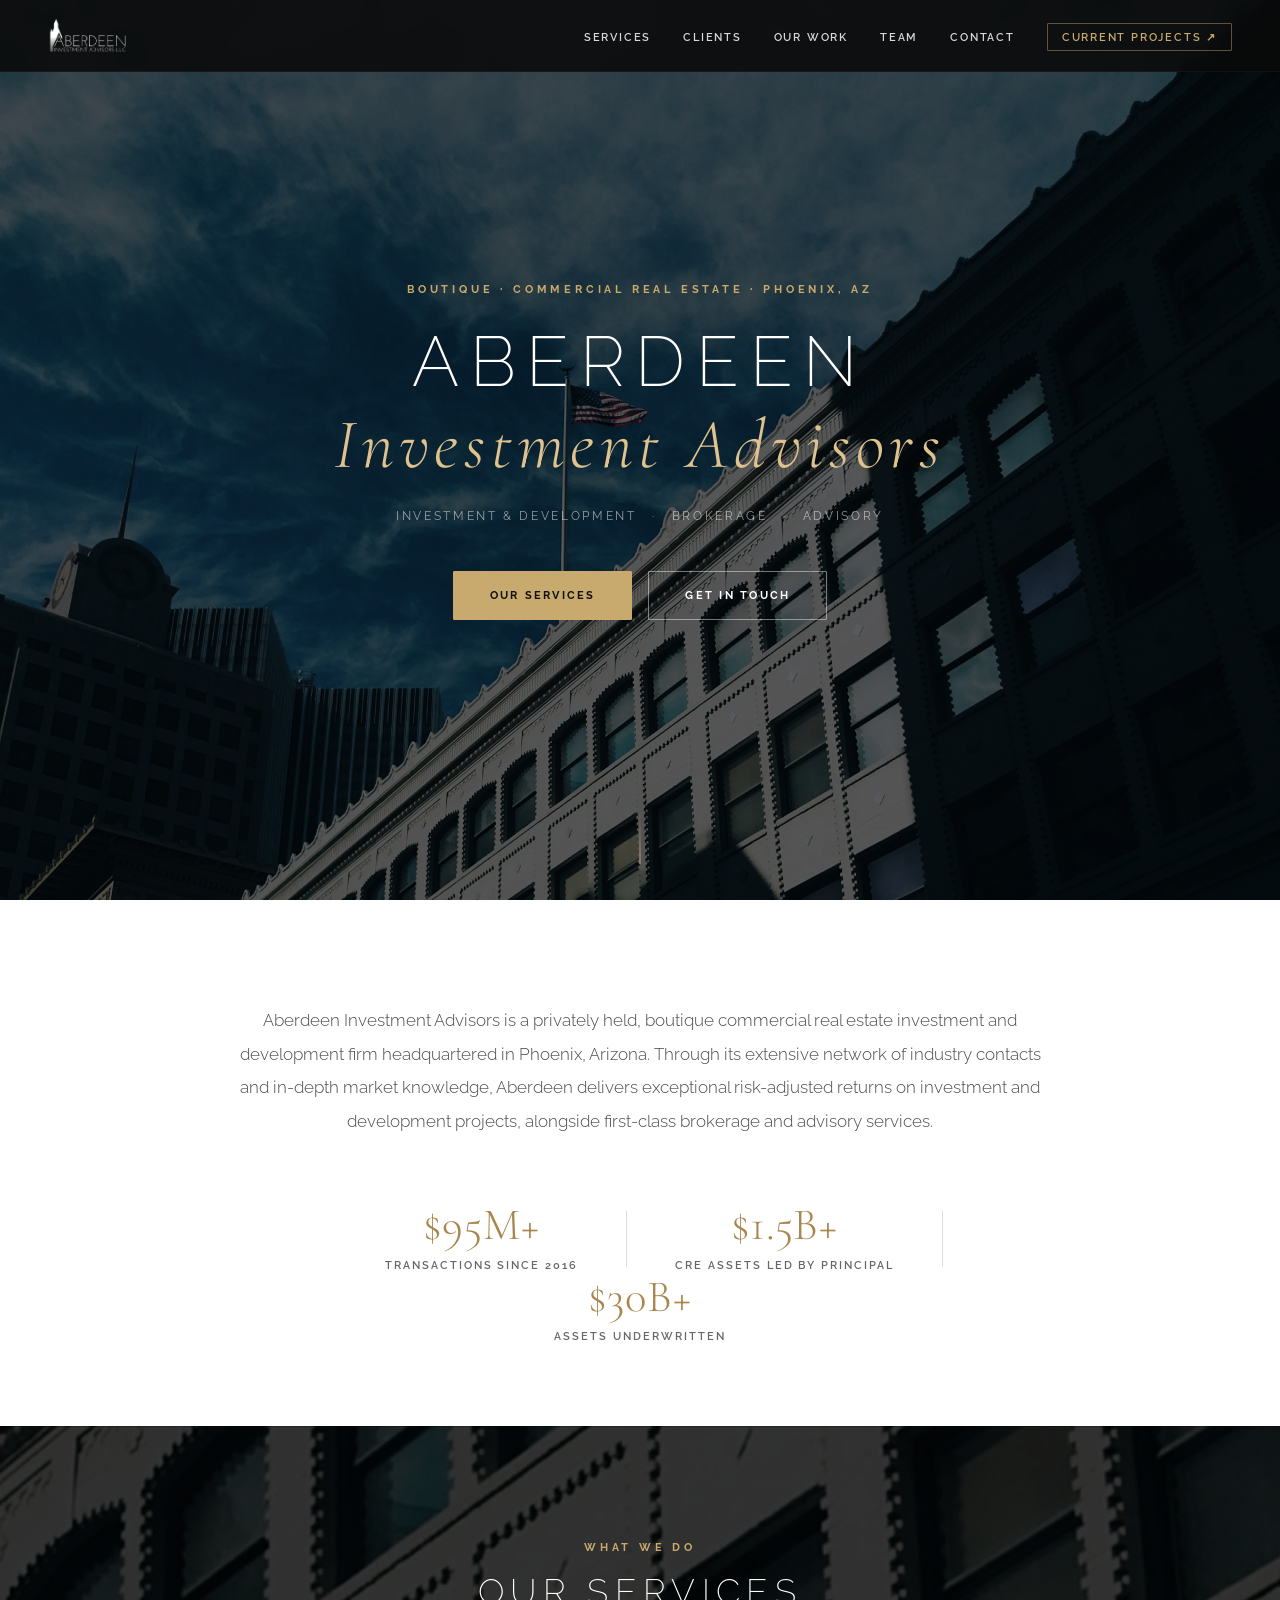
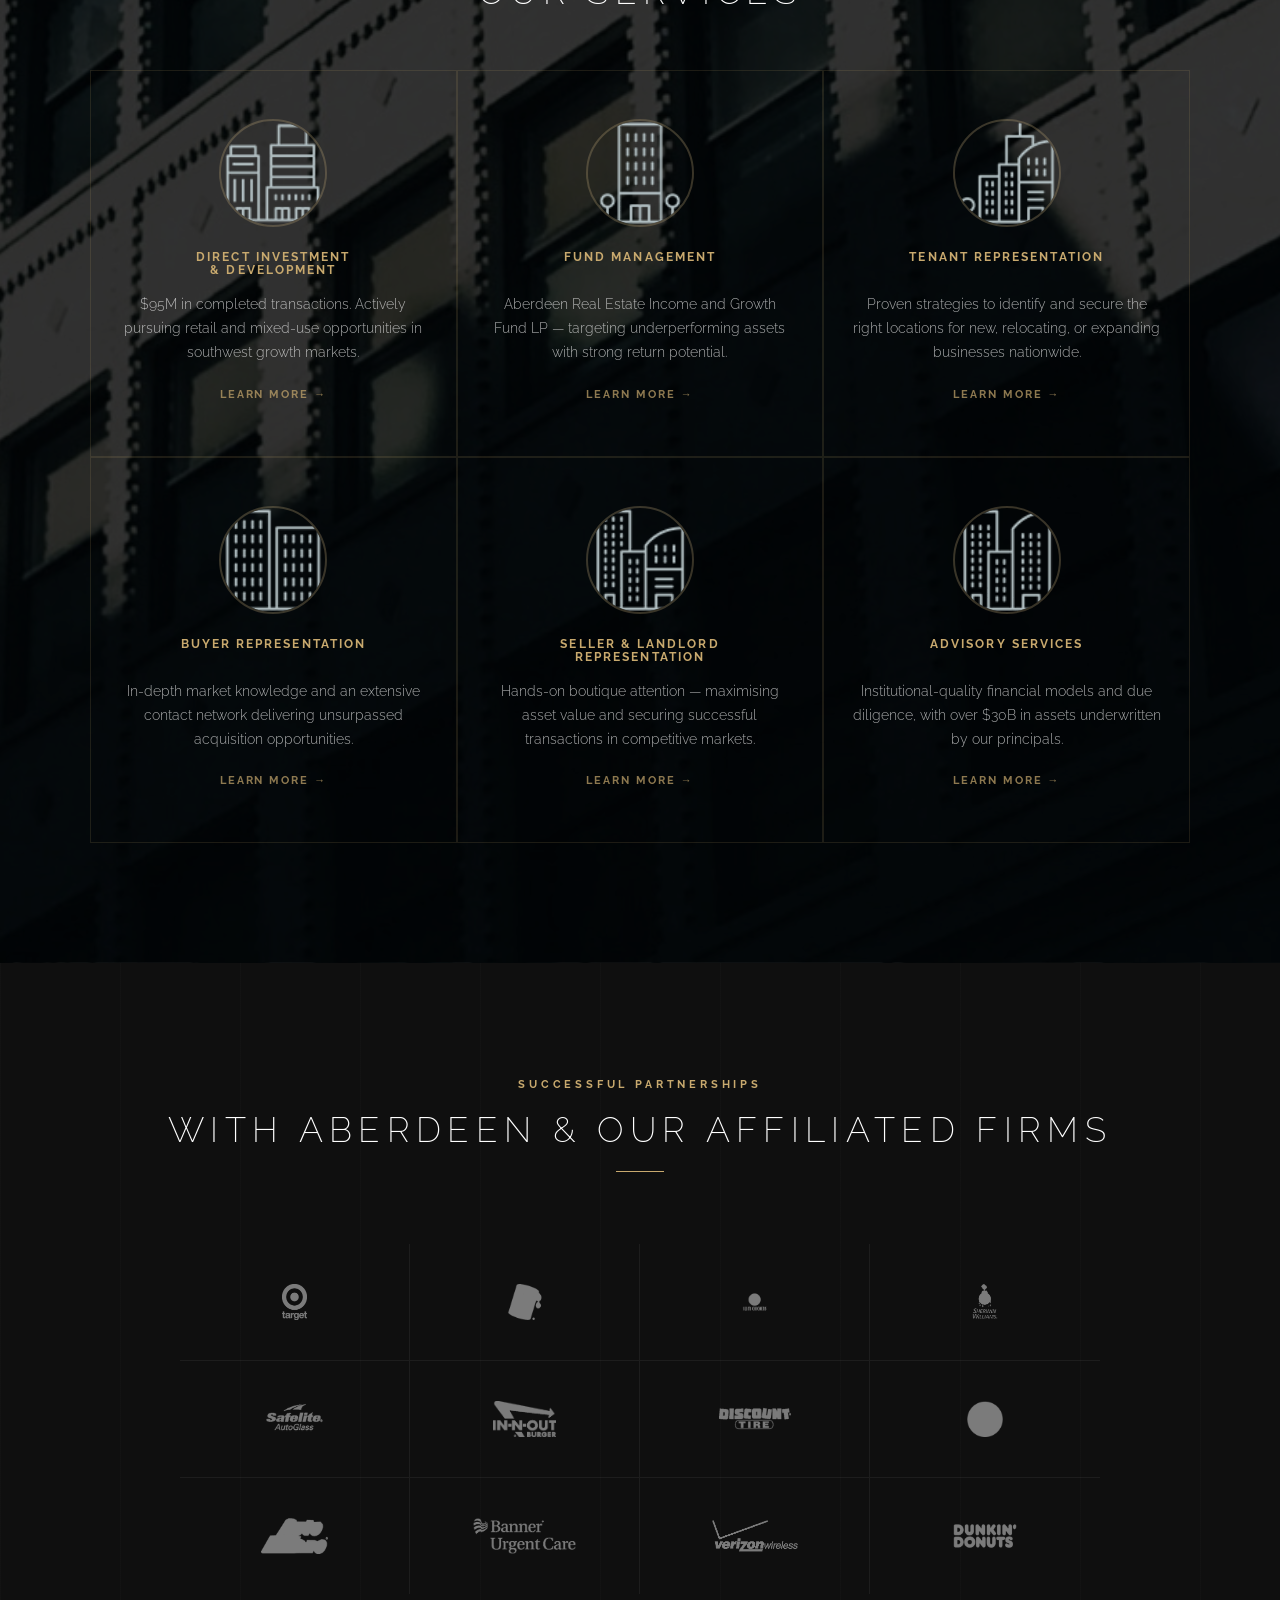
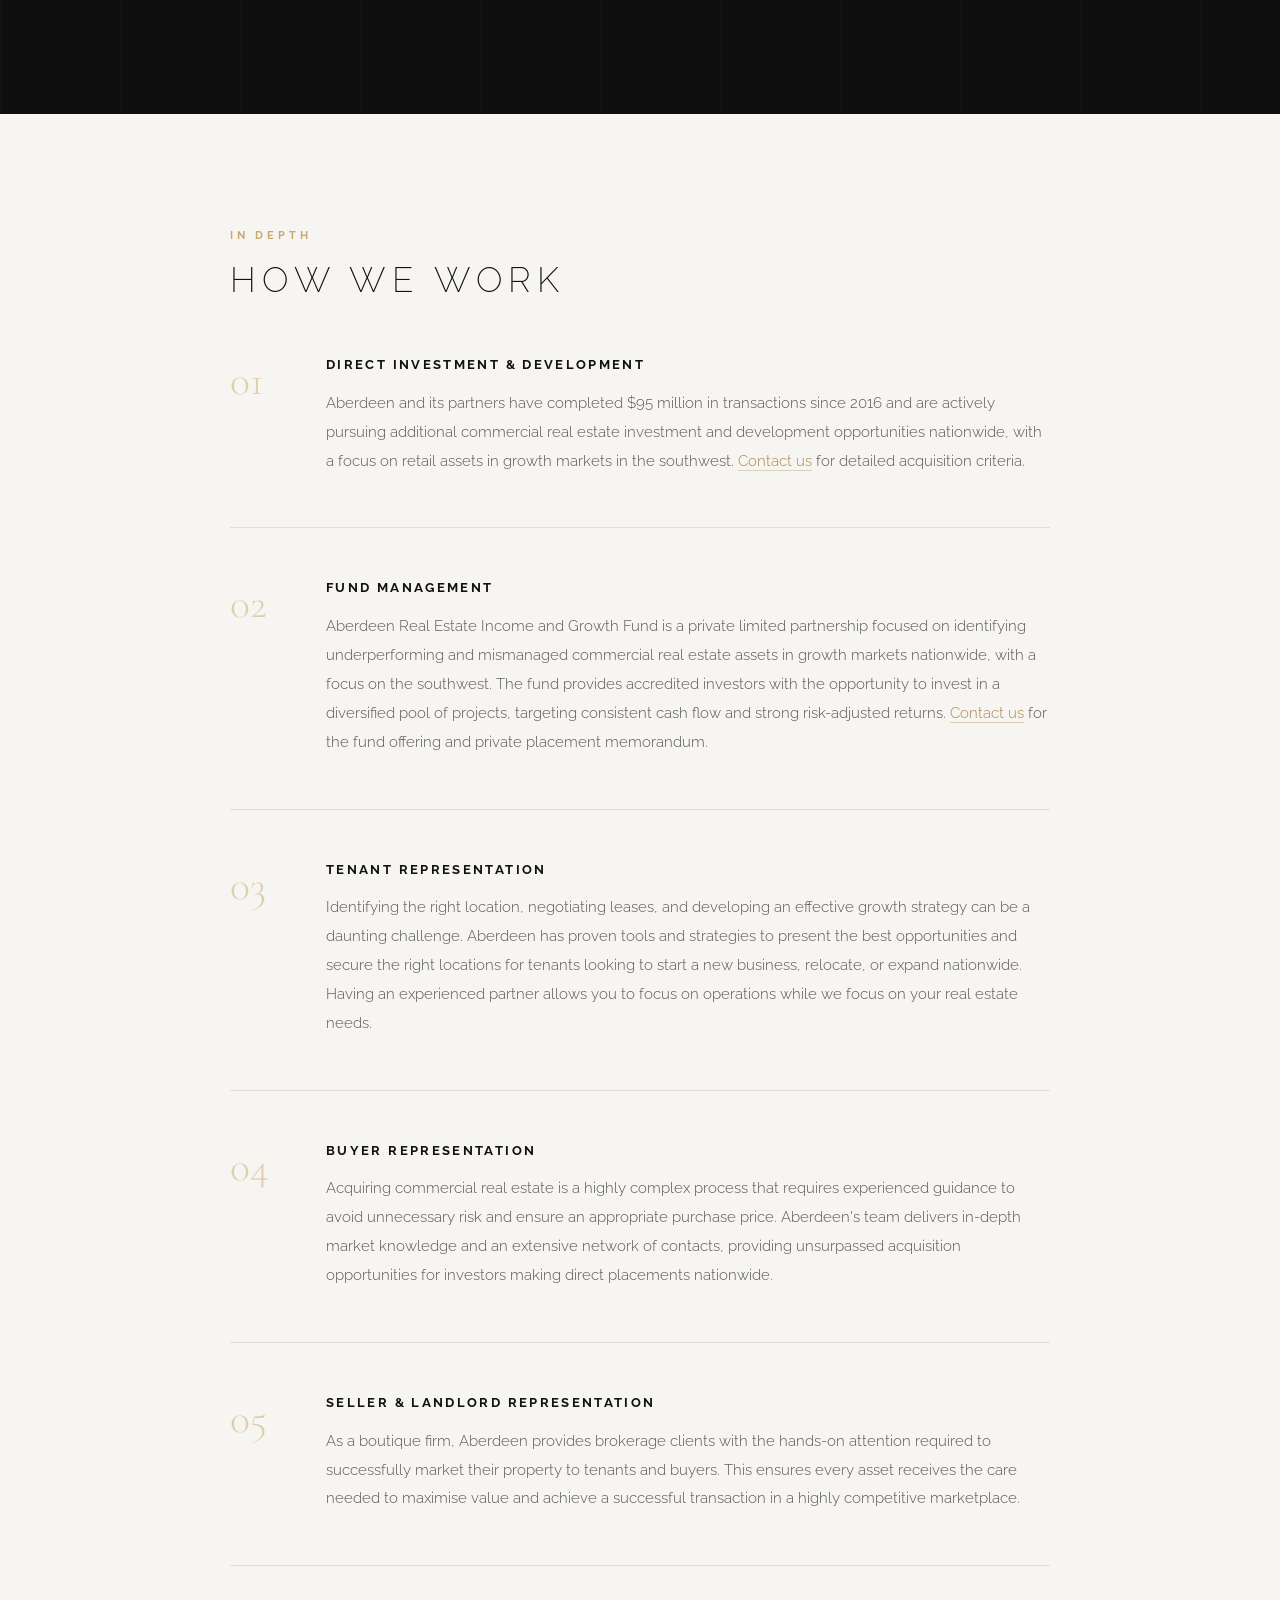
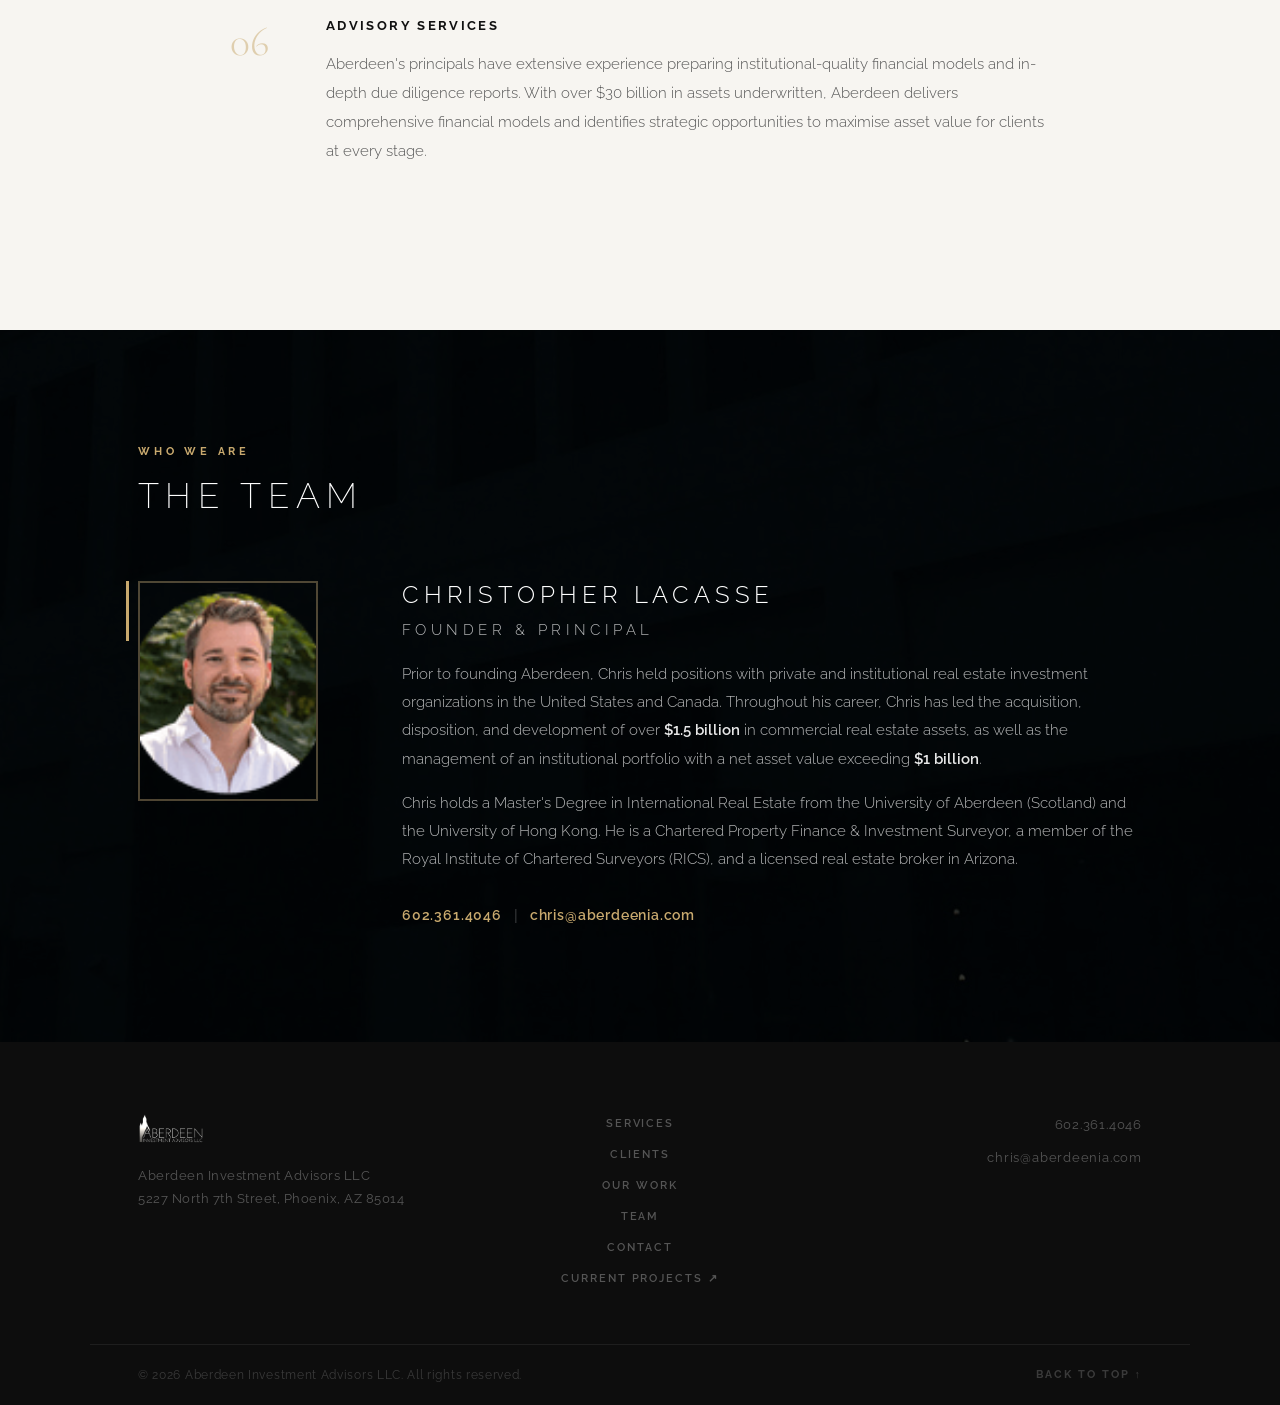
==== index.html @ bd327f4c "Fix logo contrast in nav/footer; redesign partner logo strip with dark grid layout" ====
<!DOCTYPE html>
<html lang="en">
<head>
  <meta charset="UTF-8" />
  <meta name="viewport" content="width=device-width, initial-scale=1.0" />
  <title>Aberdeen Investment Advisors LLC</title>
  <meta name="description" content="Aberdeen Investment Advisors is a privately held, boutique commercial real estate investment and development firm headquartered in Phoenix, Arizona." />

  <!-- Fonts -->
  <link rel="preconnect" href="https://fonts.googleapis.com" />
  <link rel="preconnect" href="https://fonts.gstatic.com" crossorigin />
  <link href="https://fonts.googleapis.com/css2?family=Raleway:wght@200;300;400;600;700&family=Cormorant+Garamond:ital,wght@0,300;0,400;1,300&display=swap" rel="stylesheet" />

  <link rel="icon" type="image/png" href="images/favicon.ico.png" />
  <link rel="stylesheet" href="styles.css" />
</head>
<body id="header">

  <!-- ============================================================ NAV -->
  <nav id="nav">
    <a class="logo" href="#header" aria-label="Aberdeen Investment Advisors – Home">
      <img src="images/AberdeeniaLogo.png.webp" alt="Aberdeen Investment Advisors" />
    </a>
    <button class="nav-toggle" aria-label="Toggle navigation" aria-expanded="false" onclick="toggleNav(this)">
      <span></span><span></span><span></span>
    </button>
    <ul id="nav-links">
      <li><a href="#services-overview">Services</a></li>
      <li><a href="#partners">Clients</a></li>
      <li><a href="#services-detail">Our Work</a></li>
      <li><a href="#who-we-are">Team</a></li>
      <li><a href="contact.html">Contact</a></li>
      <li><a class="nav-cta" href="https://sullivanhayes.com/properties/?propertyId=1366440-sale" target="_blank" rel="noopener">Current Projects ↗</a></li>
    </ul>
  </nav>

  <!-- ============================================================ HERO -->
  <section id="hero" aria-label="Hero">
    <div class="hero-bg" role="img" aria-label="Aerial view of commercial real estate"></div>
    <div class="hero-content">
      <p class="eyebrow">Boutique · Commercial Real Estate · Phoenix, AZ</p>
      <h1>Aberdeen<br><em>Investment Advisors</em></h1>
      <p class="hero-sub">Investment &amp; Development &ensp;·&ensp; Brokerage &ensp;·&ensp; Advisory</p>
      <div class="hero-actions">
        <a href="#services-overview" class="btn btn-gold">Our Services</a>
        <a href="contact.html" class="btn btn-outline">Get In Touch</a>
      </div>
    </div>
    <a href="#intro" class="scroll-hint" aria-label="Scroll down">
      <span class="scroll-line"></span>
    </a>
  </section>

  <!-- ============================================================ INTRO / STATS -->
  <section id="intro" class="reveal">
    <p class="intro-text">
      Aberdeen Investment Advisors is a privately held, boutique commercial real estate
      investment and development firm headquartered in Phoenix, Arizona. Through its
      extensive network of industry contacts and in-depth market knowledge, Aberdeen
      delivers exceptional risk-adjusted returns on investment and development projects,
      alongside first-class brokerage and advisory services.
    </p>
    <div class="stat-row">
      <div class="stat">
        <span class="stat-num">$95M+</span>
        <span class="stat-label">Transactions since 2016</span>
      </div>
      <div class="stat-divider"></div>
      <div class="stat">
        <span class="stat-num">$1.5B+</span>
        <span class="stat-label">CRE assets led by principal</span>
      </div>
      <div class="stat-divider"></div>
      <div class="stat">
        <span class="stat-num">$30B+</span>
        <span class="stat-label">Assets underwritten</span>
      </div>
    </div>
  </section>

  <!-- ============================================================ SERVICES OVERVIEW -->
  <section id="services-overview" aria-label="Our Services">
    <div class="bg-img" role="presentation"></div>
    <div class="inner">
      <p class="section-label">What We Do</p>
      <h2 class="section-heading">Our Services</h2>
      <div class="services-grid">

        <a href="#svc-investment" class="service-card reveal-card">
          <img class="card-img" src="images/Chris+Aberdeen+6.png" alt="" loading="lazy" />
          <h3>Direct Investment<br>&amp; Development</h3>
          <p>$95M in completed transactions. Actively pursuing retail and mixed-use opportunities in southwest growth markets.</p>
          <span class="card-link">Learn more →</span>
        </a>

        <a href="#svc-fund" class="service-card reveal-card">
          <img class="card-img" src="images/Chris+Aberdeen+1.png" alt="" loading="lazy" />
          <h3>Fund Management</h3>
          <p>Aberdeen Real Estate Income and Growth Fund LP — targeting underperforming assets with strong return potential.</p>
          <span class="card-link">Learn more →</span>
        </a>

        <a href="#svc-tenant" class="service-card reveal-card">
          <img class="card-img" src="images/Chris+Aberdeen+2.png" alt="" loading="lazy" />
          <h3>Tenant Representation</h3>
          <p>Proven strategies to identify and secure the right locations for new, relocating, or expanding businesses nationwide.</p>
          <span class="card-link">Learn more →</span>
        </a>

        <a href="#svc-buyer" class="service-card reveal-card">
          <img class="card-img" src="images/Chris+Aberdeen+4.png" alt="" loading="lazy" />
          <h3>Buyer Representation</h3>
          <p>In-depth market knowledge and an extensive contact network delivering unsurpassed acquisition opportunities.</p>
          <span class="card-link">Learn more →</span>
        </a>

        <a href="#svc-seller" class="service-card reveal-card">
          <img class="card-img" src="images/Chris+Aberdeen+5.png.webp" alt="" loading="lazy" />
          <h3>Seller &amp; Landlord<br>Representation</h3>
          <p>Hands-on boutique attention — maximising asset value and securing successful transactions in competitive markets.</p>
          <span class="card-link">Learn more →</span>
        </a>

        <a href="#svc-advisory" class="service-card reveal-card">
          <img class="card-img" src="images/Chris+Aberdeen+3.png.webp" alt="" loading="lazy" />
          <h3>Advisory Services</h3>
          <p>Institutional-quality financial models and due diligence, with over $30B in assets underwritten by our principals.</p>
          <span class="card-link">Learn more →</span>
        </a>

      </div>
    </div>
  </section>

  <!-- ============================================================ PARTNERS -->
  <section id="partners" aria-label="Client Brands" class="reveal">
    <p class="section-label">Successful Partnerships</p>
    <h2 class="section-heading">With Aberdeen &amp; Our Affiliated Firms</h2>
    <div class="logo-grid">
      <div class="logo-cell"><img src="images/TARGET.png.webp"          alt="Target" loading="lazy" /></div>
      <div class="logo-cell"><img src="images/take5ooil.png.webp"        alt="Take 5 Oil Change" loading="lazy" /></div>
      <div class="logo-cell"><img src="images/slimchickens.png.webp"     alt="Slim Chickens" loading="lazy" /></div>
      <div class="logo-cell"><img src="images/sherwin.png.webp"          alt="Sherwin-Williams" loading="lazy" /></div>
      <div class="logo-cell"><img src="images/safelight.png.webp"        alt="Safelite AutoGlass" loading="lazy" /></div>
      <div class="logo-cell"><img src="images/innout.png.webp"           alt="In-N-Out Burger" loading="lazy" /></div>
      <div class="logo-cell"><img src="images/discounttire.png.webp"     alt="Discount Tire" loading="lazy" /></div>
      <div class="logo-cell"><img src="images/blackrockcoffee.png"       alt="Black Rock Coffee Bar" loading="lazy" /></div>
      <div class="logo-cell"><img src="images/autozone.png.webp"         alt="AutoZone" loading="lazy" /></div>
      <div class="logo-cell"><img src="images/bannerurgentcare.png.webp" alt="Banner Urgent Care" loading="lazy" /></div>
      <div class="logo-cell"><img src="images/verizon.png"               alt="Verizon" loading="lazy" /></div>
      <div class="logo-cell"><img src="images/dunkindonuts.png.webp"     alt="Dunkin'" loading="lazy" /></div>
    </div>
  </section>

  <!-- ============================================================ SERVICES DETAIL -->
  <section id="services-detail" aria-label="Services in depth">
    <div class="services-detail-inner">
      <p class="section-label">In Depth</p>
      <h2 class="section-heading dark">How We Work</h2>

      <div id="svc-investment" class="svc-item reveal">
        <div class="svc-num" aria-hidden="true">01</div>
        <div class="svc-body">
          <h3>Direct Investment &amp; Development</h3>
          <p>Aberdeen and its partners have completed $95 million in transactions since
          2016 and are actively pursuing additional commercial real estate investment and
          development opportunities nationwide, with a focus on retail assets in growth
          markets in the southwest. <a href="contact.html">Contact us</a> for detailed
          acquisition criteria.</p>
        </div>
      </div>

      <div id="svc-fund" class="svc-item reveal">
        <div class="svc-num" aria-hidden="true">02</div>
        <div class="svc-body">
          <h3>Fund Management</h3>
          <p>Aberdeen Real Estate Income and Growth Fund is a private limited partnership
          focused on identifying underperforming and mismanaged commercial real estate
          assets in growth markets nationwide, with a focus on the southwest. The fund
          provides accredited investors with the opportunity to invest in a diversified
          pool of projects, targeting consistent cash flow and strong risk-adjusted
          returns. <a href="contact.html">Contact us</a> for the fund offering and private
          placement memorandum.</p>
        </div>
      </div>

      <div id="svc-tenant" class="svc-item reveal">
        <div class="svc-num" aria-hidden="true">03</div>
        <div class="svc-body">
          <h3>Tenant Representation</h3>
          <p>Identifying the right location, negotiating leases, and developing an
          effective growth strategy can be a daunting challenge. Aberdeen has proven
          tools and strategies to present the best opportunities and secure the right
          locations for tenants looking to start a new business, relocate, or expand
          nationwide. Having an experienced partner allows you to focus on operations
          while we focus on your real estate needs.</p>
        </div>
      </div>

      <div id="svc-buyer" class="svc-item reveal">
        <div class="svc-num" aria-hidden="true">04</div>
        <div class="svc-body">
          <h3>Buyer Representation</h3>
          <p>Acquiring commercial real estate is a highly complex process that requires
          experienced guidance to avoid unnecessary risk and ensure an appropriate
          purchase price. Aberdeen's team delivers in-depth market knowledge and an
          extensive network of contacts, providing unsurpassed acquisition opportunities
          for investors making direct placements nationwide.</p>
        </div>
      </div>

      <div id="svc-seller" class="svc-item reveal">
        <div class="svc-num" aria-hidden="true">05</div>
        <div class="svc-body">
          <h3>Seller &amp; Landlord Representation</h3>
          <p>As a boutique firm, Aberdeen provides brokerage clients with the hands-on
          attention required to successfully market their property to tenants and buyers.
          This ensures every asset receives the care needed to maximise value and achieve
          a successful transaction in a highly competitive marketplace.</p>
        </div>
      </div>

      <div id="svc-advisory" class="svc-item reveal">
        <div class="svc-num" aria-hidden="true">06</div>
        <div class="svc-body">
          <h3>Advisory Services</h3>
          <p>Aberdeen's principals have extensive experience preparing
          institutional-quality financial models and in-depth due diligence reports.
          With over $30 billion in assets underwritten, Aberdeen delivers comprehensive
          financial models and identifies strategic opportunities to maximise asset value
          for clients at every stage.</p>
        </div>
      </div>

    </div>
  </section>

  <!-- ============================================================ WHO WE ARE -->
  <section id="who-we-are" aria-label="Who We Are">
    <div class="bg-img" role="presentation"></div>
    <div class="inner">
      <p class="section-label">Who We Are</p>
      <h2 class="section-heading">The Team</h2>
      <div class="bio-wrapper reveal">
        <div class="bio-photo-wrap">
          <img class="bio-photo" src="images/Lacasse_Chris_sm.png.webp"
               alt="Christopher LaCasse, Founder of Aberdeen Investment Advisors" loading="lazy" />
        </div>
        <div class="bio-text">
          <h3 class="bio-name">Christopher LaCasse</h3>
          <p class="bio-title">Founder &amp; Principal</p>
          <p>Prior to founding Aberdeen, Chris held positions with private and
          institutional real estate investment organizations in the United States and
          Canada. Throughout his career, Chris has led the acquisition, disposition, and
          development of over <strong>$1.5 billion</strong> in commercial real estate
          assets, as well as the management of an institutional portfolio with a net
          asset value exceeding <strong>$1 billion</strong>.</p>
          <p>Chris holds a Master's Degree in International Real Estate from the
          University of Aberdeen (Scotland) and the University of Hong Kong. He is a
          Chartered Property Finance &amp; Investment Surveyor, a member of the Royal
          Institute of Chartered Surveyors (RICS), and a licensed real estate broker
          in Arizona.</p>
          <div class="bio-contact">
            <a href="tel:6023614046">602.361.4046</a>
            <span class="bio-sep">|</span>
            <a href="mailto:chris@aberdeenia.com">chris@aberdeenia.com</a>
          </div>
        </div>
      </div>
    </div>
  </section>

  <!-- ============================================================ FOOTER -->
  <footer id="footer">
    <div class="footer-inner">
      <div class="footer-brand">
        <img src="images/AberdeeniaLogo.png.webp" alt="Aberdeen Investment Advisors" />
        <address>
          Aberdeen Investment Advisors LLC<br />
          5227 North 7th Street, Phoenix, AZ 85014
        </address>
      </div>
      <nav class="footer-nav" aria-label="Footer navigation">
        <a href="#services-overview">Services</a>
        <a href="#partners">Clients</a>
        <a href="#services-detail">Our Work</a>
        <a href="#who-we-are">Team</a>
        <a href="contact.html">Contact</a>
        <a href="https://sullivanhayes.com/properties/?propertyId=1366440-sale" target="_blank" rel="noopener">Current Projects ↗</a>
      </nav>
      <div class="footer-contact">
        <a href="tel:6023614046">602.361.4046</a>
        <a href="mailto:chris@aberdeenia.com">chris@aberdeenia.com</a>
      </div>
    </div>
    <div class="footer-bottom">
      <p>&copy; 2026 Aberdeen Investment Advisors LLC. All rights reserved.</p>
      <a href="#header" class="back-top">Back to top ↑</a>
    </div>
  </footer>

  <!-- ============================================================ JS -->
  <script>
    // Mobile nav toggle with animated hamburger
    function toggleNav(btn) {
      const links = document.getElementById('nav-links');
      const open  = links.classList.toggle('open');
      btn.classList.toggle('is-open', open);
      btn.setAttribute('aria-expanded', String(open));
    }
    document.querySelectorAll('#nav-links a').forEach(function(link) {
      link.addEventListener('click', function() {
        document.getElementById('nav-links').classList.remove('open');
        const btn = document.querySelector('.nav-toggle');
        btn.classList.remove('is-open');
        btn.setAttribute('aria-expanded', 'false');
      });
    });

    // Nav shrink on scroll
    window.addEventListener('scroll', function() {
      document.getElementById('nav').classList.toggle('scrolled', window.scrollY > 60);
    }, { passive: true });

    // Scroll-reveal
    const revealEls = document.querySelectorAll('.reveal, .reveal-card');
    if ('IntersectionObserver' in window) {
      const io = new IntersectionObserver(function(entries) {
        entries.forEach(function(e) {
          if (e.isIntersecting) { e.target.classList.add('visible'); io.unobserve(e.target); }
        });
      }, { threshold: 0.1 });
      revealEls.forEach(function(el) { io.observe(el); });
    } else {
      revealEls.forEach(function(el) { el.classList.add('visible'); });
    }
  </script>

</body>
</html>
---- styles.css ----
/* ============================================================
   Aberdeen Investment Advisors — Stylesheet
   ============================================================ */

/* ---------- Tokens ---------- */
:root {
  --gold:        #c8a96e;
  --gold-light:  #dfc28e;
  --gold-dark:   #a8864e;
  --ink:         #111111;
  --ink-soft:    #2b2b2b;
  --muted:       #666666;
  --light:       #f7f5f1;
  --white:       #ffffff;
  --nav-h:       72px;
  --max-w:       1100px;
  --ease:        cubic-bezier(0.25, 0.46, 0.45, 0.94);
}

/* ---------- Reset ---------- */
*, *::before, *::after { box-sizing: border-box; margin: 0; padding: 0; }
html { scroll-behavior: smooth; font-size: 16px; }
body {
  font-family: 'Raleway', 'Helvetica Neue', Arial, sans-serif;
  color: var(--ink-soft);
  background: var(--white);
  line-height: 1.75;
  -webkit-font-smoothing: antialiased;
}
img { max-width: 100%; display: block; }
a   { color: inherit; text-decoration: none; }
strong { font-weight: 600; }

/* Offset anchor targets so fixed nav doesn't cover them */
[id] { scroll-margin-top: var(--nav-h); }

/* ---------- Typography scale ---------- */
h1, h2, h3, h4 {
  font-family: 'Raleway', sans-serif;
  font-weight: 300;
  letter-spacing: 0.1em;
  text-transform: uppercase;
  line-height: 1.2;
}

.section-label {
  display: block;
  font-size: 0.68rem;
  font-weight: 700;
  letter-spacing: 0.35em;
  text-transform: uppercase;
  color: var(--gold);
  margin-bottom: 14px;
}

.section-heading {
  font-size: clamp(1.5rem, 3vw, 2.2rem);
  font-weight: 200;
  letter-spacing: 0.18em;
  color: var(--white);
  margin-bottom: 56px;
}
.section-heading.dark { color: var(--ink); }

/* ---------- Scroll-reveal ---------- */
.reveal {
  opacity: 0;
  transform: translateY(28px);
  transition: opacity 0.7s var(--ease), transform 0.7s var(--ease);
}
.reveal.visible {
  opacity: 1;
  transform: none;
}
.reveal-card {
  opacity: 0;
  transform: translateY(20px);
  transition: opacity 0.6s var(--ease), transform 0.6s var(--ease);
}
.reveal-card:nth-child(2) { transition-delay: 0.08s; }
.reveal-card:nth-child(3) { transition-delay: 0.16s; }
.reveal-card:nth-child(4) { transition-delay: 0.24s; }
.reveal-card:nth-child(5) { transition-delay: 0.32s; }
.reveal-card:nth-child(6) { transition-delay: 0.40s; }
.reveal-card.visible {
  opacity: 1;
  transform: none;
}

/* ============================================================
   NAV
   ============================================================ */
#nav {
  position: fixed;
  top: 0; left: 0; right: 0;
  z-index: 1000;
  height: var(--nav-h);
  display: flex;
  align-items: center;
  justify-content: space-between;
  padding: 0 48px;
  background: rgba(10, 10, 10, 0.88);
  backdrop-filter: blur(10px);
  -webkit-backdrop-filter: blur(10px);
  border-bottom: 1px solid rgba(255,255,255,0.04);
  transition: background 0.4s var(--ease), box-shadow 0.4s;
}
#nav.scrolled {
  background: rgba(10, 10, 10, 0.97);
  box-shadow: 0 2px 24px rgba(0,0,0,0.45);
}

#nav .logo img {
  height: 36px;
  width: auto;
  /* Logo is dark-on-transparent — invert to white for dark nav */
  filter: invert(1) brightness(1.8);
  transition: opacity 0.2s, filter 0.2s;
}
#nav .logo:hover img { opacity: 0.8; }

#nav ul {
  list-style: none;
  display: flex;
  align-items: center;
  gap: 32px;
}

#nav ul li a {
  color: #d8d8d8;
  font-size: 0.7rem;
  font-weight: 600;
  letter-spacing: 0.16em;
  text-transform: uppercase;
  transition: color 0.2s;
}
#nav ul li a:hover { color: var(--gold); }

.nav-cta {
  color: var(--gold) !important;
  border: 1px solid rgba(200,169,110,0.45);
  padding: 6px 14px !important;
  border-radius: 1px;
  transition: background 0.2s, color 0.2s !important;
}
.nav-cta:hover {
  background: var(--gold) !important;
  color: var(--ink) !important;
}

/* Hamburger */
.nav-toggle {
  display: none;
  flex-direction: column;
  justify-content: center;
  gap: 5px;
  background: none;
  border: none;
  cursor: pointer;
  padding: 6px;
  width: 36px; height: 36px;
}
.nav-toggle span {
  display: block;
  height: 1.5px;
  background: #d8d8d8;
  transition: transform 0.3s var(--ease), opacity 0.3s;
  transform-origin: center;
}
/* Animated X */
.nav-toggle.is-open span:nth-child(1) { transform: translateY(6.5px) rotate(45deg); }
.nav-toggle.is-open span:nth-child(2) { opacity: 0; transform: scaleX(0); }
.nav-toggle.is-open span:nth-child(3) { transform: translateY(-6.5px) rotate(-45deg); }

/* ============================================================
   HERO
   ============================================================ */
#hero {
  position: relative;
  height: 100vh;
  min-height: 600px;
  display: flex;
  align-items: center;
  justify-content: center;
  text-align: center;
  overflow: hidden;
}

.hero-bg {
  position: absolute;
  inset: 0;
  background-image: url('images/digs.jpg.jpeg');
  background-size: cover;
  background-position: center 40%;
  filter: brightness(0.38);
  transform: scale(1.04);
  transition: transform 8s ease-out;
}
/* Subtle Ken Burns on load */
#hero:hover .hero-bg { transform: scale(1.07); }

.hero-content {
  position: relative;
  z-index: 1;
  color: var(--white);
  padding: 0 24px;
  animation: heroFade 1.2s var(--ease) both;
}

@keyframes heroFade {
  from { opacity: 0; transform: translateY(18px); }
  to   { opacity: 1; transform: none; }
}

.eyebrow {
  font-size: 0.68rem;
  font-weight: 700;
  letter-spacing: 0.35em;
  text-transform: uppercase;
  color: var(--gold);
  margin-bottom: 22px;
}

#hero h1 {
  font-size: clamp(2.4rem, 6vw, 4.4rem);
  font-weight: 200;
  letter-spacing: 0.15em;
  line-height: 1.15;
  text-transform: uppercase;
}

#hero h1 em {
  font-family: 'Cormorant Garamond', Georgia, serif;
  font-style: italic;
  font-weight: 300;
  letter-spacing: 0.08em;
  text-transform: none;
  color: var(--gold-light);
}

.hero-sub {
  margin-top: 20px;
  font-size: 0.75rem;
  font-weight: 400;
  letter-spacing: 0.22em;
  text-transform: uppercase;
  color: rgba(255,255,255,0.55);
}

.hero-actions {
  display: flex;
  gap: 16px;
  justify-content: center;
  margin-top: 44px;
  flex-wrap: wrap;
}

/* Buttons */
.btn {
  display: inline-block;
  padding: 14px 36px;
  font-size: 0.7rem;
  font-weight: 700;
  letter-spacing: 0.2em;
  text-transform: uppercase;
  transition: background 0.25s, color 0.25s, border-color 0.25s;
  border-radius: 1px;
}
.btn-gold {
  background: var(--gold);
  color: var(--ink);
  border: 1px solid var(--gold);
}
.btn-gold:hover {
  background: var(--gold-light);
  border-color: var(--gold-light);
}
.btn-outline {
  background: transparent;
  color: var(--white);
  border: 1px solid rgba(255,255,255,0.45);
}
.btn-outline:hover {
  background: rgba(255,255,255,0.1);
  border-color: rgba(255,255,255,0.7);
}

/* Scroll hint line */
.scroll-hint {
  position: absolute;
  bottom: 36px;
  left: 50%;
  transform: translateX(-50%);
  z-index: 2;
  display: flex;
  flex-direction: column;
  align-items: center;
}
.scroll-line {
  display: block;
  width: 1px;
  height: 52px;
  background: linear-gradient(to bottom, transparent, var(--gold));
  animation: scrollPulse 2s ease-in-out infinite;
}
@keyframes scrollPulse {
  0%   { opacity: 0; transform: scaleY(0); transform-origin: top; }
  50%  { opacity: 1; transform: scaleY(1); transform-origin: top; }
  100% { opacity: 0; transform: scaleY(1); transform-origin: bottom; }
}

/* ============================================================
   INTRO / STATS
   ============================================================ */
#intro {
  padding: 104px 24px 80px;
  max-width: 860px;
  margin: 0 auto;
  text-align: center;
}

.intro-text {
  font-size: 1.08rem;
  font-weight: 300;
  color: #4a4a4a;
  line-height: 1.95;
  margin-bottom: 64px;
}

.stat-row {
  display: flex;
  align-items: center;
  justify-content: center;
  gap: 0;
  flex-wrap: wrap;
}

.stat {
  display: flex;
  flex-direction: column;
  align-items: center;
  padding: 0 48px;
}

.stat-num {
  font-family: 'Cormorant Garamond', Georgia, serif;
  font-size: 2.8rem;
  font-weight: 300;
  color: var(--gold-dark);
  line-height: 1;
  letter-spacing: 0.02em;
}

.stat-label {
  margin-top: 8px;
  font-size: 0.68rem;
  font-weight: 600;
  letter-spacing: 0.18em;
  text-transform: uppercase;
  color: var(--muted);
}

.stat-divider {
  width: 1px;
  height: 56px;
  background: #ddd;
  flex-shrink: 0;
}

/* ============================================================
   SERVICES OVERVIEW
   ============================================================ */
#services-overview {
  position: relative;
  overflow: hidden;
}

#services-overview .bg-img {
  position: absolute;
  inset: 0;
  background-image: url('images/BG2.jpg.webp');
  background-size: cover;
  background-position: center;
  filter: brightness(0.22);
}

#services-overview .inner {
  position: relative;
  z-index: 1;
  padding: 112px 24px 120px;
  text-align: center;
}

.services-grid {
  display: grid;
  grid-template-columns: repeat(3, 1fr);
  gap: 0;
  max-width: var(--max-w);
  margin: 0 auto;
}

.service-card {
  display: flex;
  flex-direction: column;
  align-items: center;
  padding: 48px 28px 52px;
  color: var(--white);
  border: 1px solid rgba(200,169,110,0.14);
  transition: background 0.3s, border-color 0.3s;
  cursor: pointer;
}
.service-card:hover {
  background: rgba(200,169,110,0.07);
  border-color: rgba(200,169,110,0.35);
}

.card-img {
  width: 108px; height: 108px;
  border-radius: 50%;
  object-fit: cover;
  object-position: top;
  margin-bottom: 24px;
  filter: grayscale(20%) brightness(0.95);
  border: 2px solid rgba(200,169,110,0.3);
  transition: border-color 0.3s, filter 0.3s;
}
.service-card:hover .card-img {
  border-color: var(--gold);
  filter: grayscale(0%) brightness(1.05);
}

.service-card h3 {
  font-size: 0.72rem;
  font-weight: 700;
  letter-spacing: 0.18em;
  color: var(--gold);
  margin-bottom: 14px;
  text-align: center;
  min-height: 2.4em;
}

.service-card p {
  font-size: 0.86rem;
  font-weight: 300;
  color: rgba(255,255,255,0.65);
  text-align: center;
  line-height: 1.75;
  flex: 1;
}

.card-link {
  display: inline-block;
  margin-top: 20px;
  font-size: 0.68rem;
  font-weight: 700;
  letter-spacing: 0.18em;
  text-transform: uppercase;
  color: var(--gold);
  opacity: 0.7;
  transition: opacity 0.2s, letter-spacing 0.2s;
}
.service-card:hover .card-link {
  opacity: 1;
  letter-spacing: 0.24em;
}

/* ============================================================
   PARTNERS
   ============================================================ */
#partners {
  padding: 112px 24px 120px;
  background: #0f0f0f;
  text-align: center;
  overflow: hidden;
  position: relative;
}

/* Subtle background texture lines */
#partners::before {
  content: '';
  position: absolute;
  inset: 0;
  background-image:
    repeating-linear-gradient(
      90deg,
      rgba(255,255,255,0.015) 0px,
      rgba(255,255,255,0.015) 1px,
      transparent 1px,
      transparent 120px
    );
  pointer-events: none;
}

#partners .section-label {
  color: var(--gold);
  position: relative;
}

#partners .section-heading {
  color: var(--white);
  margin-bottom: 72px;
}

/* Gold rule beneath heading */
#partners .section-heading::after {
  content: '';
  display: block;
  width: 48px;
  height: 1px;
  background: var(--gold);
  margin: 20px auto 0;
}

.logo-grid {
  display: grid;
  grid-template-columns: repeat(4, 1fr);
  max-width: 920px;
  margin: 0 auto;
  position: relative;
}

.logo-cell {
  display: flex;
  align-items: center;
  justify-content: center;
  padding: 40px 32px;
  border-right: 1px solid rgba(255,255,255,0.06);
  border-bottom: 1px solid rgba(255,255,255,0.06);
  transition: background 0.3s;
  position: relative;
  overflow: hidden;
}

/* Remove right border on last column, bottom border on last row */
.logo-cell:nth-child(4n)   { border-right: none; }
.logo-cell:nth-child(n+9)  { border-bottom: none; }

.logo-cell::before {
  content: '';
  position: absolute;
  inset: 0;
  background: var(--gold);
  opacity: 0;
  transition: opacity 0.3s;
}

.logo-cell:hover::before { opacity: 0.04; }

.logo-cell img {
  height: 36px;
  width: auto;
  max-width: 120px;
  object-fit: contain;
  position: relative;
  z-index: 1;
  /* All logos rendered white on dark background */
  filter: brightness(0) invert(1) opacity(0.45);
  transition: filter 0.35s var(--ease), transform 0.35s var(--ease);
}

.logo-cell:hover img {
  filter: brightness(0) invert(1) opacity(0.95);
  transform: scale(1.08);
}

/* ============================================================
   SERVICES DETAIL
   ============================================================ */
#services-detail {
  background: var(--light);
  padding: 112px 24px;
}

.services-detail-inner {
  max-width: 820px;
  margin: 0 auto;
}

.svc-item {
  display: grid;
  grid-template-columns: 64px 1fr;
  gap: 0 32px;
  padding: 52px 0;
  border-bottom: 1px solid #e2ddd6;
}
.svc-item:first-of-type { padding-top: 0; }
.svc-item:last-of-type  { border-bottom: none; }

.svc-num {
  font-family: 'Cormorant Garamond', Georgia, serif;
  font-size: 2.6rem;
  font-weight: 300;
  color: var(--gold);
  opacity: 0.5;
  line-height: 1;
  padding-top: 4px;
  user-select: none;
}

.svc-body h3 {
  font-size: 0.82rem;
  font-weight: 700;
  letter-spacing: 0.18em;
  color: var(--ink);
  margin-bottom: 16px;
  text-transform: uppercase;
}

.svc-body p {
  font-size: 0.95rem;
  font-weight: 300;
  color: #555;
  line-height: 1.9;
}

.svc-body p a {
  color: var(--gold-dark);
  border-bottom: 1px solid rgba(168,134,78,0.35);
  transition: border-color 0.2s;
}
.svc-body p a:hover { border-color: var(--gold-dark); }

/* ============================================================
   WHO WE ARE
   ============================================================ */
#who-we-are {
  position: relative;
  overflow: hidden;
}

#who-we-are .bg-img {
  position: absolute;
  inset: 0;
  background-image: url('images/BG4.jpg.jpeg');
  background-size: cover;
  background-position: center 30%;
  filter: brightness(0.22);
}

#who-we-are .inner {
  position: relative;
  z-index: 1;
  padding: 112px 48px;
  max-width: var(--max-w);
  margin: 0 auto;
}

#who-we-are .section-label { color: var(--gold); }

#who-we-are .section-heading { margin-bottom: 64px; }

/* Bio: photo left, text right */
.bio-wrapper {
  display: grid;
  grid-template-columns: 200px 1fr;
  gap: 0 64px;
  align-items: start;
}

.bio-photo-wrap {
  position: relative;
}

.bio-photo {
  width: 180px; height: 220px;
  object-fit: cover;
  object-position: top center;
  border: 2px solid rgba(200,169,110,0.4);
  filter: grayscale(15%);
  display: block;
}

/* Gold accent line beside photo */
.bio-photo-wrap::after {
  content: '';
  position: absolute;
  top: 0; left: -12px;
  width: 3px; height: 60px;
  background: var(--gold);
}

.bio-text {
  color: var(--white);
}

.bio-name {
  font-size: 1.5rem;
  font-weight: 300;
  letter-spacing: 0.2em;
  text-transform: uppercase;
  margin-bottom: 6px;
  color: var(--white);
}

.bio-title {
  font-size: 0.68rem;
  font-weight: 700;
  letter-spacing: 0.3em;
  text-transform: uppercase;
  color: var(--gold);
  margin-bottom: 28px;
}

.bio-text p {
  font-size: 0.93rem;
  font-weight: 300;
  line-height: 1.9;
  color: rgba(255,255,255,0.72);
  margin-bottom: 16px;
  text-align: left;
}

.bio-text p strong { color: rgba(255,255,255,0.9); font-weight: 600; }

.bio-contact {
  display: flex;
  align-items: center;
  gap: 12px;
  margin-top: 28px;
  flex-wrap: wrap;
}

.bio-contact a {
  font-size: 0.85rem;
  font-weight: 600;
  letter-spacing: 0.06em;
  color: var(--gold);
  transition: color 0.2s;
}
.bio-contact a:hover { color: var(--gold-light); text-decoration: underline; }

.bio-sep { color: rgba(255,255,255,0.25); }

/* ============================================================
   FOOTER
   ============================================================ */
#footer {
  background: #0d0d0d;
  color: #666;
}

.footer-inner {
  display: grid;
  grid-template-columns: 1fr auto 1fr;
  align-items: start;
  gap: 48px;
  max-width: var(--max-w);
  margin: 0 auto;
  padding: 72px 48px 56px;
}

.footer-brand img {
  height: 30px;
  width: auto;
  /* Invert dark logo to white, then tint slightly warm */
  filter: invert(1) brightness(1.6) sepia(0.15);
  margin-bottom: 20px;
}

.footer-brand address {
  font-style: normal;
  font-size: 0.8rem;
  line-height: 1.8;
  color: #555;
  letter-spacing: 0.04em;
}

.footer-nav {
  display: flex;
  flex-direction: column;
  align-items: center;
  gap: 12px;
}

.footer-nav a {
  font-size: 0.68rem;
  font-weight: 600;
  letter-spacing: 0.18em;
  text-transform: uppercase;
  color: #555;
  transition: color 0.2s;
}
.footer-nav a:hover { color: var(--gold); }

.footer-contact {
  display: flex;
  flex-direction: column;
  align-items: flex-end;
  gap: 10px;
}

.footer-contact a {
  font-size: 0.82rem;
  color: #555;
  letter-spacing: 0.06em;
  transition: color 0.2s;
}
.footer-contact a:hover { color: var(--gold); }

.footer-bottom {
  border-top: 1px solid #1e1e1e;
  padding: 20px 48px;
  display: flex;
  justify-content: space-between;
  align-items: center;
  max-width: var(--max-w);
  margin: 0 auto;
}

.footer-bottom p {
  font-size: 0.72rem;
  color: #3a3a3a;
  letter-spacing: 0.06em;
}

.back-top {
  font-size: 0.68rem;
  font-weight: 700;
  letter-spacing: 0.18em;
  text-transform: uppercase;
  color: #3a3a3a;
  transition: color 0.2s;
}
.back-top:hover { color: var(--gold); }

/* ============================================================
   CONTACT PAGE
   ============================================================ */
#contact-hero {
  padding-top: var(--nav-h);
  min-height: 300px;
  background: var(--ink);
  display: flex;
  align-items: center;
  justify-content: center;
  text-align: center;
  color: var(--white);
}

#contact-hero .contact-hero-inner { padding: 64px 24px; }

#contact-hero h1 {
  font-size: clamp(1.8rem, 4vw, 2.8rem);
  font-weight: 200;
  letter-spacing: 0.22em;
  margin-bottom: 14px;
}

#contact-hero p {
  font-size: 0.9rem;
  color: #888;
  letter-spacing: 0.05em;
  line-height: 1.8;
}

#contact-form-section {
  padding: 88px 24px 100px;
  max-width: 660px;
  margin: 0 auto;
}

.contact-form {
  display: flex;
  flex-direction: column;
  gap: 22px;
}

.form-row {
  display: grid;
  grid-template-columns: 1fr 1fr;
  gap: 22px;
}

.contact-form label {
  display: block;
  font-size: 0.68rem;
  font-weight: 700;
  letter-spacing: 0.2em;
  text-transform: uppercase;
  color: #999;
  margin-bottom: 7px;
}

.contact-form input,
.contact-form textarea {
  width: 100%;
  padding: 13px 16px;
  border: 1px solid #e0e0e0;
  background: #fafafa;
  font-family: inherit;
  font-size: 0.93rem;
  color: var(--ink-soft);
  border-radius: 0;
  outline: none;
  transition: border-color 0.2s, background 0.2s;
  appearance: none;
}

.contact-form input:focus,
.contact-form textarea:focus {
  border-color: var(--gold);
  background: var(--white);
}

.contact-form textarea { resize: vertical; min-height: 150px; }

.btn-submit {
  align-self: flex-start;
  padding: 14px 44px;
  background: var(--ink);
  color: var(--white);
  font-family: inherit;
  font-size: 0.72rem;
  font-weight: 700;
  letter-spacing: 0.22em;
  text-transform: uppercase;
  border: 1px solid var(--ink);
  cursor: pointer;
  transition: background 0.25s, color 0.25s, border-color 0.25s;
}
.btn-submit:hover {
  background: var(--gold);
  border-color: var(--gold);
  color: var(--ink);
}

.contact-info-block {
  margin-top: 72px;
  padding-top: 52px;
  border-top: 1px solid #eee;
  text-align: center;
}

.contact-info-block h3 {
  font-size: 0.68rem;
  font-weight: 700;
  letter-spacing: 0.28em;
  text-transform: uppercase;
  color: var(--gold);
  margin-bottom: 20px;
}

.contact-info-block p {
  font-size: 0.9rem;
  color: #555;
  margin-bottom: 6px;
  line-height: 1.8;
}
.contact-info-block a {
  color: var(--gold-dark);
  transition: color 0.2s;
}
.contact-info-block a:hover { color: var(--gold); }

/* ============================================================
   THANK YOU PAGE
   ============================================================ */
.thankyou-page {
  min-height: 100vh;
  display: flex;
  flex-direction: column;
  align-items: center;
  justify-content: center;
  text-align: center;
  padding: 48px 24px;
  background: var(--ink);
  color: var(--white);
}
.thankyou-page .ty-logo img { height: 38px; margin-bottom: 52px; opacity: 0.8; }
.thankyou-page h1 {
  font-size: clamp(1.6rem, 4vw, 2.4rem);
  font-weight: 200;
  letter-spacing: 0.22em;
  margin-bottom: 18px;
}
.thankyou-page p {
  font-size: 0.95rem;
  color: #888;
  max-width: 460px;
  line-height: 1.9;
}
.ty-back {
  display: inline-block;
  margin-top: 44px;
  padding: 13px 40px;
  border: 1px solid rgba(200,169,110,0.5);
  color: var(--gold);
  font-size: 0.72rem;
  font-weight: 700;
  letter-spacing: 0.2em;
  text-transform: uppercase;
  transition: background 0.2s, color 0.2s;
}
.ty-back:hover { background: var(--gold); color: var(--ink); }

/* ============================================================
   RESPONSIVE
   ============================================================ */
@media (max-width: 900px) {
  .services-grid { grid-template-columns: repeat(2, 1fr); }

  .logo-grid { grid-template-columns: repeat(3, 1fr); }
  .logo-cell:nth-child(4n)  { border-right: 1px solid rgba(255,255,255,0.06); }
  .logo-cell:nth-child(3n)  { border-right: none; }
  .logo-cell:nth-child(n+9) { border-bottom: 1px solid rgba(255,255,255,0.06); }
  .logo-cell:nth-child(n+10){ border-bottom: none; }

  .bio-wrapper {
    grid-template-columns: 1fr;
    justify-items: center;
    text-align: center;
  }
  .bio-photo { width: 140px; height: 172px; }
  .bio-photo-wrap::after { display: none; }
  .bio-text p  { text-align: center; }
  .bio-contact { justify-content: center; }

  .footer-inner { grid-template-columns: 1fr; text-align: center; }
  .footer-contact { align-items: center; }
  .footer-bottom { flex-direction: column; gap: 12px; text-align: center; padding: 20px 24px; }

  #who-we-are .inner { padding: 96px 24px; }
}

@media (max-width: 768px) {
  #nav { padding: 0 20px; }

  #nav ul {
    position: fixed;
    top: var(--nav-h); left: 0; right: 0; bottom: 0;
    background: rgba(8, 8, 8, 0.98);
    flex-direction: column;
    justify-content: center;
    align-items: center;
    gap: 32px;
    transform: translateX(100%);
    transition: transform 0.4s var(--ease);
    overflow-y: auto;
  }
  #nav ul.open { transform: translateX(0); }
  #nav ul li a { font-size: 0.85rem; letter-spacing: 0.2em; }

  .nav-toggle { display: flex; }
  .nav-cta { border: none !important; padding: 0 !important; }

  .services-grid { grid-template-columns: 1fr; }

  .logo-grid { grid-template-columns: repeat(2, 1fr); }
  .logo-cell:nth-child(3n)  { border-right: 1px solid rgba(255,255,255,0.06); }
  .logo-cell:nth-child(2n)  { border-right: none; }
  .logo-cell:nth-child(n+10){ border-bottom: 1px solid rgba(255,255,255,0.06); }
  .logo-cell:nth-child(n+11){ border-bottom: none; }

  .stat-row { flex-direction: column; gap: 32px; }
  .stat-divider { width: 48px; height: 1px; }

  .form-row { grid-template-columns: 1fr; }
  .btn-submit { align-self: stretch; text-align: center; }

  .svc-item { grid-template-columns: 40px 1fr; gap: 0 20px; }
  .svc-num  { font-size: 1.8rem; }
}

@media (max-width: 480px) {
  #intro { padding: 72px 20px 56px; }
  .stat  { padding: 0 24px; }
  .footer-inner { padding: 56px 20px 40px; }
}
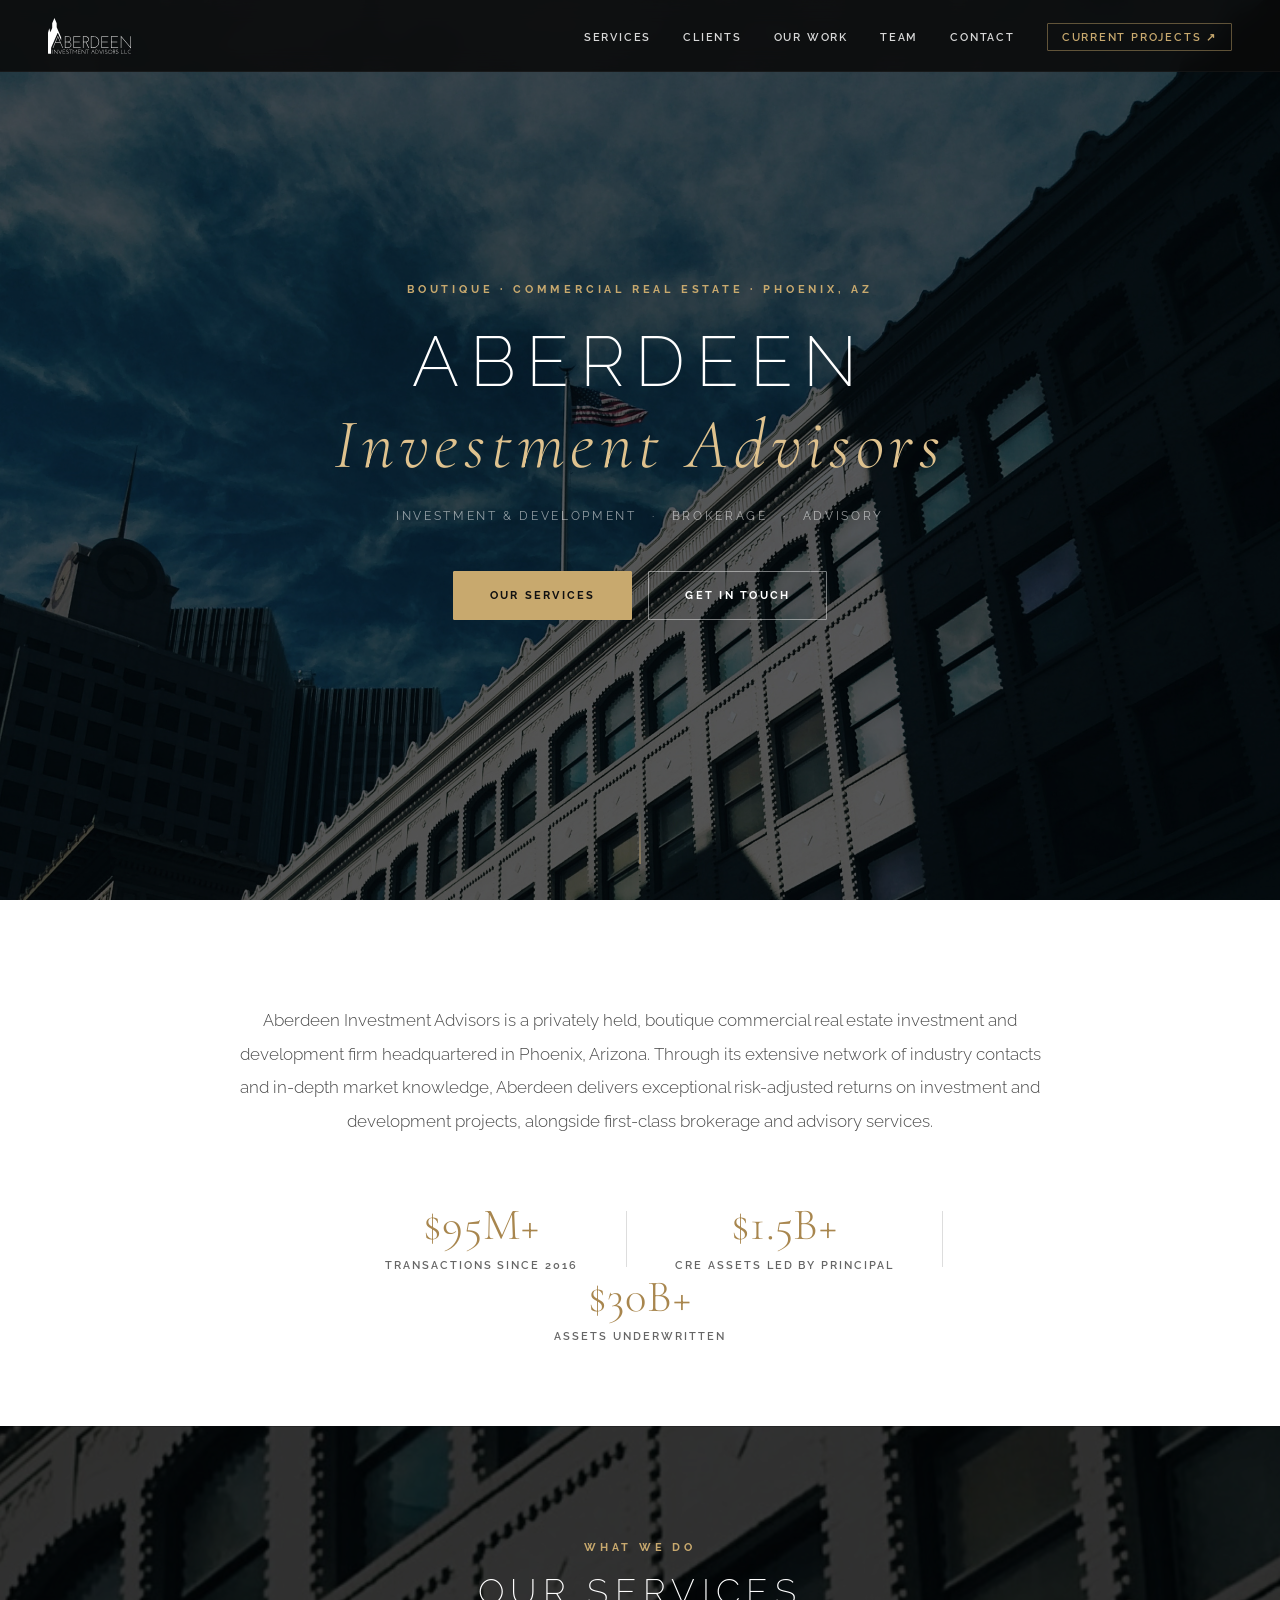
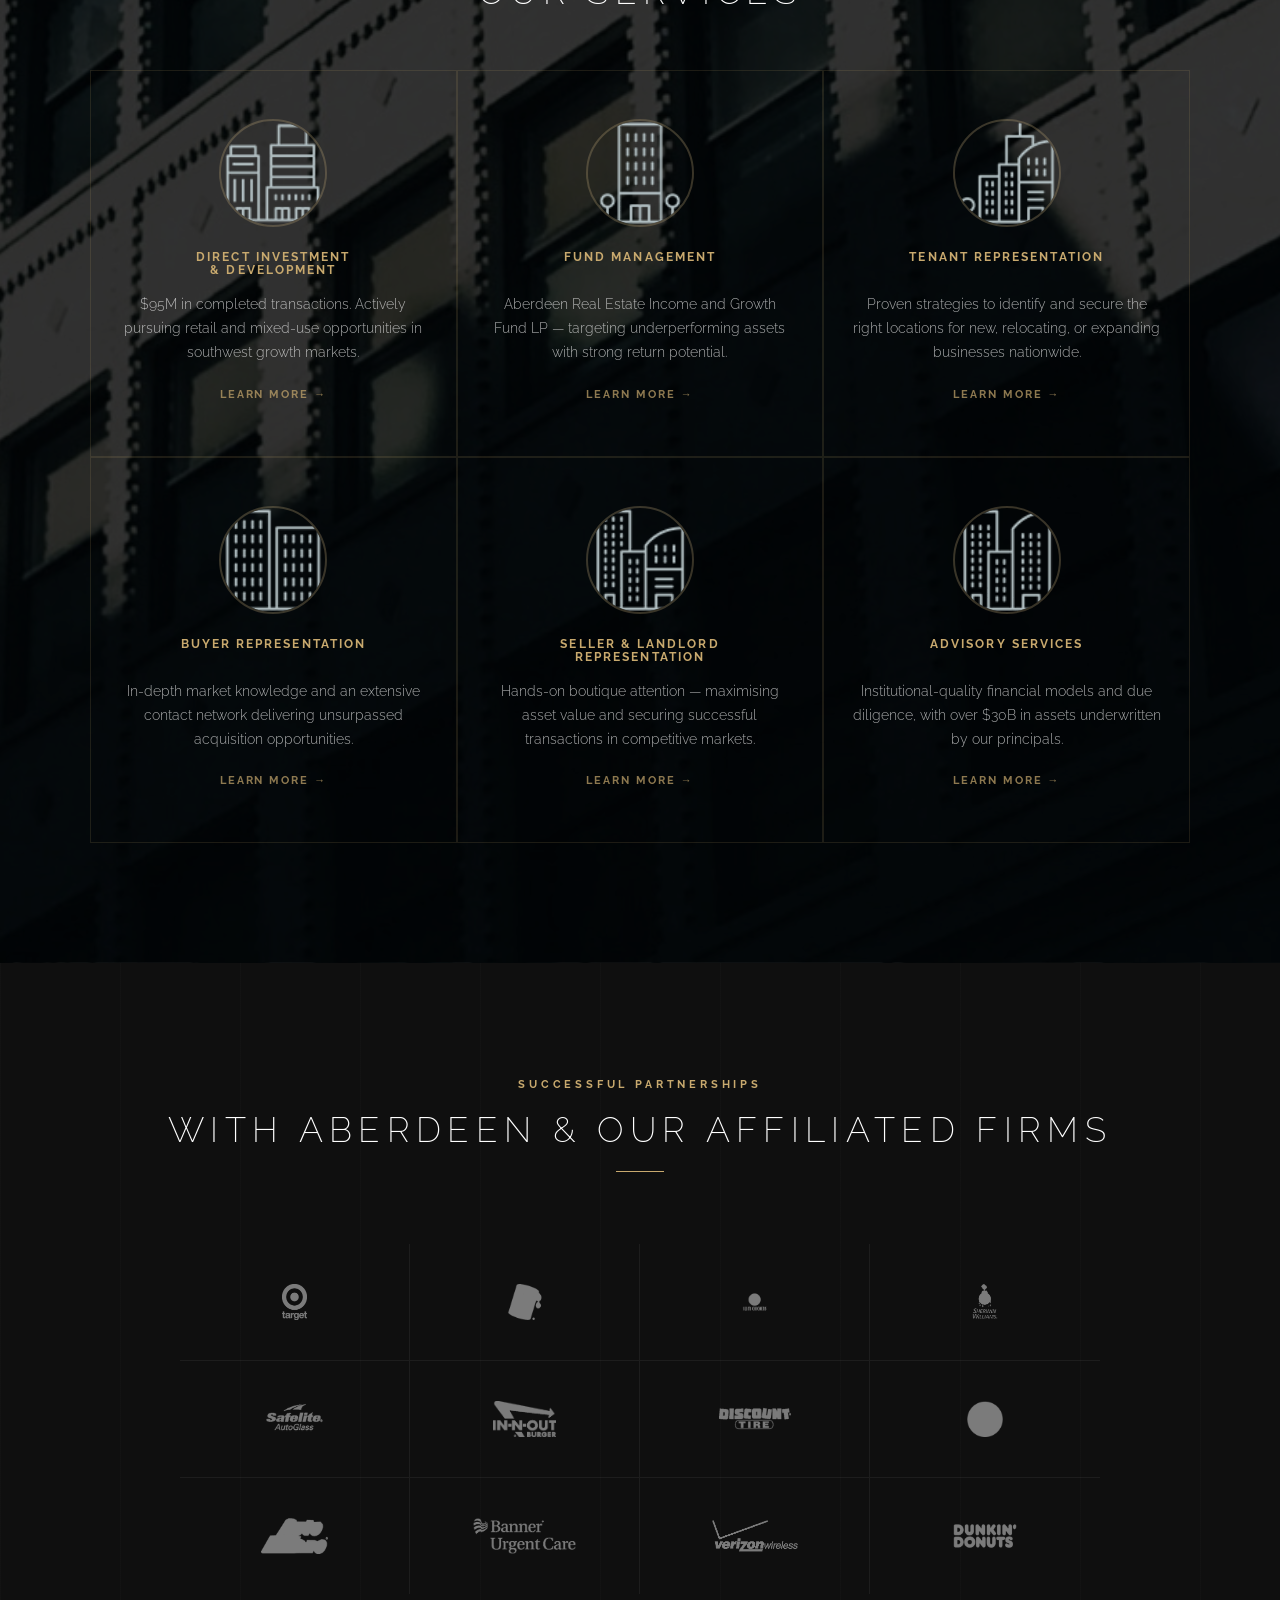
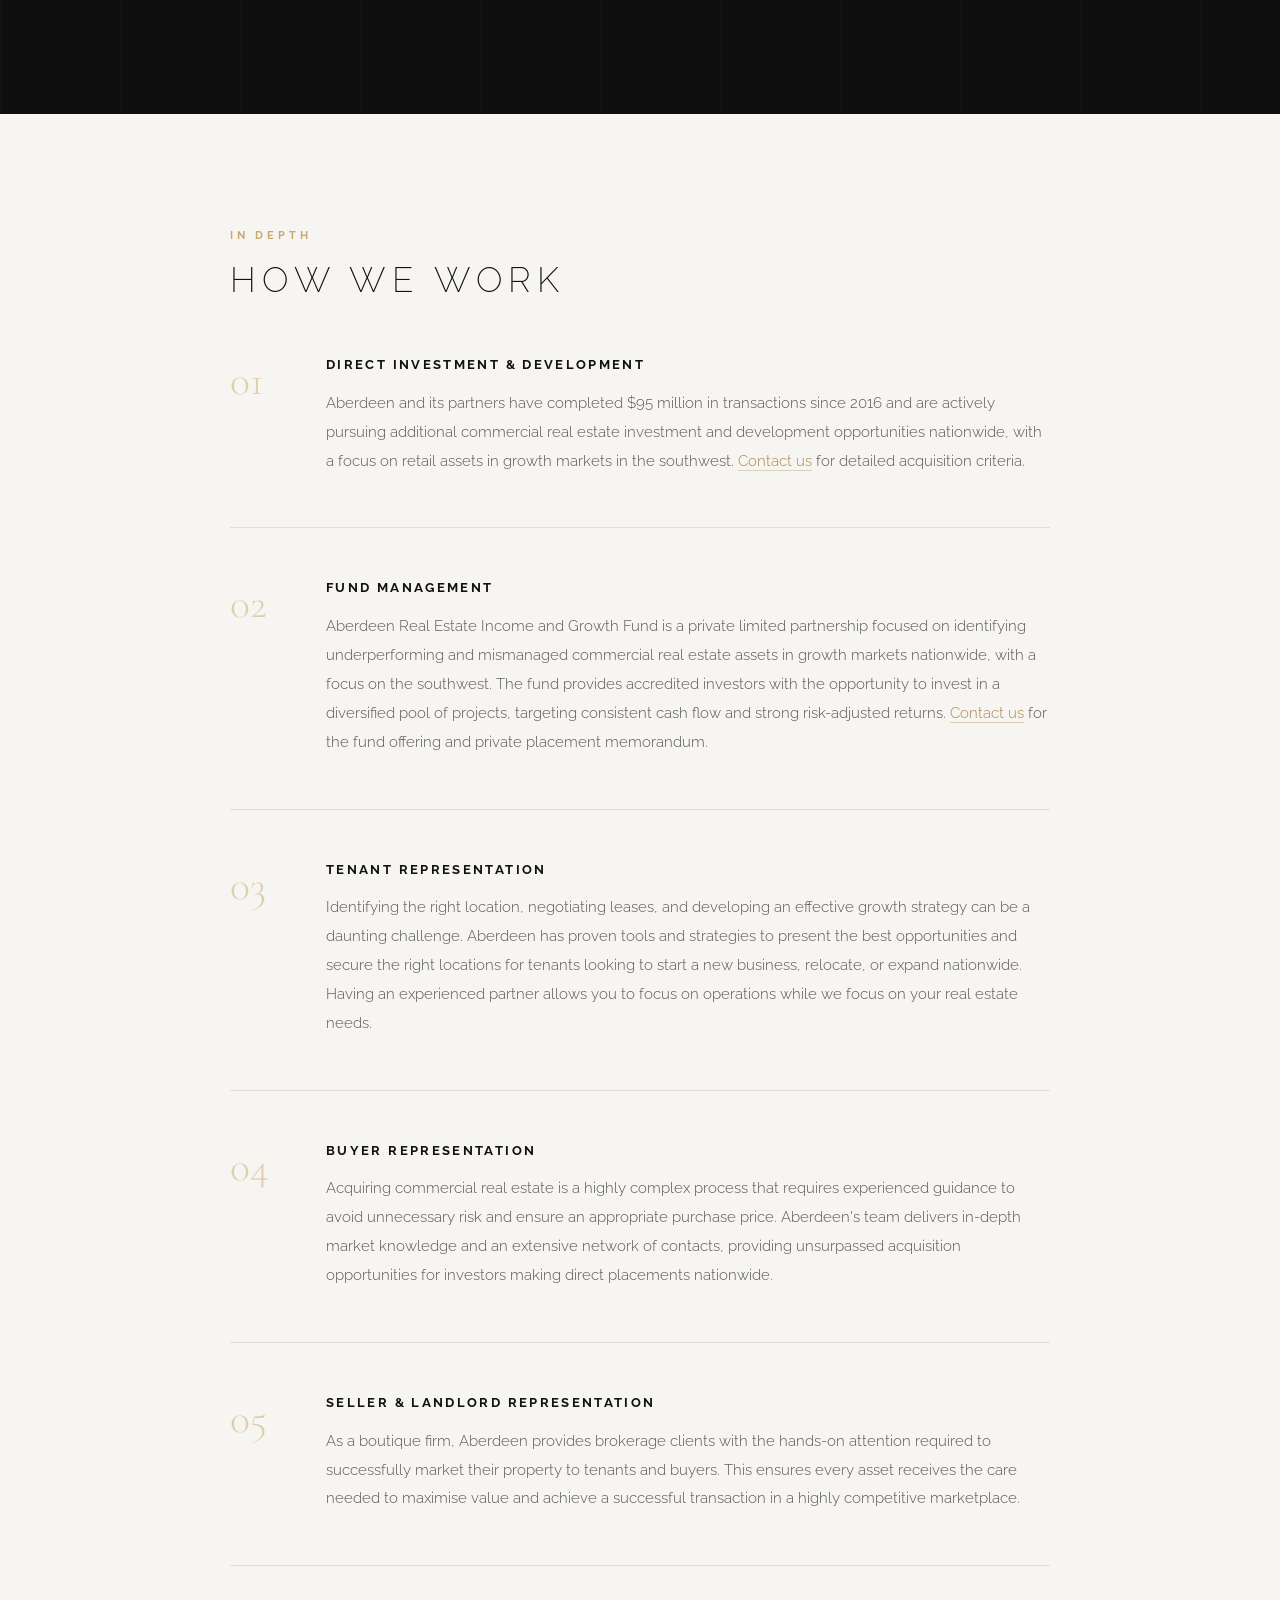
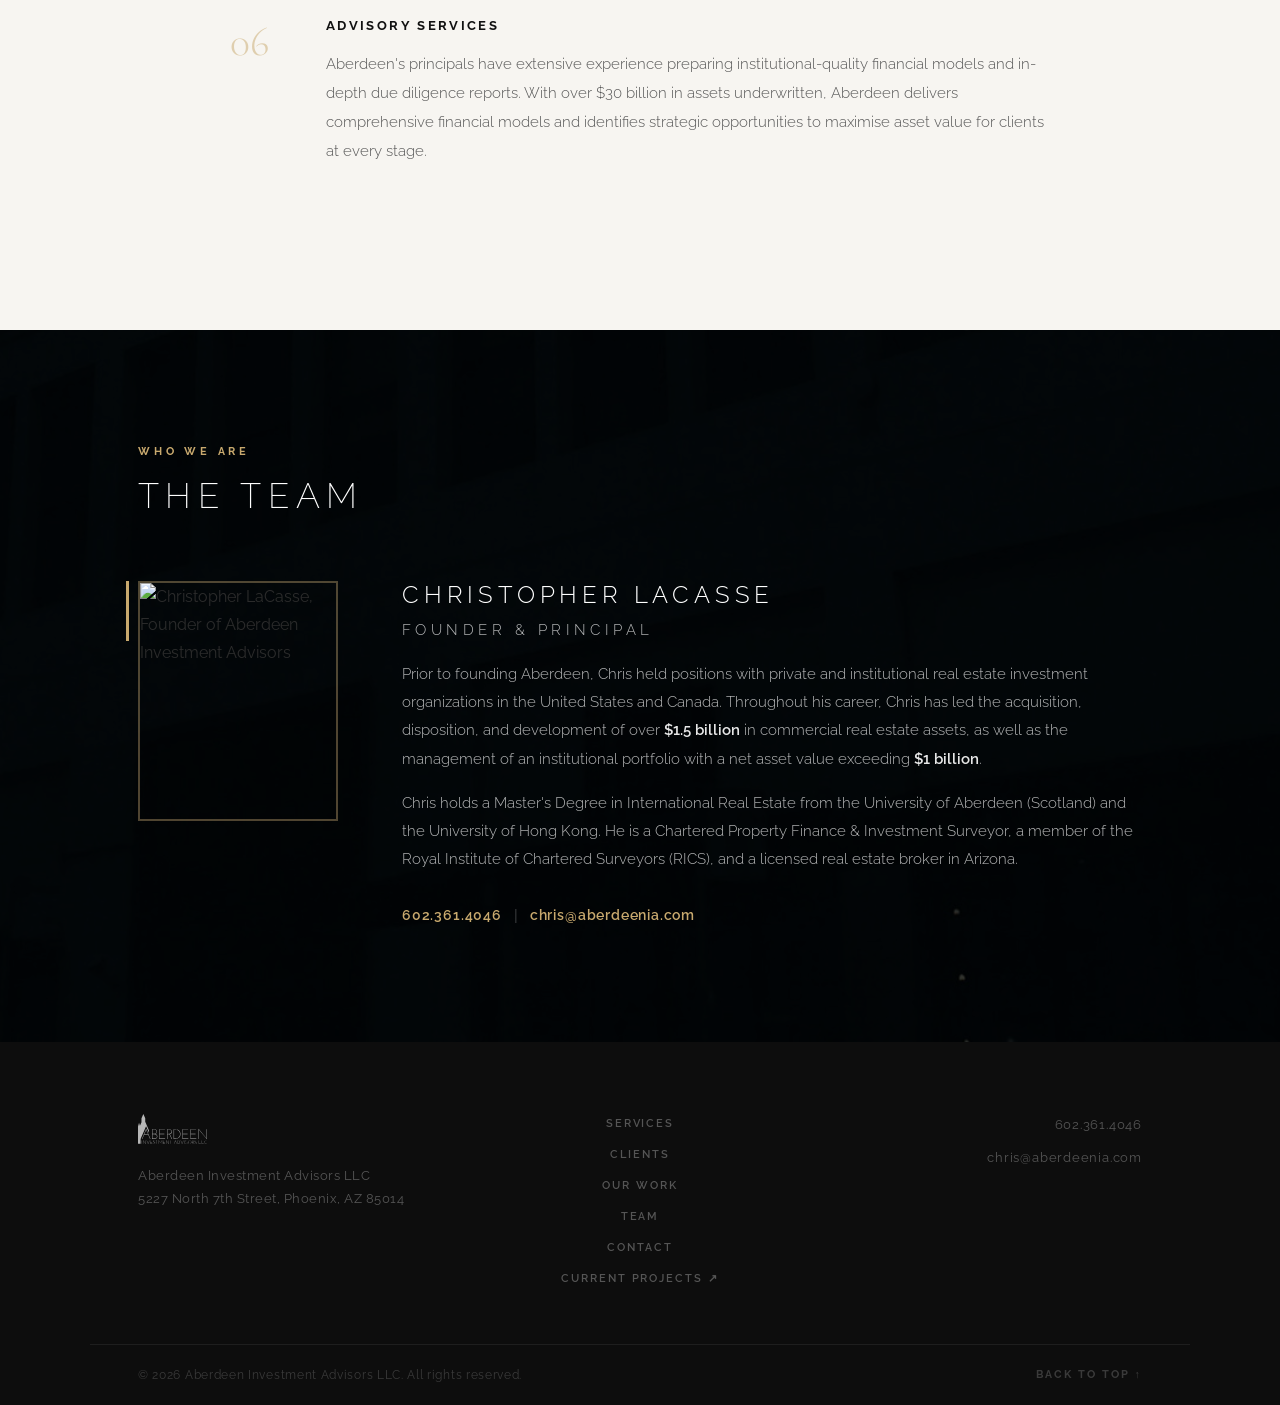
==== commit aa0ce3c8: "Use SVG logo everywhere; swap in hi-res Christopher LaCasse headshot" ====
--- a/index.html
+++ b/index.html
@@ -19,7 +19,7 @@
   <!-- ============================================================ NAV -->
   <nav id="nav">
     <a class="logo" href="#header" aria-label="Aberdeen Investment Advisors – Home">
-      <img src="images/AberdeeniaLogo.png.webp" alt="Aberdeen Investment Advisors" />
+      <img src="images/AberdeeniaLogo.svg" alt="Aberdeen Investment Advisors" />
     </a>
     <button class="nav-toggle" aria-label="Toggle navigation" aria-expanded="false" onclick="toggleNav(this)">
       <span></span><span></span><span></span>
@@ -243,7 +243,7 @@
       <h2 class="section-heading">The Team</h2>
       <div class="bio-wrapper reveal">
         <div class="bio-photo-wrap">
-          <img class="bio-photo" src="images/Lacasse_Chris_sm.png.webp"
+          <img class="bio-photo" src="images/christopher-lacasse-headshot.png"
                alt="Christopher LaCasse, Founder of Aberdeen Investment Advisors" loading="lazy" />
         </div>
         <div class="bio-text">
@@ -274,7 +274,7 @@
   <footer id="footer">
     <div class="footer-inner">
       <div class="footer-brand">
-        <img src="images/AberdeeniaLogo.png.webp" alt="Aberdeen Investment Advisors" />
+        <img src="images/AberdeeniaLogo.svg" alt="Aberdeen Investment Advisors" />
         <address>
           Aberdeen Investment Advisors LLC<br />
           5227 North 7th Street, Phoenix, AZ 85014
--- a/styles.css
+++ b/styles.css
@@ -113,11 +113,11 @@
 #nav .logo img {
   height: 36px;
   width: auto;
-  /* Logo is dark-on-transparent — invert to white for dark nav */
-  filter: invert(1) brightness(1.8);
-  transition: opacity 0.2s, filter 0.2s;
-}
-#nav .logo:hover img { opacity: 0.8; }
+  /* SVG has black paths — invert to crisp white on dark nav */
+  filter: invert(1);
+  transition: opacity 0.2s;
+}
+#nav .logo:hover img { opacity: 0.75; }
 
 #nav ul {
   list-style: none;
@@ -662,11 +662,11 @@
 }
 
 .bio-photo {
-  width: 180px; height: 220px;
+  width: 200px; height: 240px;
   object-fit: cover;
-  object-position: top center;
+  object-position: center top;
   border: 2px solid rgba(200,169,110,0.4);
-  filter: grayscale(15%);
+  filter: grayscale(8%);
   display: block;
 }
 
@@ -752,8 +752,8 @@
 .footer-brand img {
   height: 30px;
   width: auto;
-  /* Invert dark logo to white, then tint slightly warm */
-  filter: invert(1) brightness(1.6) sepia(0.15);
+  /* Invert black SVG paths to white, slight warm tint */
+  filter: invert(1) opacity(0.7);
   margin-bottom: 20px;
 }
 
@@ -966,7 +966,7 @@
   background: var(--ink);
   color: var(--white);
 }
-.thankyou-page .ty-logo img { height: 38px; margin-bottom: 52px; opacity: 0.8; }
+.thankyou-page .ty-logo img { height: 38px; margin-bottom: 52px; filter: invert(1) opacity(0.75); }
 .thankyou-page h1 {
   font-size: clamp(1.6rem, 4vw, 2.4rem);
   font-weight: 200;
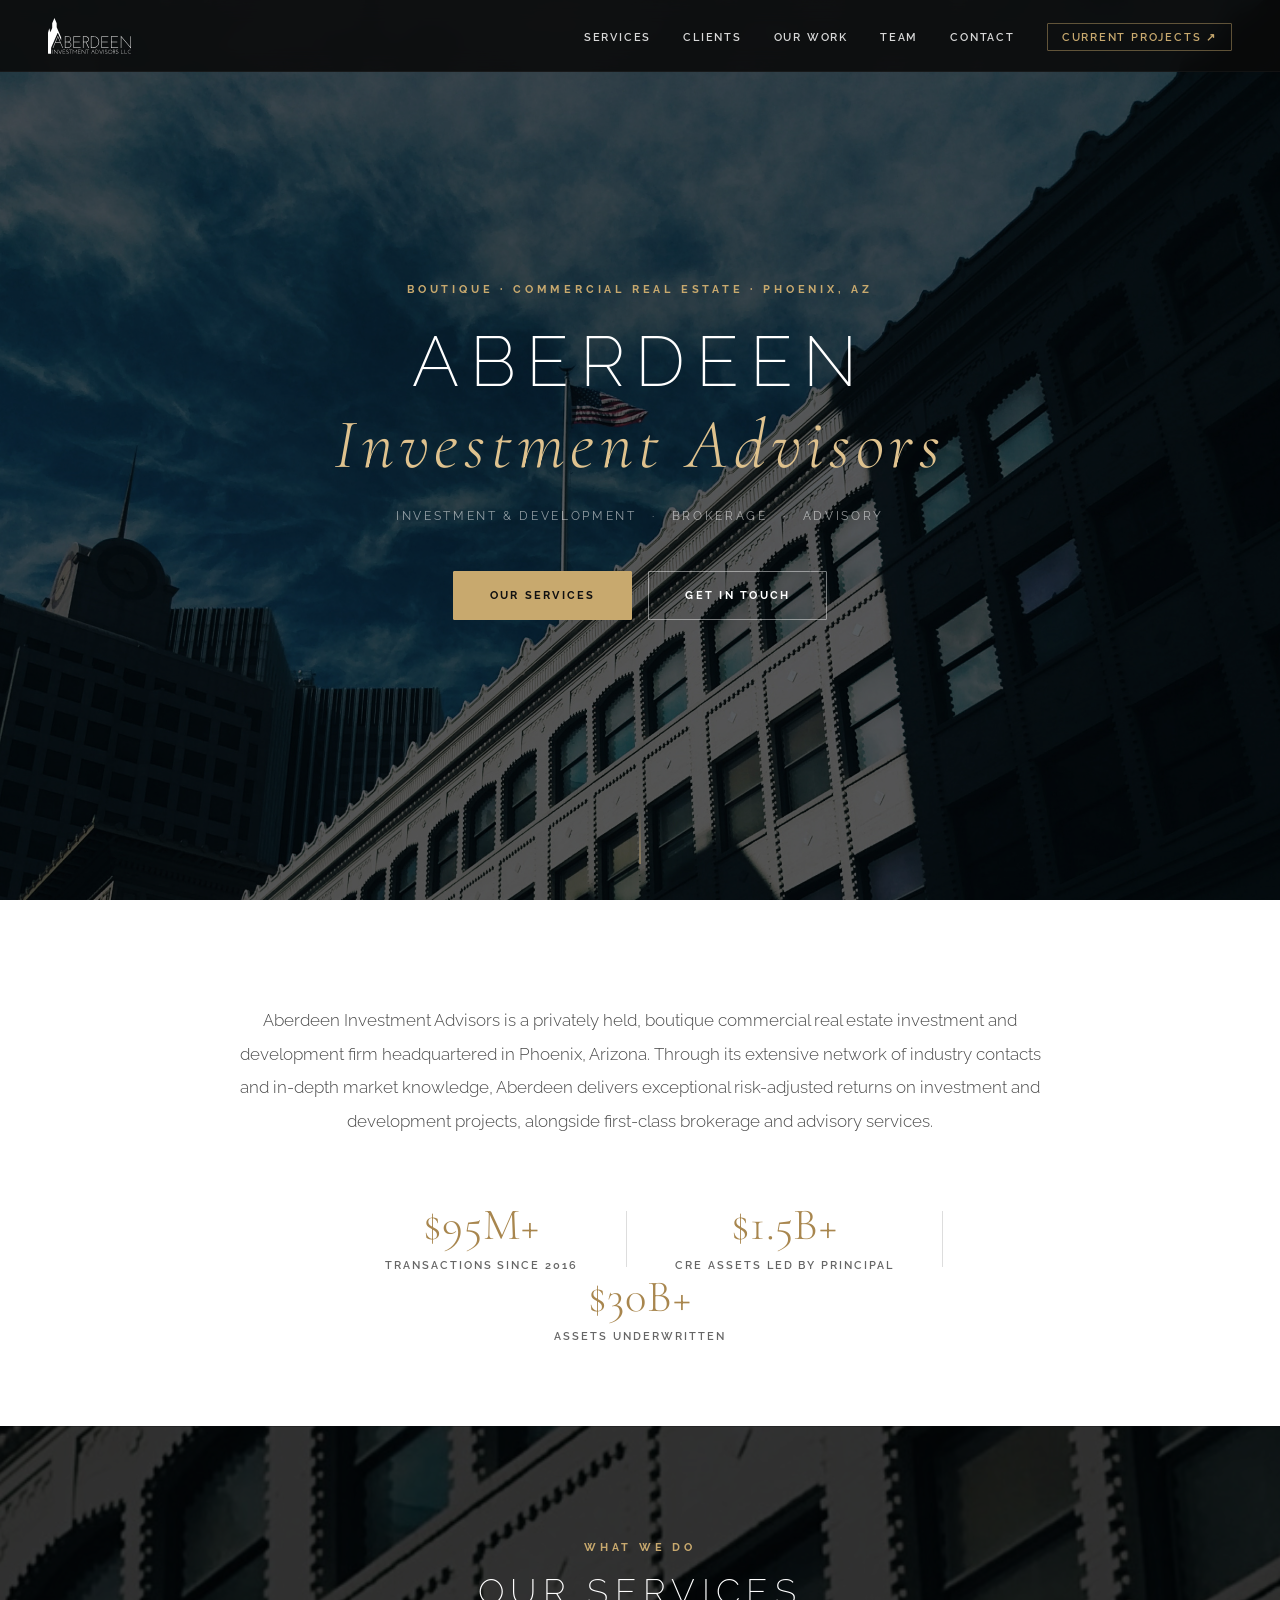
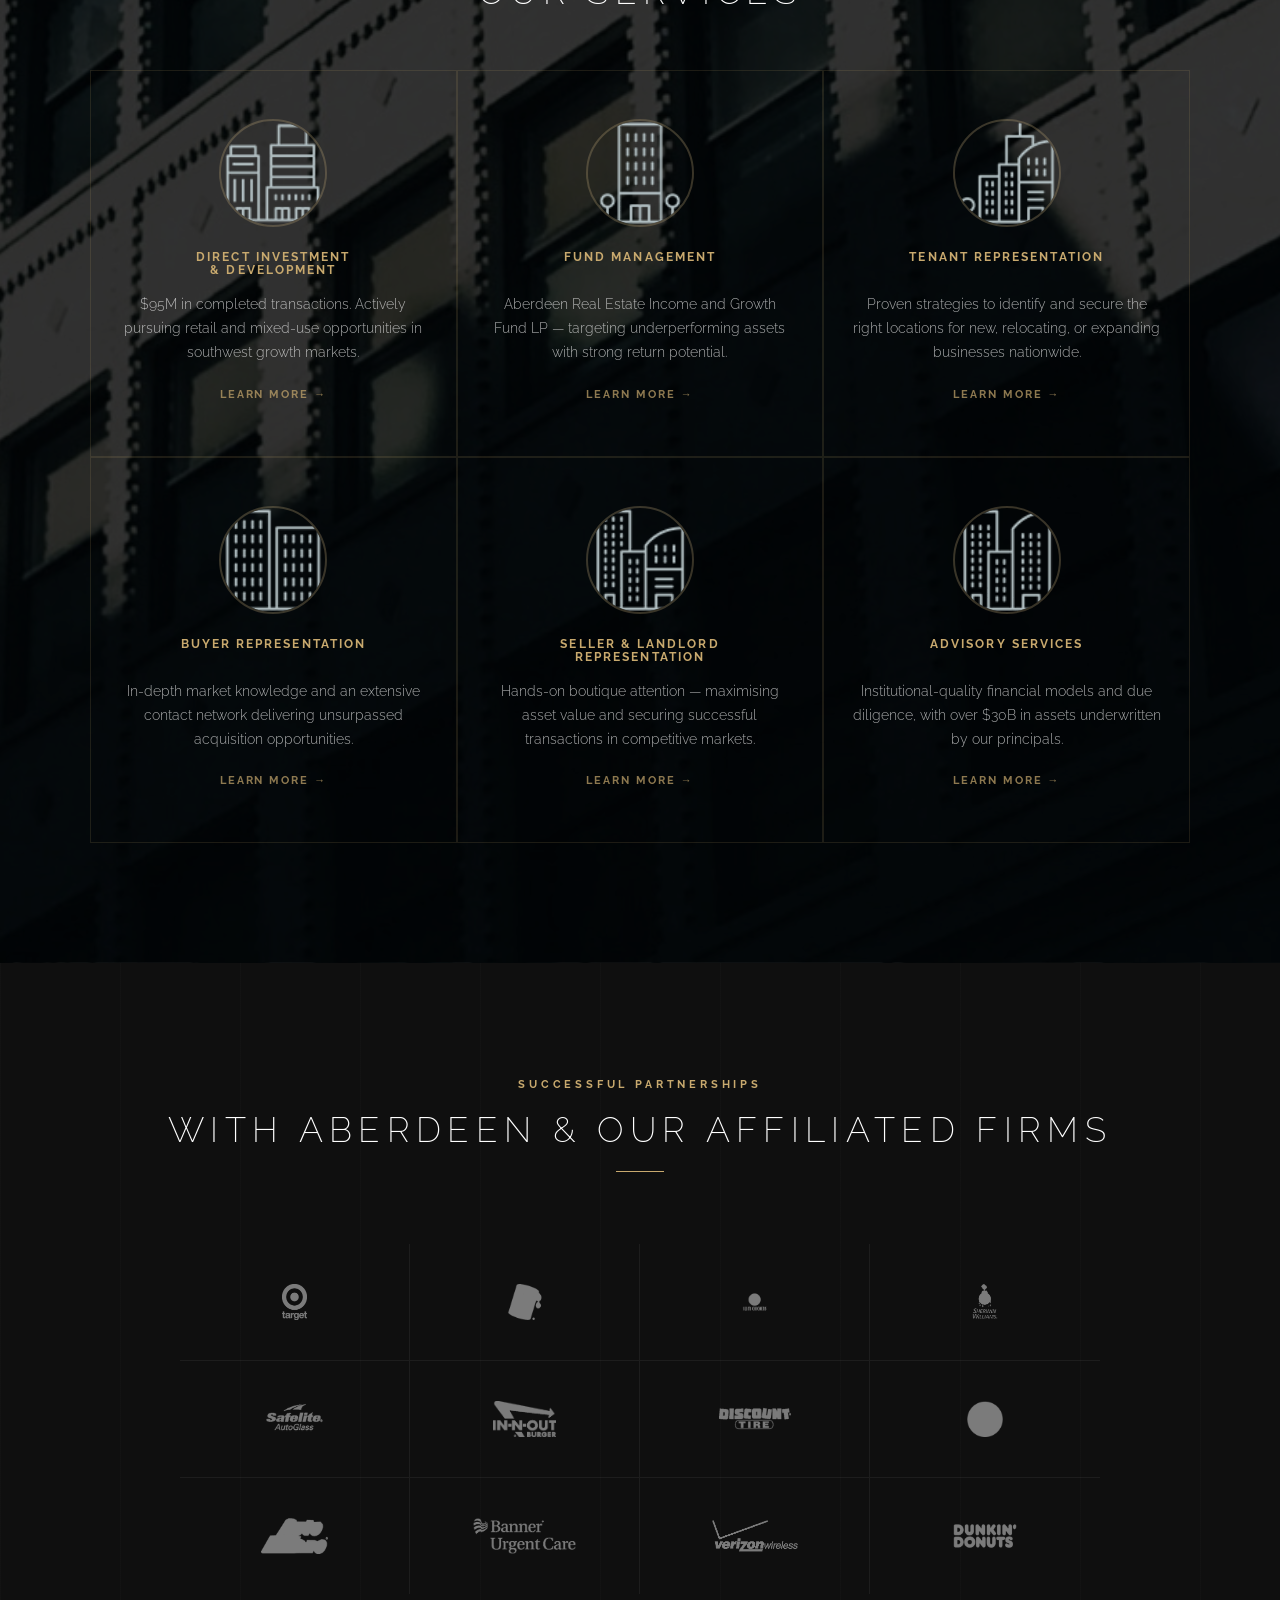
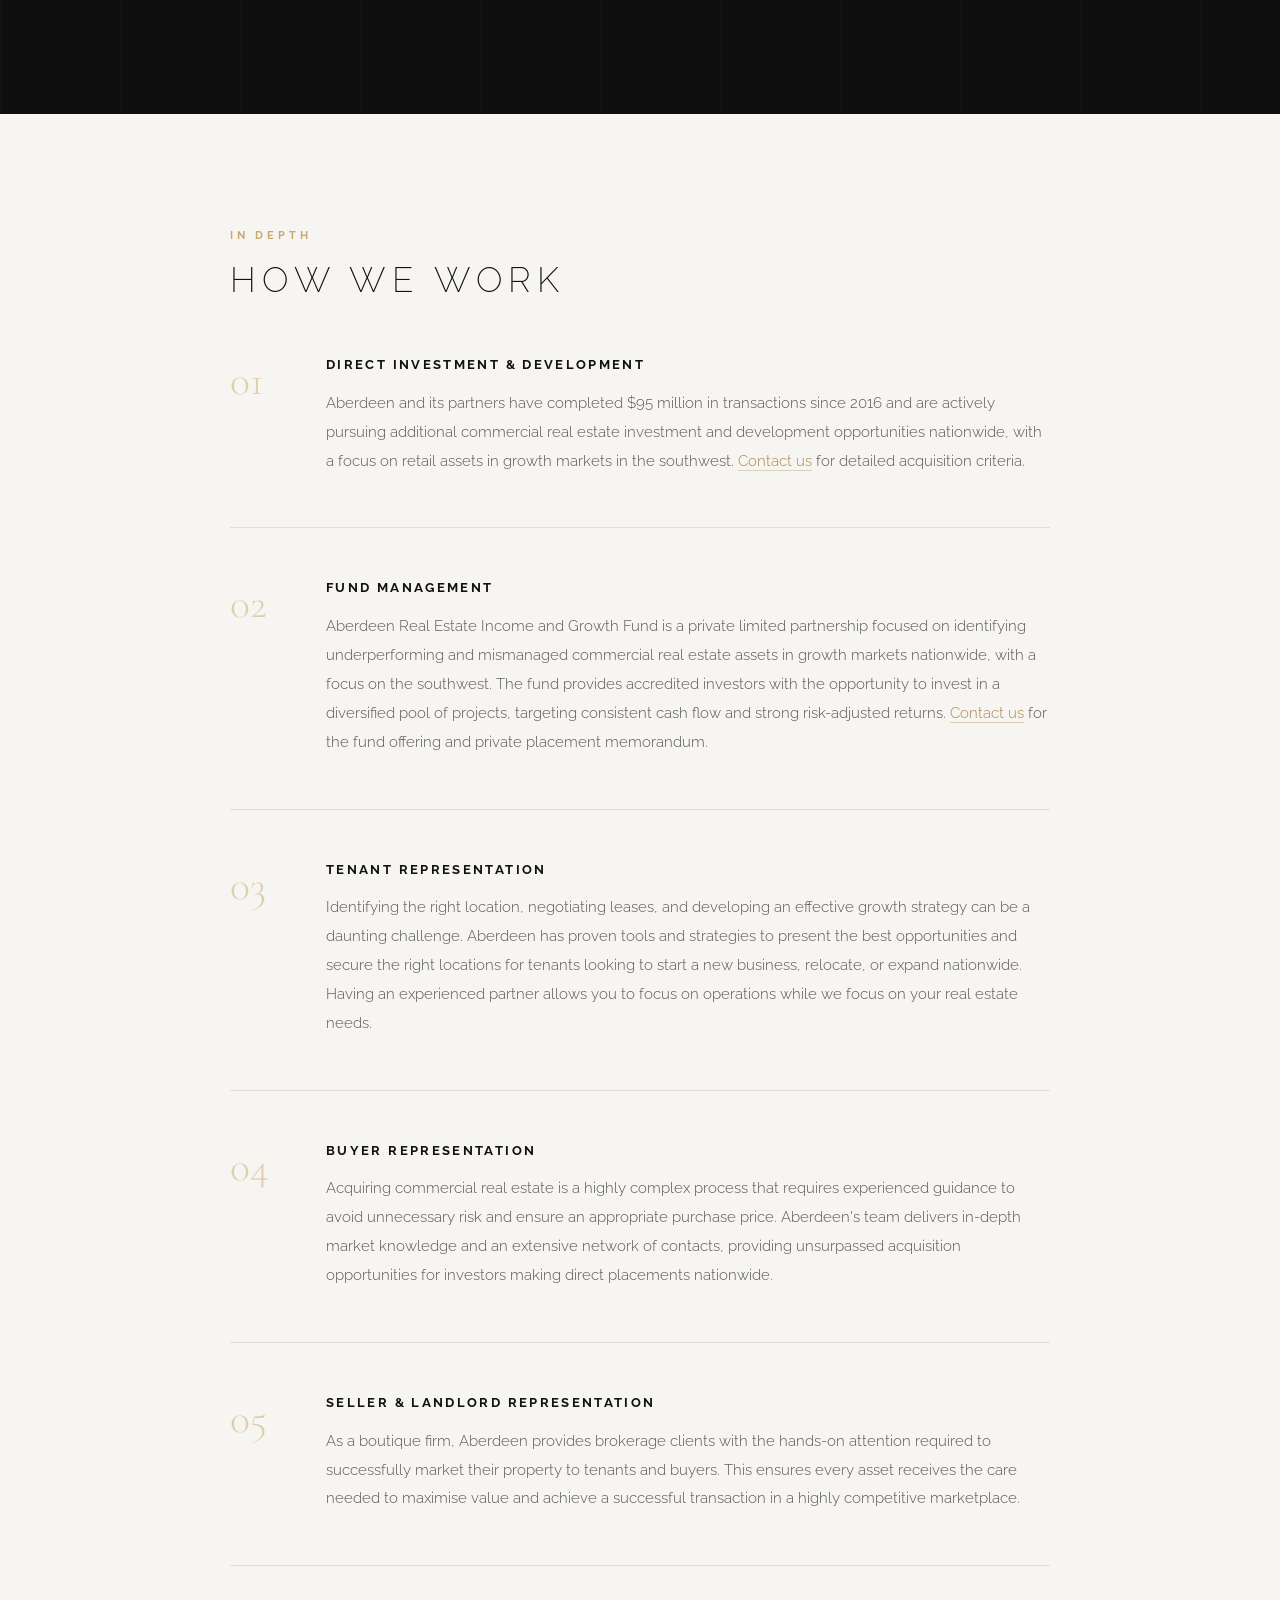
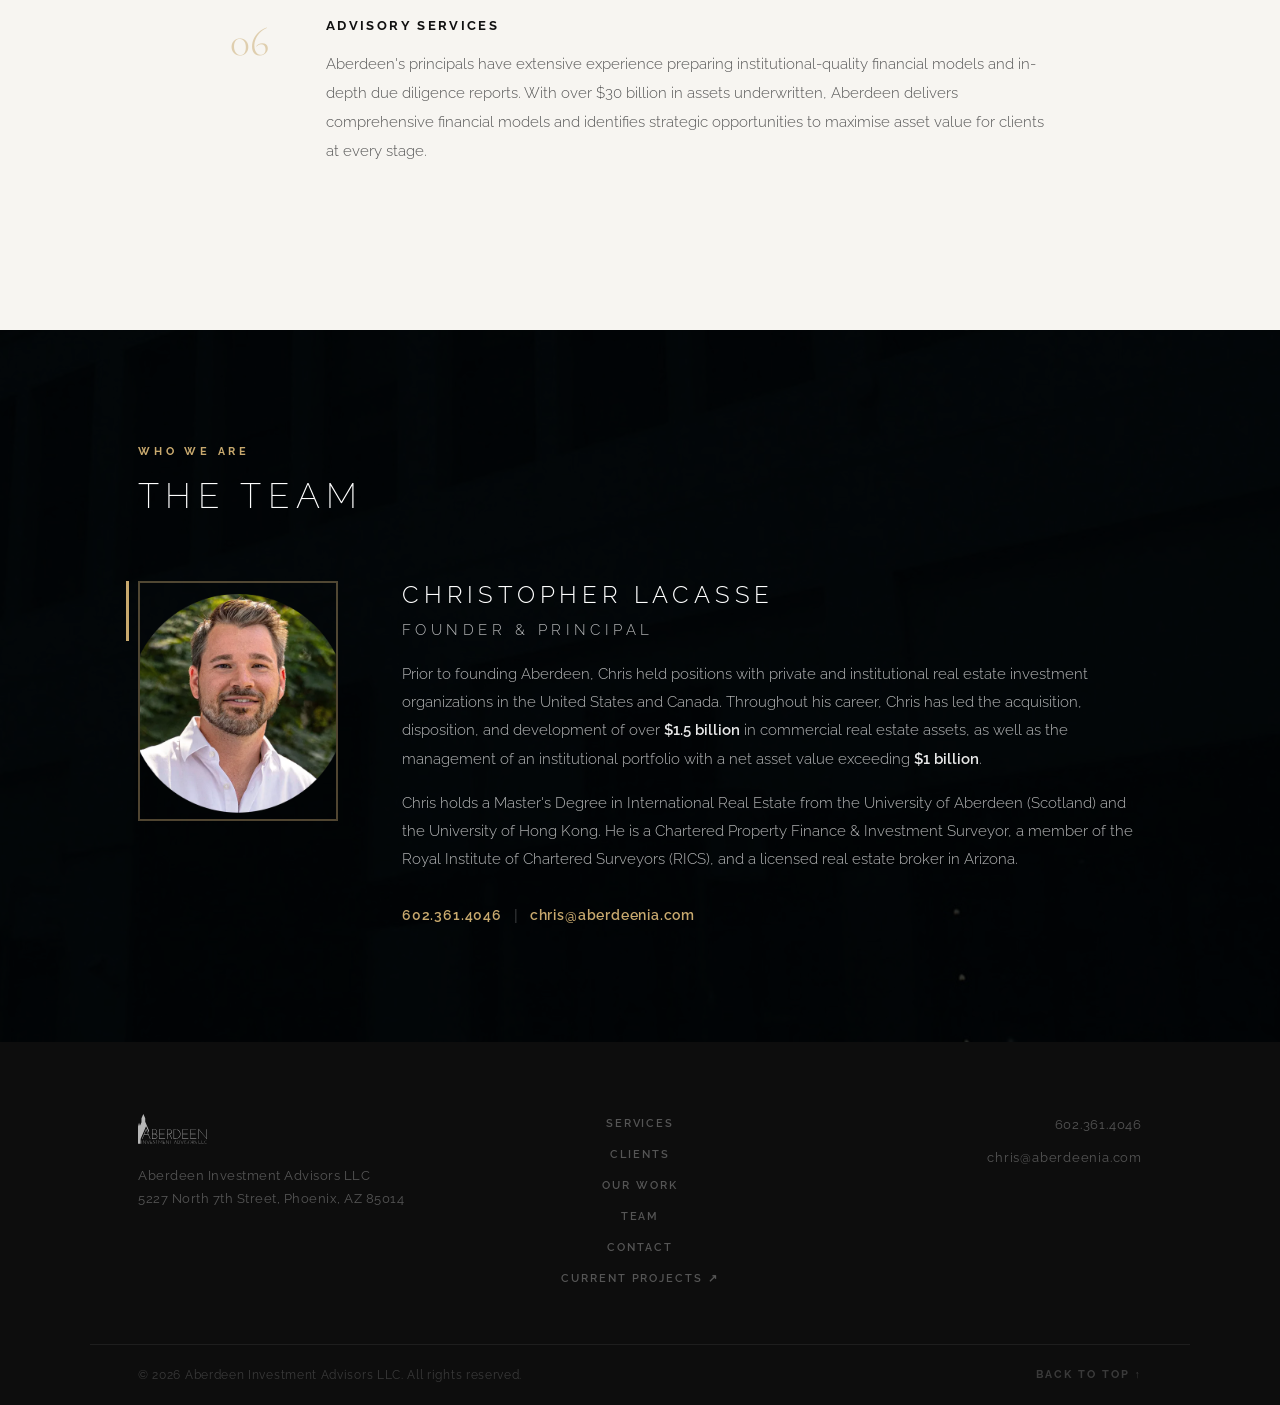
==== commit f82ed7a4: "Optimise headshot: 7.7MB PNG → 40KB WebP (600px, 99.5% reduction)" ====
--- a/index.html
+++ b/index.html
@@ -243,7 +243,7 @@
       <h2 class="section-heading">The Team</h2>
       <div class="bio-wrapper reveal">
         <div class="bio-photo-wrap">
-          <img class="bio-photo" src="images/christopher-lacasse-headshot.png"
+          <img class="bio-photo" src="images/christopher-lacasse-headshot.webp"
                alt="Christopher LaCasse, Founder of Aberdeen Investment Advisors" loading="lazy" />
         </div>
         <div class="bio-text">
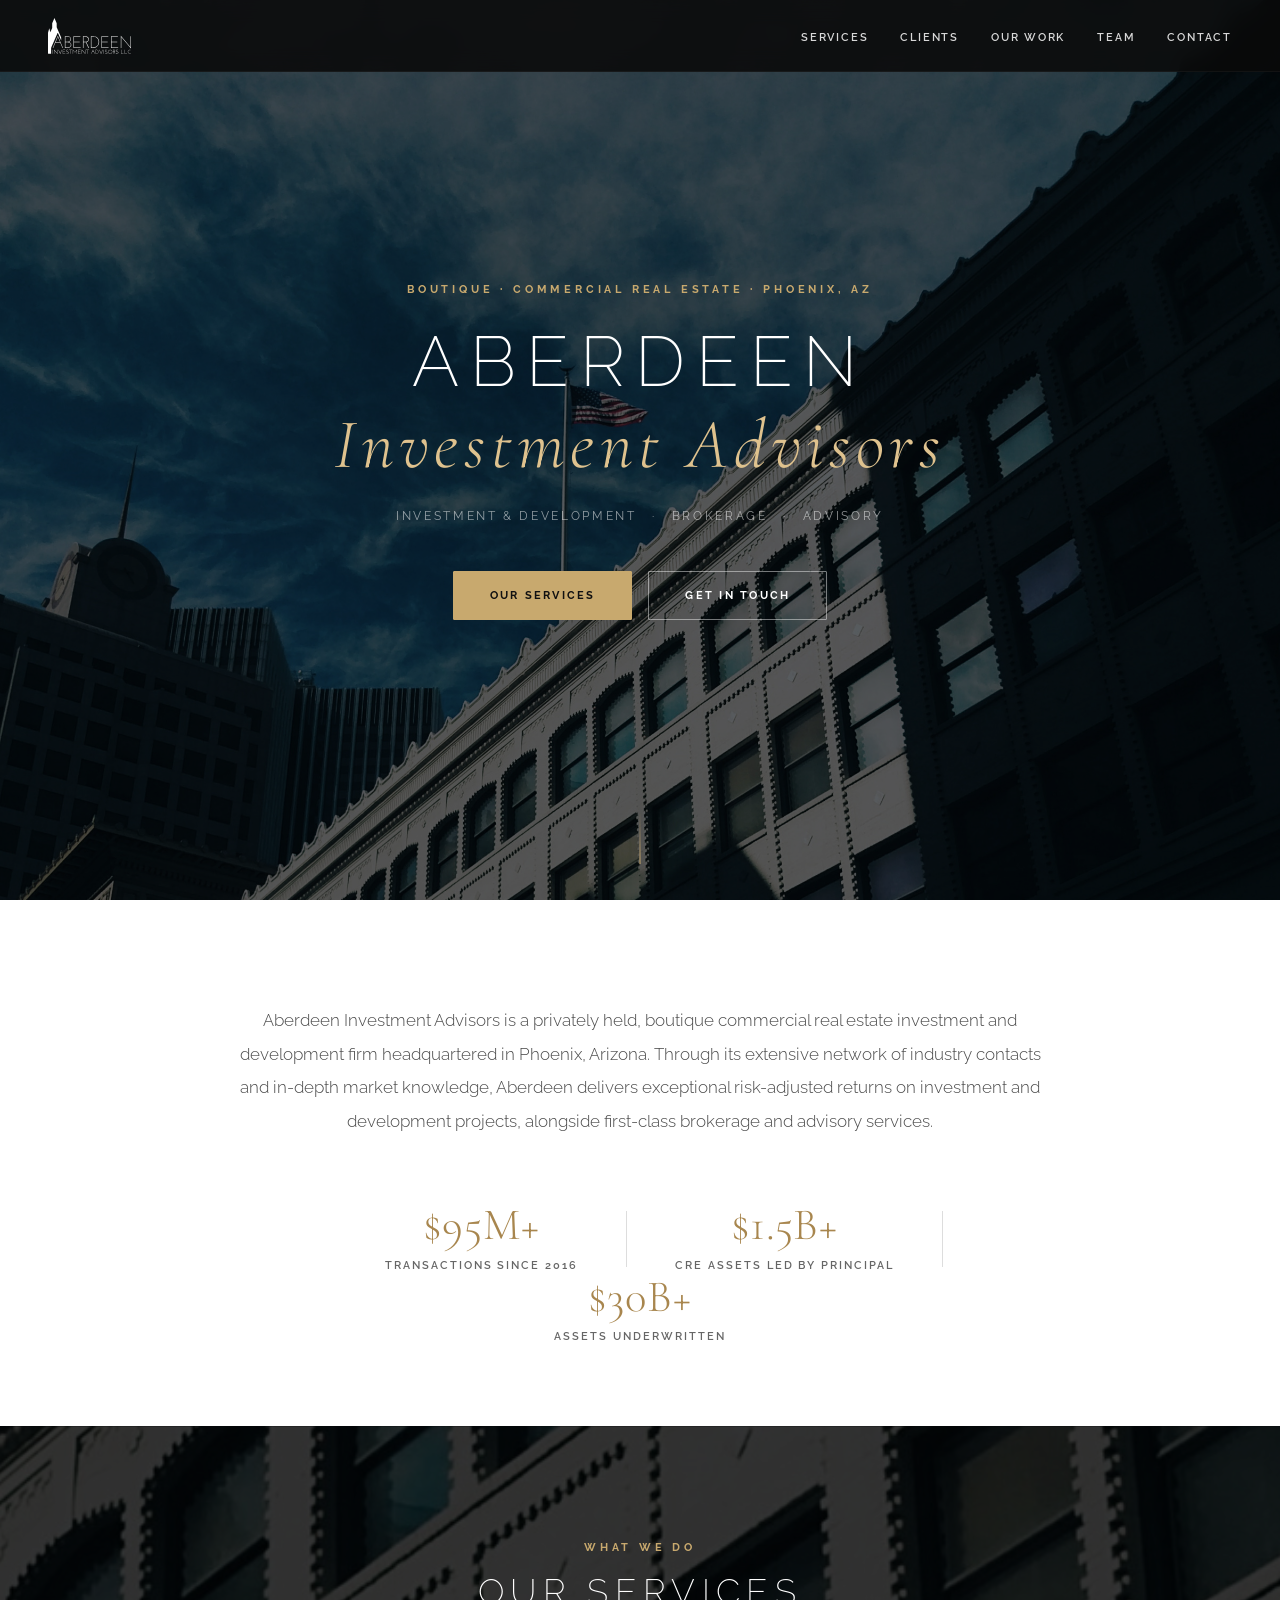
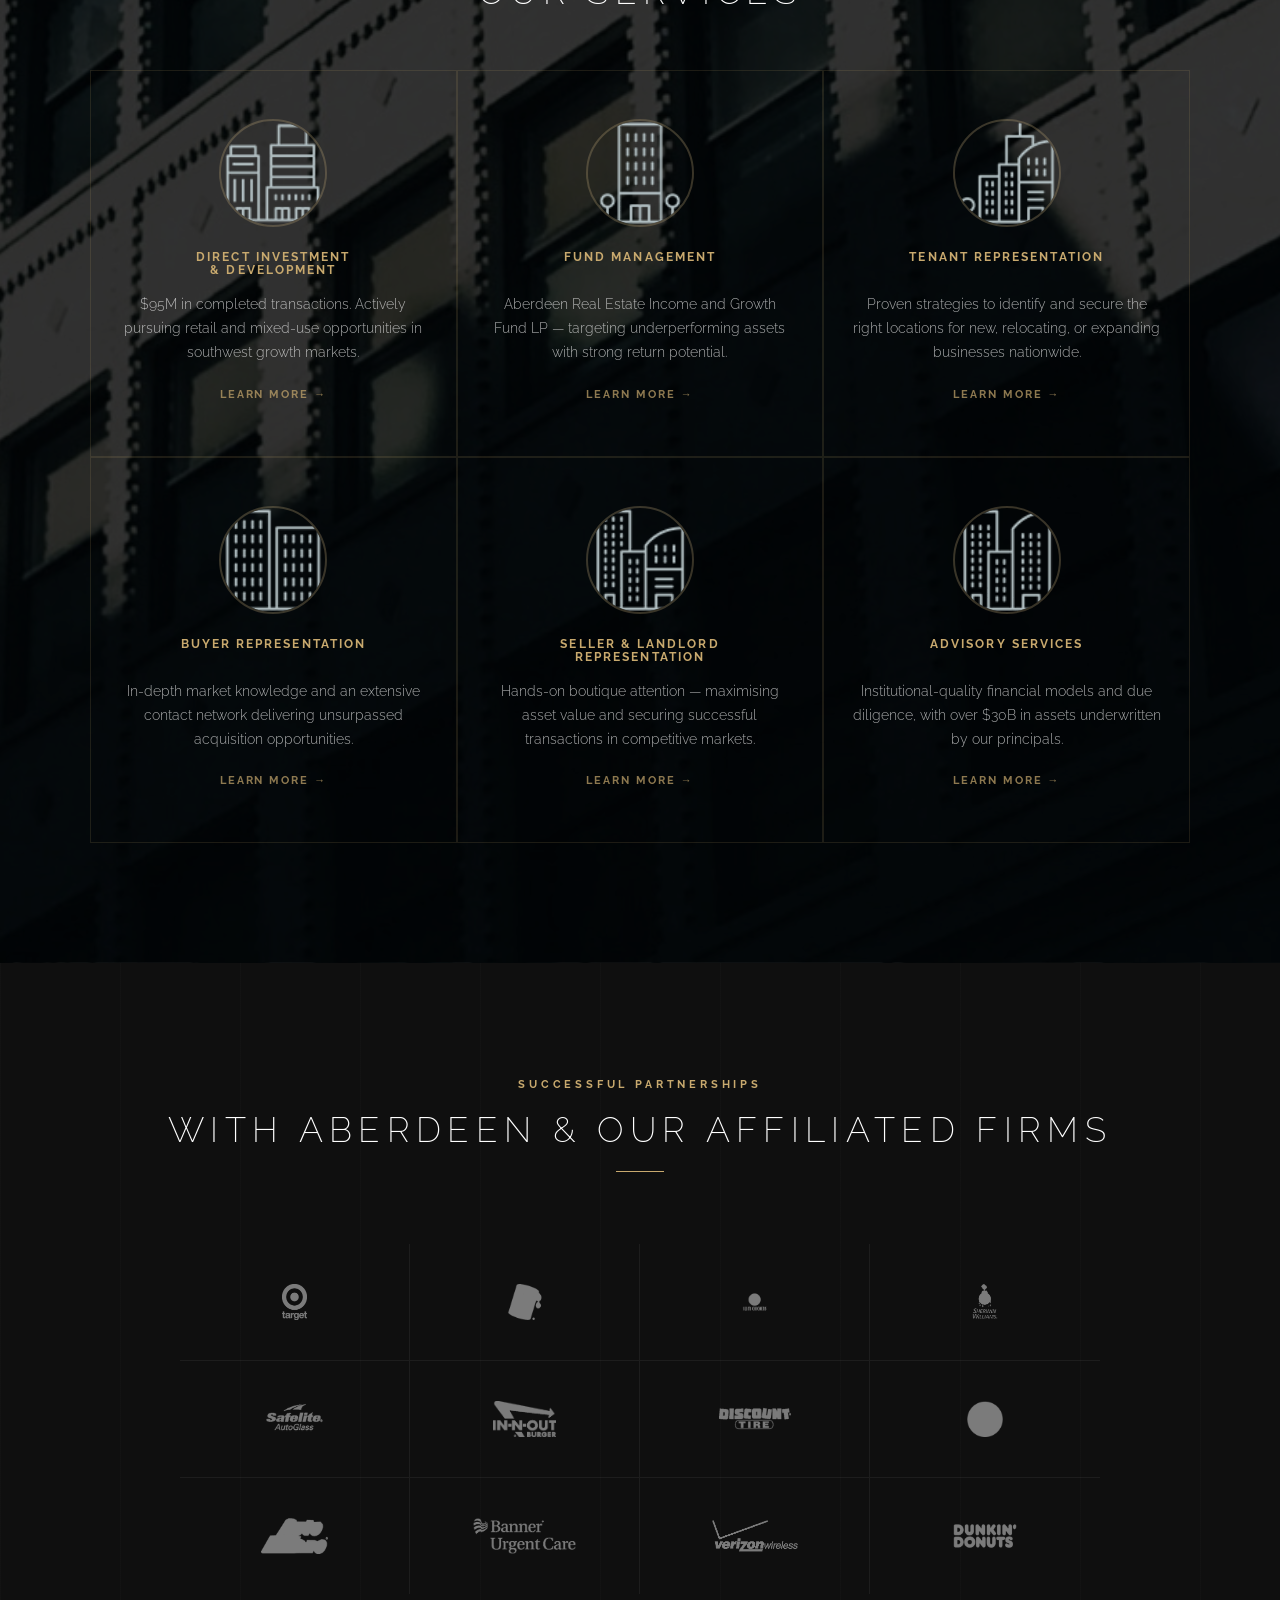
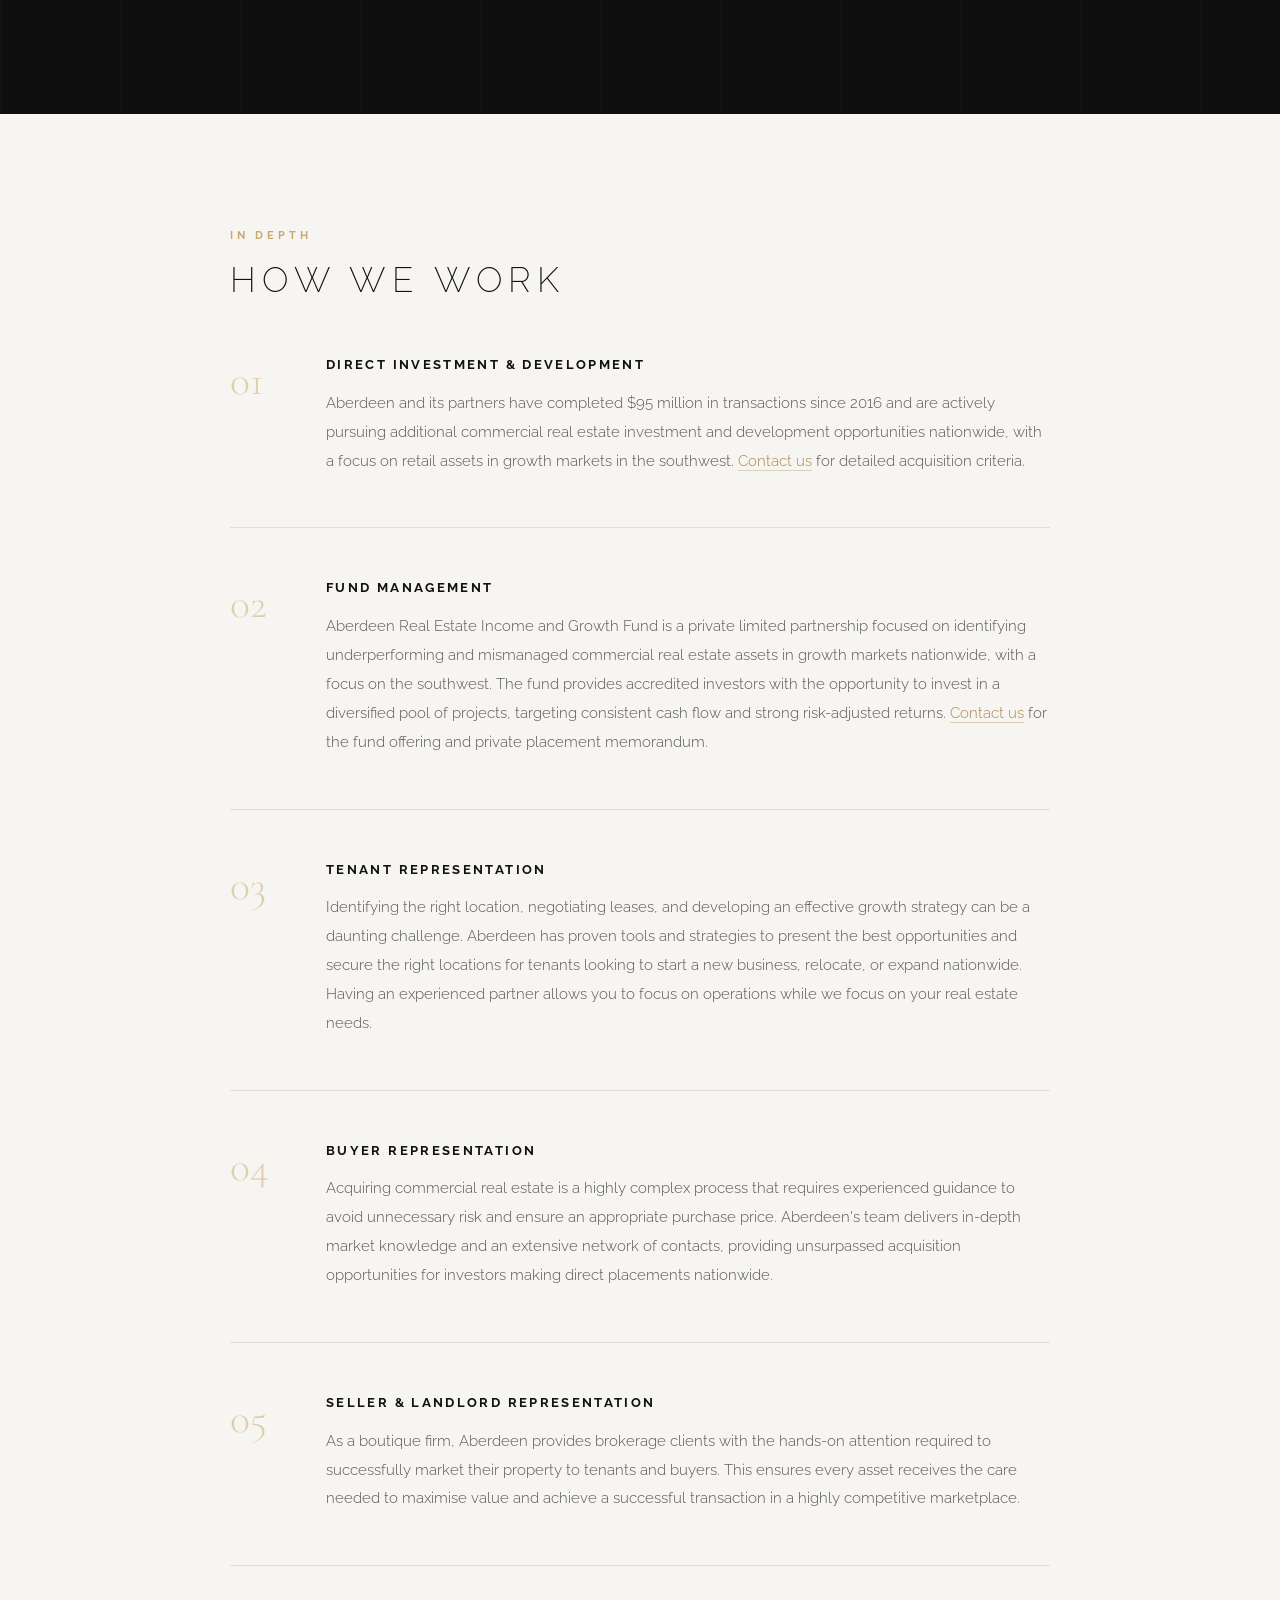
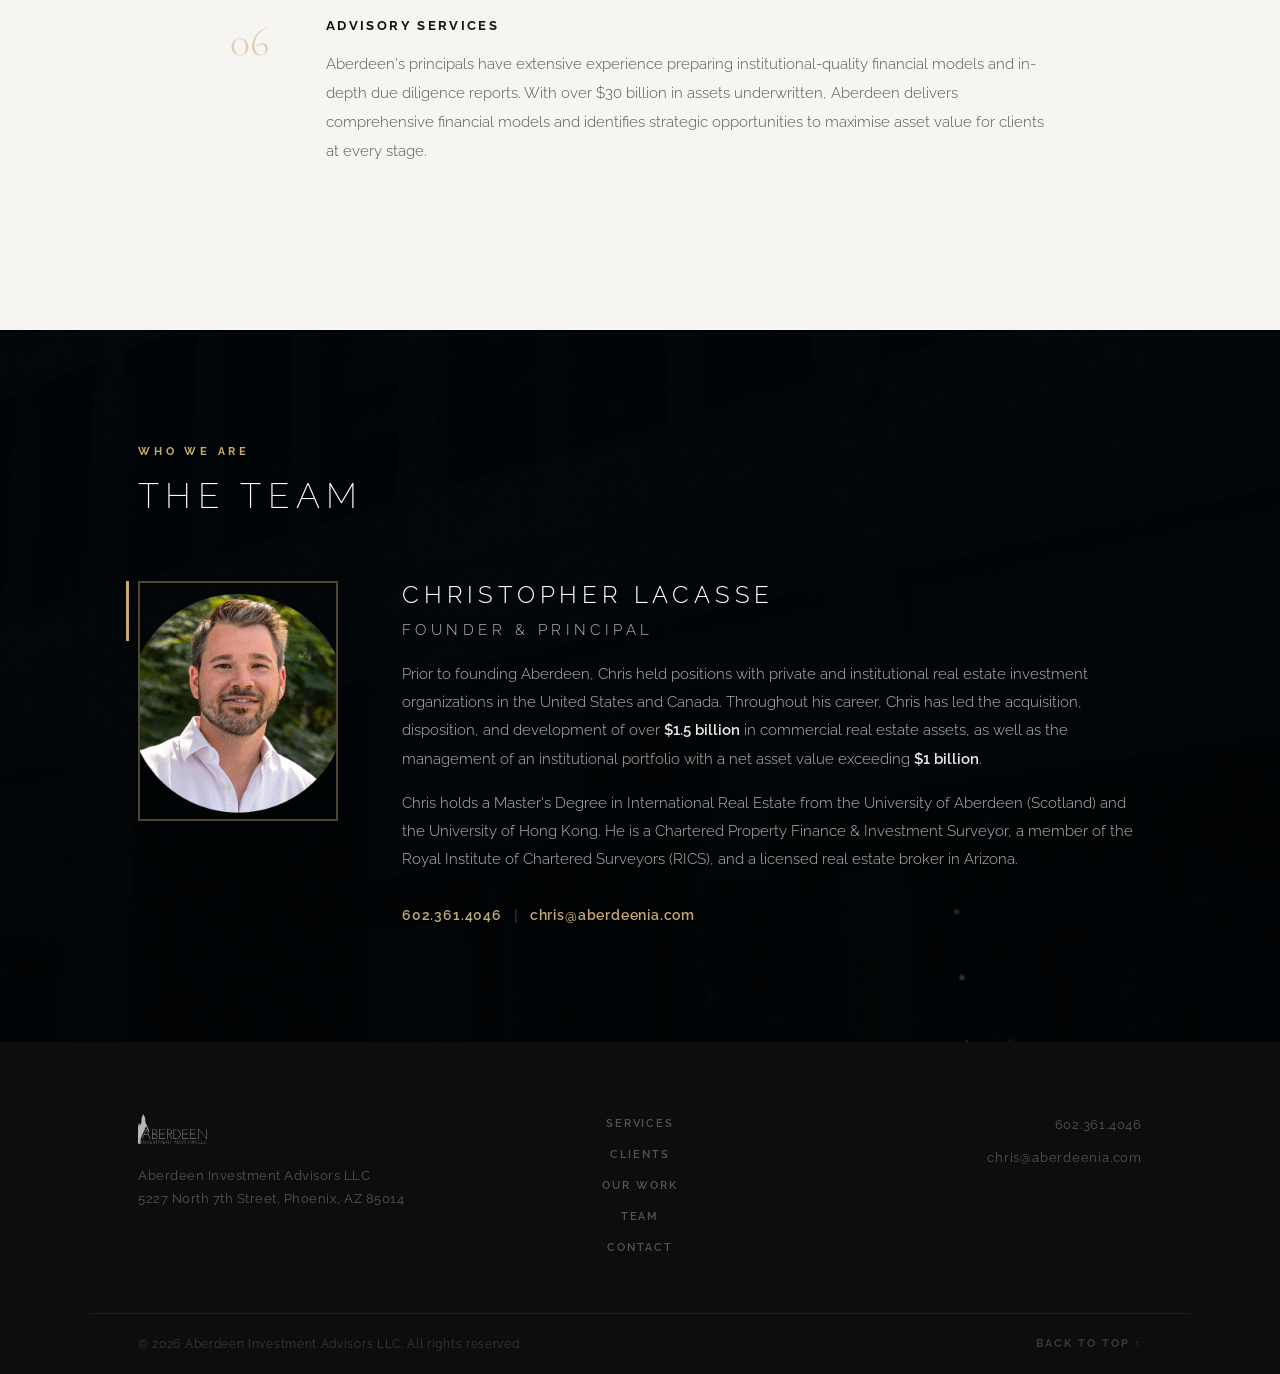
==== commit 44b84e11: "Remove Current Projects link from nav and footer" ====
--- a/index.html
+++ b/index.html
@@ -30,7 +30,6 @@
       <li><a href="#services-detail">Our Work</a></li>
       <li><a href="#who-we-are">Team</a></li>
       <li><a href="contact.html">Contact</a></li>
-      <li><a class="nav-cta" href="https://sullivanhayes.com/properties/?propertyId=1366440-sale" target="_blank" rel="noopener">Current Projects ↗</a></li>
     </ul>
   </nav>
 
@@ -286,7 +285,6 @@
         <a href="#services-detail">Our Work</a>
         <a href="#who-we-are">Team</a>
         <a href="contact.html">Contact</a>
-        <a href="https://sullivanhayes.com/properties/?propertyId=1366440-sale" target="_blank" rel="noopener">Current Projects ↗</a>
       </nav>
       <div class="footer-contact">
         <a href="tel:6023614046">602.361.4046</a>
--- a/styles.css
+++ b/styles.css
@@ -135,18 +135,6 @@
   transition: color 0.2s;
 }
 #nav ul li a:hover { color: var(--gold); }
-
-.nav-cta {
-  color: var(--gold) !important;
-  border: 1px solid rgba(200,169,110,0.45);
-  padding: 6px 14px !important;
-  border-radius: 1px;
-  transition: background 0.2s, color 0.2s !important;
-}
-.nav-cta:hover {
-  background: var(--gold) !important;
-  color: var(--ink) !important;
-}
 
 /* Hamburger */
 .nav-toggle {
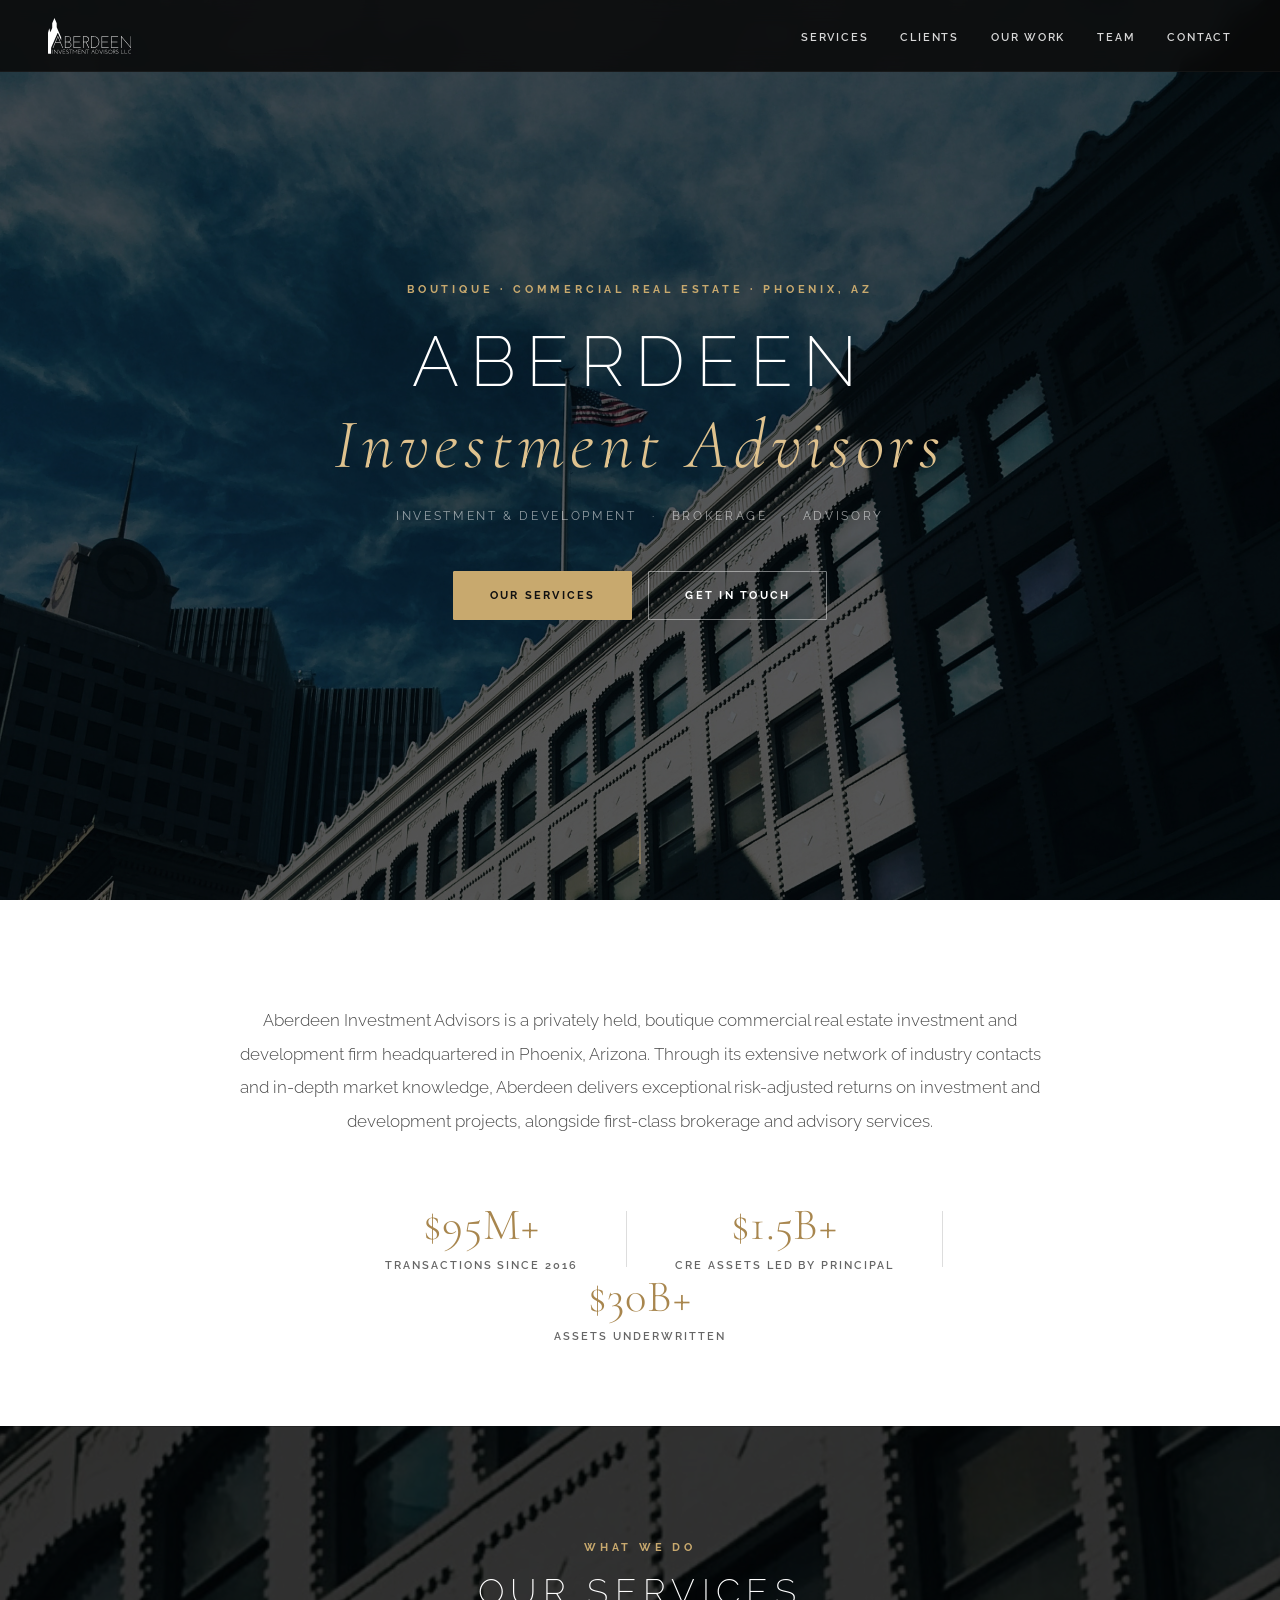
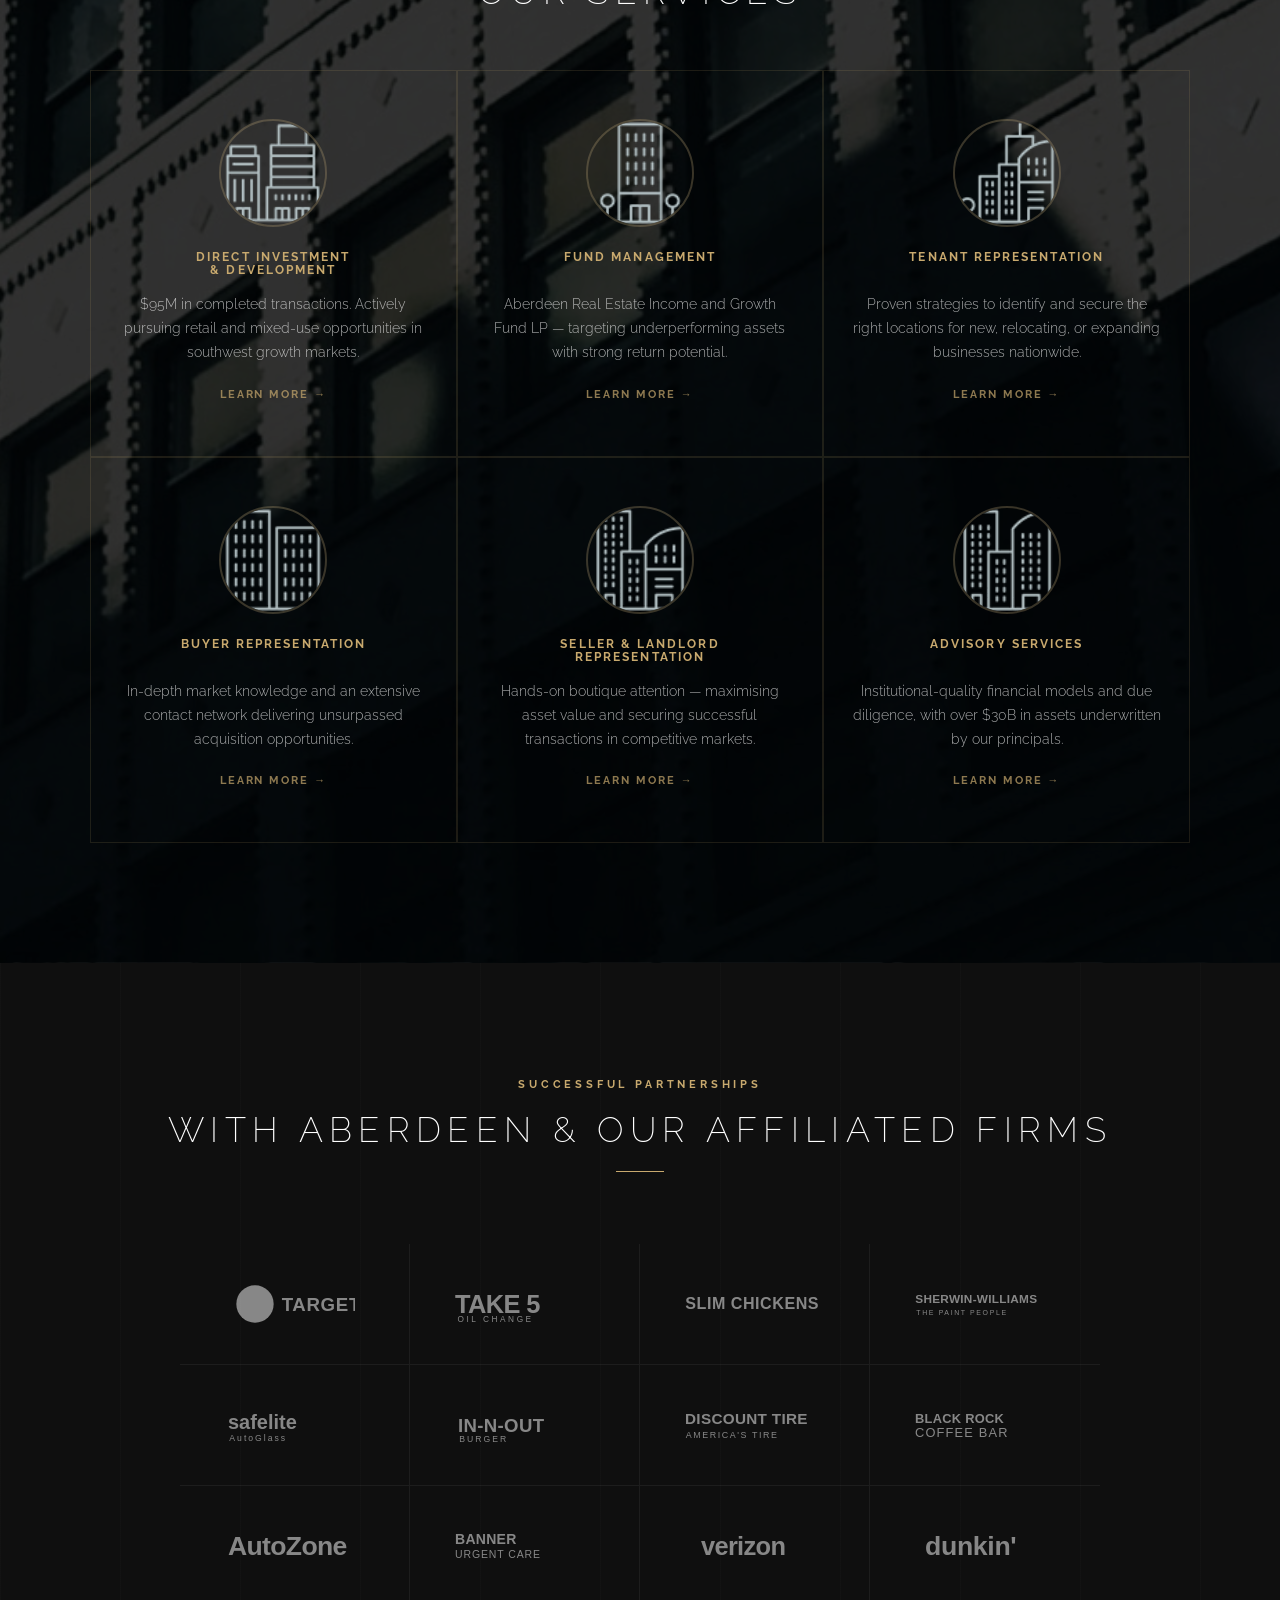
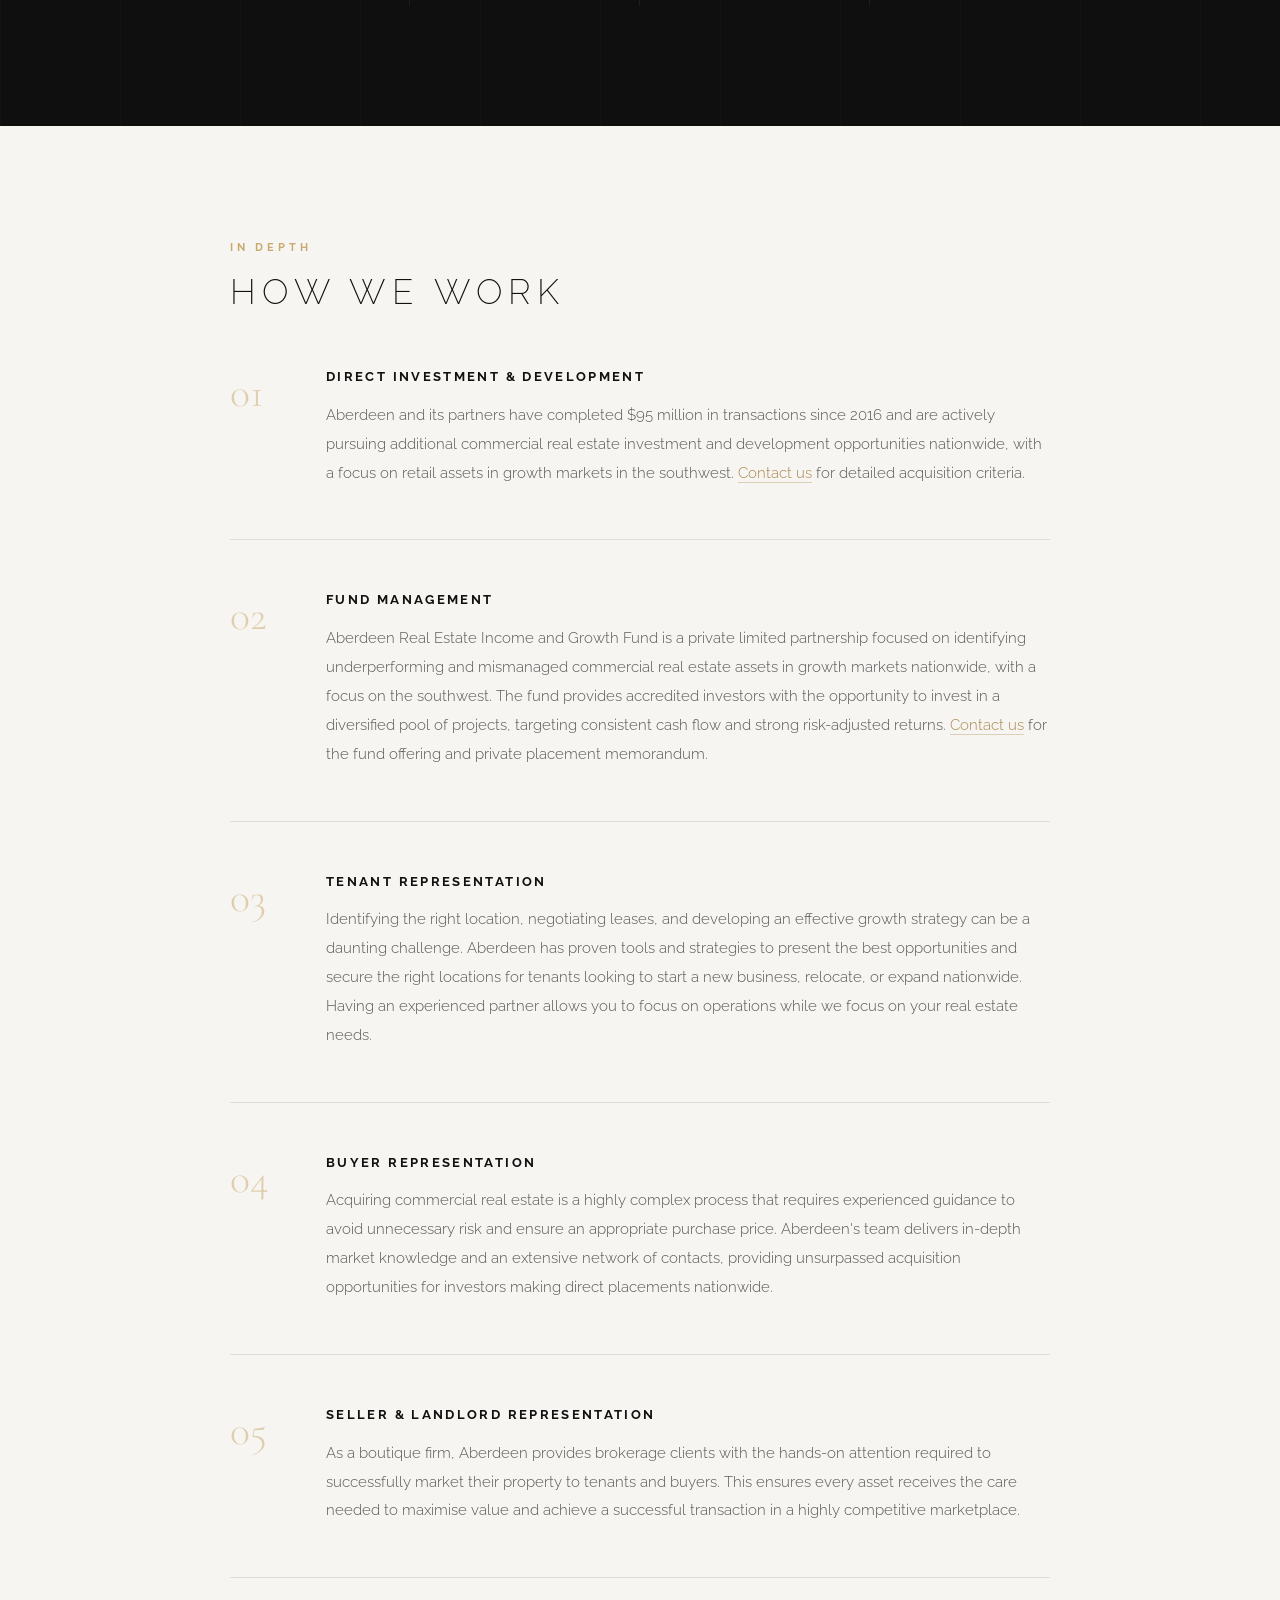
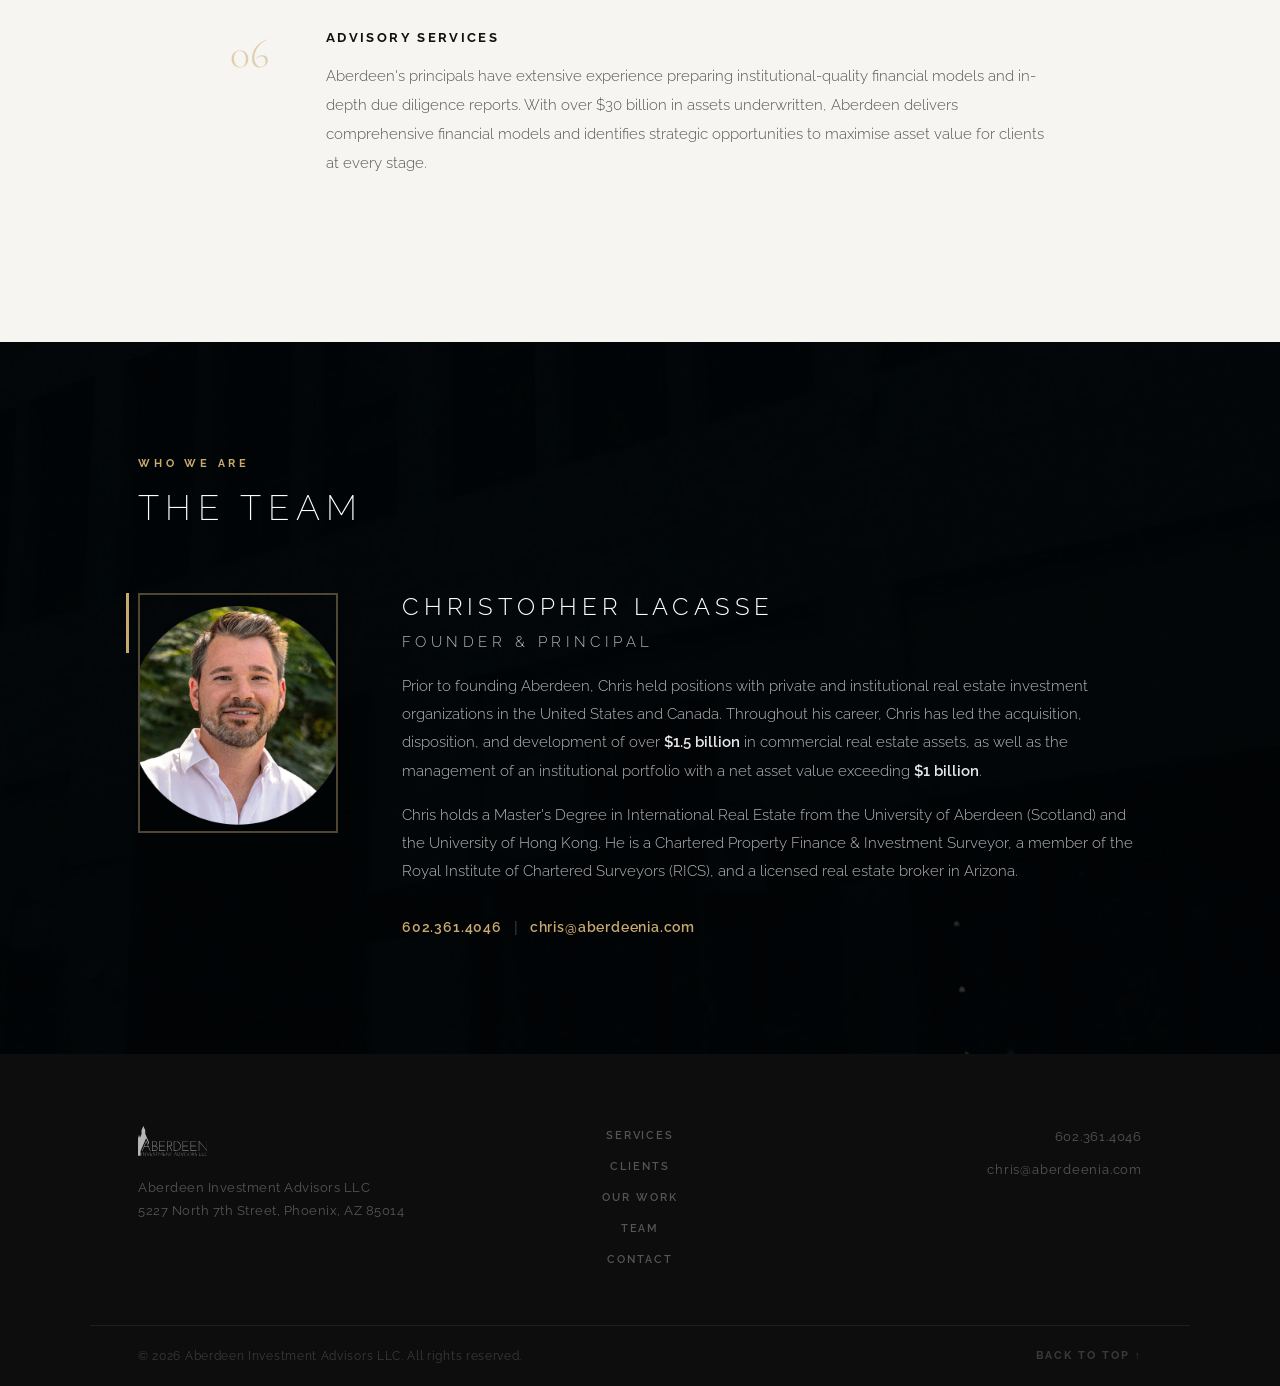
==== commit 4a101950: "Fix logo quality: inline SVG brand mark, replace partner logos with SVG wordmarks - Inline Aberdeeni" ====
--- a/index.html
+++ b/index.html
@@ -19,7 +19,7 @@
   <!-- ============================================================ NAV -->
   <nav id="nav">
     <a class="logo" href="#header" aria-label="Aberdeen Investment Advisors – Home">
-      <img src="images/AberdeeniaLogo.svg" alt="Aberdeen Investment Advisors" />
+      <svg class="brand-logo" xmlns="http://www.w3.org/2000/svg" viewBox="0 0 1370.9 593.25" role="img" aria-label="Aberdeen Investment Advisors"><g><path d="M1143.73,399.65h-94.05s-.02,85.58-.02,85.58l108.69.02-.11,7.47h-116.54s0-192.47,0-192.47l112.64-.05c.19,2.95.18,5.54-.16,7.72l-104.52.02v84.06s93.73.01,93.73.01c.26,2.3.35,4.65.34,7.63Z"/><path d="M523.75,399.65h-94s-.01,85.58-.01,85.58l108.63.02.03,7.45-116.65.02v-192.48s112.62-.05,112.62-.05c.28,2.92.27,5.57-.17,7.72l-104.46.02v84.06s93.7.01,93.7.01c.33,2.24.41,4.65.32,7.63Z"/><path d="M985.43,399.64l-94.21.03-.03,85.56,108.41.05c.17,2.48.18,4.68.04,7.46h-116.31s0-192.48,0-192.48l112.36-.04c.36,2.52.39,4.62.17,7.72l-104.62.02-.06,84.06,94.01.04.23,7.6Z"/><path d="M203.64,408.43l-82.87.07-35.5,84.23c-2.88.24-5.46.24-8.27-.09l85.18-201.12,85.27,201.31-7.91.12-35.91-84.53ZM124.43,400.69l75.82-.1-38.14-90.1-15.68,38.7-22,51.49Z"/><path d="M834.04,555.14c.18,17.72-11.53,31.13-28.56,33.57-6.11.88-12.36.59-19.01.44v-66.57c6.12-.19,11.94-.42,17.89.07,16.99,1.39,29.51,15.02,29.68,32.49ZM829.99,555.15c-.22-13.83-8.78-24.89-21.85-27.86-5.69-1.29-11.99-1.07-17.66-.41l.05,58.18c5.91.31,11,.35,16.01-.6,14.15-2.67,23.69-14.32,23.45-29.3Z"/><path d="M279.53,557.51l-30.84.11-.08,27.63,34.34.05c.92,0,2.29.65,2.74,1.09.55.54-.7,2.92-1.52,2.92l-39.57-.06-.05-66.8,38.86-.08.94,2.69c.27.78-2.19,1.38-3.04,1.38h-32.68s-.05,27.13-.05,27.13l29.48.08c.51,0,2.09.58,2.57.76.64.25-.29,3.12-1.1,3.12Z"/><path d="M326.56,589.38c-13.81,3.66-30.14-8.12-23.46-10.77,1.62-.64,13.49,14.28,27.96,4.03,4.06-2.88,6.02-7.51,5.7-12.45-1.03-16.04-25.92-11.68-32.02-23.79-4.04-8.01-1.05-17.84,6.62-22.32,9.92-5.79,25.95,1.92,23.56,5.7-.34.53-1.82,1.3-2.37.88-4.05-3.05-11.38-6.34-17.05-3.94-3.91,1.66-6.89,4.9-7.81,8.46-5.08,19.55,21.04,12.86,30.75,27.12,3.32,4.88,3.21,11,.84,16.83-1.79,4.4-6.5,8.6-12.72,10.25Z"/><path d="M653.51,588.19c0,.89-2.94,1.1-4.06.63l-.13-62.27-23.72-.28c-.96-.01-.62-3.85.37-3.85l50.68-.05c.6,0,1.77,1.27,1.74,1.79s-1.08,2.14-1.84,2.15l-22.92.18-.12,61.7Z"/><path d="M375.59,586.76c0,.93-.5,2.02-.89,2.58s-3.21-.3-3.21-1.51l-.09-61.11-23.12-.45c-1.21-.02-1.26-3.38-.25-3.89l51.03.06c1.3,0,1.11,3.89-.04,3.9l-23.35.16-.07,60.27Z"/><path d="M51.45,507.22l.21,81.91-48.49.06C1.45,587.17,0,584.36,0,581.39L.15,244.87l20.73-74.32,17.67,62.32,30.75-69.38.1-78.77L106.38,0l37.06,85.32.1,66.58,68.48,157.46c2.65,6.1,5.71,12.67,5.75,19.29l.29,43.8-53.93-124.26c-.38-.86-1.82-1.92-2.44-2.28s-2.47.38-3.6,2.94l-101.05,230.6c-4.24,9.68-5.63,17.42-5.6,27.77Z"/><polygon points="1370.86 501.7 1210.95 312.75 1210.88 492.74 1202.93 492.72 1202.92 291.23 1363.36 482.09 1363.34 300.58 1370.9 300.75 1370.86 501.7"/><path d="M345.67,395.64c7.85,3.49,15.22,5.96,21.53,10.97,12.5,9.93,18.64,24.19,17.7,40.16-.92,15.59-9.36,28.72-22.84,36.75-9.66,5.37-20.4,9.06-31.92,9.09l-51.28.1v-192.47s46.31.06,46.31.06c8.64.01,16.94,2.05,24.93,4.59,26.85,10.01,32.46,38.74,24.32,63.28-4.58,13.36-14.08,22.3-28.77,27.48ZM369.65,343.13c-1.07-16.02-10.87-28.33-25.66-32.7-5.75-1.3-11.79-2.52-17.79-2.51l-39.36.08v84.27s42.34-.2,42.34-.2c12.5-.06,24.22-6.08,31.76-15.57s9.53-20.9,8.7-33.36ZM377,442.17c-.32-13.92-7.06-25.03-18.23-32.39-9.68-5.93-20.82-9.51-32.63-9.56l-39.3-.16v85.15s40.34-.04,40.34-.04c24.94-.03,50.5-13.8,49.82-42.99Z"/><g><path d="M837.72,358.9c17.29,44.5,1.68,99.85-43.31,121.79-14.38,7.46-29.77,11.69-46.24,11.77l-39.65.2v-192.34s42.68,0,42.68,0c14.79,0,28.43,3.85,41.65,9.96,20.77,10.17,36.45,26.93,44.87,48.62ZM829.7,432.46c18.69-45.98.65-100.28-47.15-118.41-9.76-3.7-19.85-6.06-30.35-6.04l-35.69.07v176.52c26.79.76,50.83,2.1,75.35-11.02,17.01-9.1,30.34-22.65,37.85-41.11Z"/><path d="M676.68,492.31c-2.51.33-5.36.33-8.35.04l-43.55-91.87-39.54.39-.04,91.55-7.85.03v-192.15s43.71.21,43.71.21c13.79.07,26.6,5.95,36.94,14.2,12.31,10.2,17.24,24.29,16.14,39.98-1.37,19.6-12.92,35.78-31.73,42l-9.43,3.12,43.7,92.5ZM665.67,357.67c5.07-29.7-22.38-49.63-48.46-49.67l-31.97-.05-.04,85.13,35-.05c21.07-.03,41.57-12.51,45.47-35.35Z"/></g></g><path d="M475.28,531.18l-30.47,39.11-30.51-39.3-.44,56.69c-.07.51-.85,1.94-1.29,1.77l-2.85-1.14.31-69.56,34.72,44.39,34.69-44.38.35,68.05c0,1.15-1.2,2.77-2.11,2.75-.96-.03-2.08-1.55-2.08-2.68l-.32-55.68Z"/><path d="M157.19,592.64l-54.08-62.74-.25,57.69c0,.61-.82,2.07-1.26,1.87l-2.82-1.22.33-69.4,54.17,63.55.22-57.82c0-.69.78-2.02,1.29-2.31.65-.37,2.81.94,2.8,2.11l-.39,68.28Z"/><path d="M615.49,593.25l-53.95-63.26-.44,57.58c0,.6-.99,1.71-1.45,1.94-.59.3-2.69-.8-2.68-1.94l.45-68.55,53.99,63.39.27-59.48c1.26-.77,3.27-.41,4.14.81l-.33,69.52Z"/><path d="M1061.65,555.89c0,18.92-15.34,34.26-34.26,34.26s-34.26-15.34-34.26-34.26,15.34-34.26,34.26-34.26,34.26,15.34,34.26,34.26ZM1057.51,555.87c0-16.64-13.49-30.14-30.14-30.14s-30.14,13.49-30.14,30.14,13.49,30.14,30.14,30.14,30.14-13.49,30.14-30.14Z"/><path d="M1106.55,589.22l-14.55-30.83c-3.85-.41-7.73-.42-12.52-.06l-.11,29.85c0,1.02-4.04,1.38-4.04,0l-.05-65.58c6.58-.27,12.75-.56,18.87.33,8.52,1.24,14.96,7.98,15.51,15.3.68,9.13-3.68,16.6-13.61,19.14l14.56,31.12-4.06.73ZM1094.88,553.27c6.92-1.34,10.67-7.22,10.7-13.09.07-11.94-14.13-15.34-26.12-13.61v27.3c5.69.16,10.45.37,15.42-.59Z"/><path d="M757.22,560.74l-27.29-.2-12,28.24c-.98.14-2.56.12-4.32-.08l29.85-69.91,29.74,69.62c-.87.69-3.81.97-4.15.23l-11.82-27.9ZM755.18,556.35l-11.66-27.42-11.89,27.58,23.54-.16Z"/><path d="M533.11,557.56l-31.08.04.03,27.61,36.35.14c.13.9.23,2.95.2,3.94l-40.56-.07.07-66.79,38.83-.05c.58.51,1.35,3.27.65,3.46s-2.46.55-3.24.55l-32.33.05.06,27.08,31.14.17c1.05,0,.89,3.87-.11,3.87Z"/><path d="M967.54,589.34c-9.21,2.9-20.27-1.61-25.42-7.67-.67-.78.51-3.19,1.23-3.13,2.92.25,13.6,13.87,27.84,4.27,4.15-2.8,6.34-7.67,6.01-12.37-1.18-16.64-26.12-11.75-32.2-24.33-3.6-7.45-1.11-17.09,5.87-21.47,9.96-6.25,25.27.13,24.59,4.84-.79,5.5-9.48-7.75-20.74-2.28-6.77,3.29-10.15,13.43-4.36,19.33,6.43,6.55,23.2,5.66,28.95,16.67,5.47,10.47-.19,22.48-11.78,26.13Z"/><path d="M1149.38,589.16c-9.83,2.96-19.66-.89-26.15-7.77-.03-.73.89-2.32,1.54-2.71,1.88-1.14,13.47,14.38,28.27,3.93,4.06-2.86,6.02-7.52,5.69-12.44-1.07-16-25.9-11.64-32.04-23.79-3.84-7.59-1.26-17.51,6.06-21.91,7.68-4.62,18.3-2.36,24.1,3.24.82.79-1.28,3.76-2.05,3.18-4.66-3.53-10.56-6.03-16.56-4.38-3.94,1.08-7.24,4.57-8.3,7.87-6.51,20.26,22.03,14.14,30.4,27.89,6.26,10.27.84,23.33-10.96,26.89Z"/><path d="M226.55,524.19c.38-.9,1.64-1.77,2.13-2.07.52-.32,2.63,1.13,2.14,2.27l-29.17,68.66-29.74-69.45c.49-.5,1.96-1.58,2.55-1.34s1.32,1,2.05,1.8l24.99,58.59,25.04-58.45Z"/><path d="M901.71,523.07c1.28-.91,3.45-.84,4.19.49l-29.57,69.41-29.82-69.83c.58-.75,3.82-1.03,4.22-.09l25.52,59.57,25.47-59.56Z"/><g><path d="M1368.49,530.06c-12.24-7.42-27.56-5.03-37,4.73-10.36,10.71-11.52,26.69-3.33,38.39,8.44,12.06,23.78,16.44,37.4,9.99.73-.35,2.29-.83,2.95-1,.84-.23,2.15,2.72.78,3.58-12.42,7.77-32.59,5.11-42.45-7.23-10.43-13.06-10.99-30.71-.85-43.86,16.9-21.91,46.27-9.62,44.46-7.21l-1.96,2.61Z"/><path d="M1303.18,585.31c1,0,2.56,1.08,2.69,1.88s-1.54,2.17-2.47,2.16l-38.78-.1-.09-65.01c0-.97,1.5-2.13,2.1-2.07s1.92,1.23,1.92,1.86l.05,61.12,34.58.15Z"/><path d="M1246.88,585.31c1.01,0,1.62,3.88.65,3.87l-40.36-.09-.04-64.03c0-.79.69-2.25.92-2.65.32-.55,2.61.37,2.93.97l.07,61.73,35.82.19Z"/></g><rect x="889.21" y="553.78" width="66.94" height="4.13" transform="translate(366.72 1478.46) rotate(-89.99)"/><rect x="44.2" y="553.69" width="66.63" height="4.02" transform="translate(-478.2 633.14) rotate(-89.99)"/></svg>
     </a>
     <button class="nav-toggle" aria-label="Toggle navigation" aria-expanded="false" onclick="toggleNav(this)">
       <span></span><span></span><span></span>
@@ -136,18 +136,18 @@
     <p class="section-label">Successful Partnerships</p>
     <h2 class="section-heading">With Aberdeen &amp; Our Affiliated Firms</h2>
     <div class="logo-grid">
-      <div class="logo-cell"><img src="images/TARGET.png.webp"          alt="Target" loading="lazy" /></div>
-      <div class="logo-cell"><img src="images/take5ooil.png.webp"        alt="Take 5 Oil Change" loading="lazy" /></div>
-      <div class="logo-cell"><img src="images/slimchickens.png.webp"     alt="Slim Chickens" loading="lazy" /></div>
-      <div class="logo-cell"><img src="images/sherwin.png.webp"          alt="Sherwin-Williams" loading="lazy" /></div>
-      <div class="logo-cell"><img src="images/safelight.png.webp"        alt="Safelite AutoGlass" loading="lazy" /></div>
-      <div class="logo-cell"><img src="images/innout.png.webp"           alt="In-N-Out Burger" loading="lazy" /></div>
-      <div class="logo-cell"><img src="images/discounttire.png.webp"     alt="Discount Tire" loading="lazy" /></div>
-      <div class="logo-cell"><img src="images/blackrockcoffee.png"       alt="Black Rock Coffee Bar" loading="lazy" /></div>
-      <div class="logo-cell"><img src="images/autozone.png.webp"         alt="AutoZone" loading="lazy" /></div>
-      <div class="logo-cell"><img src="images/bannerurgentcare.png.webp" alt="Banner Urgent Care" loading="lazy" /></div>
-      <div class="logo-cell"><img src="images/verizon.png"               alt="Verizon" loading="lazy" /></div>
-      <div class="logo-cell"><img src="images/dunkindonuts.png.webp"     alt="Dunkin'" loading="lazy" /></div>
+      <div class="logo-cell"><img src="images/logo-target.svg"          alt="Target" loading="lazy" /></div>
+      <div class="logo-cell"><img src="images/logo-take5.svg"           alt="Take 5 Oil Change" loading="lazy" /></div>
+      <div class="logo-cell"><img src="images/logo-slimchickens.svg"    alt="Slim Chickens" loading="lazy" /></div>
+      <div class="logo-cell"><img src="images/logo-sherwin.svg"         alt="Sherwin-Williams" loading="lazy" /></div>
+      <div class="logo-cell"><img src="images/logo-safelite.svg"        alt="Safelite AutoGlass" loading="lazy" /></div>
+      <div class="logo-cell"><img src="images/logo-innout.svg"          alt="In-N-Out Burger" loading="lazy" /></div>
+      <div class="logo-cell"><img src="images/logo-discounttire.svg"    alt="Discount Tire" loading="lazy" /></div>
+      <div class="logo-cell"><img src="images/logo-blackrockcoffee.svg" alt="Black Rock Coffee Bar" loading="lazy" /></div>
+      <div class="logo-cell"><img src="images/logo-autozone.svg"        alt="AutoZone" loading="lazy" /></div>
+      <div class="logo-cell"><img src="images/logo-bannerurgentcare.svg" alt="Banner Urgent Care" loading="lazy" /></div>
+      <div class="logo-cell"><img src="images/logo-verizon.svg"         alt="Verizon" loading="lazy" /></div>
+      <div class="logo-cell"><img src="images/logo-dunkin.svg"          alt="Dunkin'" loading="lazy" /></div>
     </div>
   </section>
 
@@ -273,7 +273,7 @@
   <footer id="footer">
     <div class="footer-inner">
       <div class="footer-brand">
-        <img src="images/AberdeeniaLogo.svg" alt="Aberdeen Investment Advisors" />
+        <svg class="brand-logo" xmlns="http://www.w3.org/2000/svg" viewBox="0 0 1370.9 593.25" role="img" aria-label="Aberdeen Investment Advisors"><g><path d="M1143.73,399.65h-94.05s-.02,85.58-.02,85.58l108.69.02-.11,7.47h-116.54s0-192.47,0-192.47l112.64-.05c.19,2.95.18,5.54-.16,7.72l-104.52.02v84.06s93.73.01,93.73.01c.26,2.3.35,4.65.34,7.63Z"/><path d="M523.75,399.65h-94s-.01,85.58-.01,85.58l108.63.02.03,7.45-116.65.02v-192.48s112.62-.05,112.62-.05c.28,2.92.27,5.57-.17,7.72l-104.46.02v84.06s93.7.01,93.7.01c.33,2.24.41,4.65.32,7.63Z"/><path d="M985.43,399.64l-94.21.03-.03,85.56,108.41.05c.17,2.48.18,4.68.04,7.46h-116.31s0-192.48,0-192.48l112.36-.04c.36,2.52.39,4.62.17,7.72l-104.62.02-.06,84.06,94.01.04.23,7.6Z"/><path d="M203.64,408.43l-82.87.07-35.5,84.23c-2.88.24-5.46.24-8.27-.09l85.18-201.12,85.27,201.31-7.91.12-35.91-84.53ZM124.43,400.69l75.82-.1-38.14-90.1-15.68,38.7-22,51.49Z"/><path d="M834.04,555.14c.18,17.72-11.53,31.13-28.56,33.57-6.11.88-12.36.59-19.01.44v-66.57c6.12-.19,11.94-.42,17.89.07,16.99,1.39,29.51,15.02,29.68,32.49ZM829.99,555.15c-.22-13.83-8.78-24.89-21.85-27.86-5.69-1.29-11.99-1.07-17.66-.41l.05,58.18c5.91.31,11,.35,16.01-.6,14.15-2.67,23.69-14.32,23.45-29.3Z"/><path d="M279.53,557.51l-30.84.11-.08,27.63,34.34.05c.92,0,2.29.65,2.74,1.09.55.54-.7,2.92-1.52,2.92l-39.57-.06-.05-66.8,38.86-.08.94,2.69c.27.78-2.19,1.38-3.04,1.38h-32.68s-.05,27.13-.05,27.13l29.48.08c.51,0,2.09.58,2.57.76.64.25-.29,3.12-1.1,3.12Z"/><path d="M326.56,589.38c-13.81,3.66-30.14-8.12-23.46-10.77,1.62-.64,13.49,14.28,27.96,4.03,4.06-2.88,6.02-7.51,5.7-12.45-1.03-16.04-25.92-11.68-32.02-23.79-4.04-8.01-1.05-17.84,6.62-22.32,9.92-5.79,25.95,1.92,23.56,5.7-.34.53-1.82,1.3-2.37.88-4.05-3.05-11.38-6.34-17.05-3.94-3.91,1.66-6.89,4.9-7.81,8.46-5.08,19.55,21.04,12.86,30.75,27.12,3.32,4.88,3.21,11,.84,16.83-1.79,4.4-6.5,8.6-12.72,10.25Z"/><path d="M653.51,588.19c0,.89-2.94,1.1-4.06.63l-.13-62.27-23.72-.28c-.96-.01-.62-3.85.37-3.85l50.68-.05c.6,0,1.77,1.27,1.74,1.79s-1.08,2.14-1.84,2.15l-22.92.18-.12,61.7Z"/><path d="M375.59,586.76c0,.93-.5,2.02-.89,2.58s-3.21-.3-3.21-1.51l-.09-61.11-23.12-.45c-1.21-.02-1.26-3.38-.25-3.89l51.03.06c1.3,0,1.11,3.89-.04,3.9l-23.35.16-.07,60.27Z"/><path d="M51.45,507.22l.21,81.91-48.49.06C1.45,587.17,0,584.36,0,581.39L.15,244.87l20.73-74.32,17.67,62.32,30.75-69.38.1-78.77L106.38,0l37.06,85.32.1,66.58,68.48,157.46c2.65,6.1,5.71,12.67,5.75,19.29l.29,43.8-53.93-124.26c-.38-.86-1.82-1.92-2.44-2.28s-2.47.38-3.6,2.94l-101.05,230.6c-4.24,9.68-5.63,17.42-5.6,27.77Z"/><polygon points="1370.86 501.7 1210.95 312.75 1210.88 492.74 1202.93 492.72 1202.92 291.23 1363.36 482.09 1363.34 300.58 1370.9 300.75 1370.86 501.7"/><path d="M345.67,395.64c7.85,3.49,15.22,5.96,21.53,10.97,12.5,9.93,18.64,24.19,17.7,40.16-.92,15.59-9.36,28.72-22.84,36.75-9.66,5.37-20.4,9.06-31.92,9.09l-51.28.1v-192.47s46.31.06,46.31.06c8.64.01,16.94,2.05,24.93,4.59,26.85,10.01,32.46,38.74,24.32,63.28-4.58,13.36-14.08,22.3-28.77,27.48ZM369.65,343.13c-1.07-16.02-10.87-28.33-25.66-32.7-5.75-1.3-11.79-2.52-17.79-2.51l-39.36.08v84.27s42.34-.2,42.34-.2c12.5-.06,24.22-6.08,31.76-15.57s9.53-20.9,8.7-33.36ZM377,442.17c-.32-13.92-7.06-25.03-18.23-32.39-9.68-5.93-20.82-9.51-32.63-9.56l-39.3-.16v85.15s40.34-.04,40.34-.04c24.94-.03,50.5-13.8,49.82-42.99Z"/><g><path d="M837.72,358.9c17.29,44.5,1.68,99.85-43.31,121.79-14.38,7.46-29.77,11.69-46.24,11.77l-39.65.2v-192.34s42.68,0,42.68,0c14.79,0,28.43,3.85,41.65,9.96,20.77,10.17,36.45,26.93,44.87,48.62ZM829.7,432.46c18.69-45.98.65-100.28-47.15-118.41-9.76-3.7-19.85-6.06-30.35-6.04l-35.69.07v176.52c26.79.76,50.83,2.1,75.35-11.02,17.01-9.1,30.34-22.65,37.85-41.11Z"/><path d="M676.68,492.31c-2.51.33-5.36.33-8.35.04l-43.55-91.87-39.54.39-.04,91.55-7.85.03v-192.15s43.71.21,43.71.21c13.79.07,26.6,5.95,36.94,14.2,12.31,10.2,17.24,24.29,16.14,39.98-1.37,19.6-12.92,35.78-31.73,42l-9.43,3.12,43.7,92.5ZM665.67,357.67c5.07-29.7-22.38-49.63-48.46-49.67l-31.97-.05-.04,85.13,35-.05c21.07-.03,41.57-12.51,45.47-35.35Z"/></g></g><path d="M475.28,531.18l-30.47,39.11-30.51-39.3-.44,56.69c-.07.51-.85,1.94-1.29,1.77l-2.85-1.14.31-69.56,34.72,44.39,34.69-44.38.35,68.05c0,1.15-1.2,2.77-2.11,2.75-.96-.03-2.08-1.55-2.08-2.68l-.32-55.68Z"/><path d="M157.19,592.64l-54.08-62.74-.25,57.69c0,.61-.82,2.07-1.26,1.87l-2.82-1.22.33-69.4,54.17,63.55.22-57.82c0-.69.78-2.02,1.29-2.31.65-.37,2.81.94,2.8,2.11l-.39,68.28Z"/><path d="M615.49,593.25l-53.95-63.26-.44,57.58c0,.6-.99,1.71-1.45,1.94-.59.3-2.69-.8-2.68-1.94l.45-68.55,53.99,63.39.27-59.48c1.26-.77,3.27-.41,4.14.81l-.33,69.52Z"/><path d="M1061.65,555.89c0,18.92-15.34,34.26-34.26,34.26s-34.26-15.34-34.26-34.26,15.34-34.26,34.26-34.26,34.26,15.34,34.26,34.26ZM1057.51,555.87c0-16.64-13.49-30.14-30.14-30.14s-30.14,13.49-30.14,30.14,13.49,30.14,30.14,30.14,30.14-13.49,30.14-30.14Z"/><path d="M1106.55,589.22l-14.55-30.83c-3.85-.41-7.73-.42-12.52-.06l-.11,29.85c0,1.02-4.04,1.38-4.04,0l-.05-65.58c6.58-.27,12.75-.56,18.87.33,8.52,1.24,14.96,7.98,15.51,15.3.68,9.13-3.68,16.6-13.61,19.14l14.56,31.12-4.06.73ZM1094.88,553.27c6.92-1.34,10.67-7.22,10.7-13.09.07-11.94-14.13-15.34-26.12-13.61v27.3c5.69.16,10.45.37,15.42-.59Z"/><path d="M757.22,560.74l-27.29-.2-12,28.24c-.98.14-2.56.12-4.32-.08l29.85-69.91,29.74,69.62c-.87.69-3.81.97-4.15.23l-11.82-27.9ZM755.18,556.35l-11.66-27.42-11.89,27.58,23.54-.16Z"/><path d="M533.11,557.56l-31.08.04.03,27.61,36.35.14c.13.9.23,2.95.2,3.94l-40.56-.07.07-66.79,38.83-.05c.58.51,1.35,3.27.65,3.46s-2.46.55-3.24.55l-32.33.05.06,27.08,31.14.17c1.05,0,.89,3.87-.11,3.87Z"/><path d="M967.54,589.34c-9.21,2.9-20.27-1.61-25.42-7.67-.67-.78.51-3.19,1.23-3.13,2.92.25,13.6,13.87,27.84,4.27,4.15-2.8,6.34-7.67,6.01-12.37-1.18-16.64-26.12-11.75-32.2-24.33-3.6-7.45-1.11-17.09,5.87-21.47,9.96-6.25,25.27.13,24.59,4.84-.79,5.5-9.48-7.75-20.74-2.28-6.77,3.29-10.15,13.43-4.36,19.33,6.43,6.55,23.2,5.66,28.95,16.67,5.47,10.47-.19,22.48-11.78,26.13Z"/><path d="M1149.38,589.16c-9.83,2.96-19.66-.89-26.15-7.77-.03-.73.89-2.32,1.54-2.71,1.88-1.14,13.47,14.38,28.27,3.93,4.06-2.86,6.02-7.52,5.69-12.44-1.07-16-25.9-11.64-32.04-23.79-3.84-7.59-1.26-17.51,6.06-21.91,7.68-4.62,18.3-2.36,24.1,3.24.82.79-1.28,3.76-2.05,3.18-4.66-3.53-10.56-6.03-16.56-4.38-3.94,1.08-7.24,4.57-8.3,7.87-6.51,20.26,22.03,14.14,30.4,27.89,6.26,10.27.84,23.33-10.96,26.89Z"/><path d="M226.55,524.19c.38-.9,1.64-1.77,2.13-2.07.52-.32,2.63,1.13,2.14,2.27l-29.17,68.66-29.74-69.45c.49-.5,1.96-1.58,2.55-1.34s1.32,1,2.05,1.8l24.99,58.59,25.04-58.45Z"/><path d="M901.71,523.07c1.28-.91,3.45-.84,4.19.49l-29.57,69.41-29.82-69.83c.58-.75,3.82-1.03,4.22-.09l25.52,59.57,25.47-59.56Z"/><g><path d="M1368.49,530.06c-12.24-7.42-27.56-5.03-37,4.73-10.36,10.71-11.52,26.69-3.33,38.39,8.44,12.06,23.78,16.44,37.4,9.99.73-.35,2.29-.83,2.95-1,.84-.23,2.15,2.72.78,3.58-12.42,7.77-32.59,5.11-42.45-7.23-10.43-13.06-10.99-30.71-.85-43.86,16.9-21.91,46.27-9.62,44.46-7.21l-1.96,2.61Z"/><path d="M1303.18,585.31c1,0,2.56,1.08,2.69,1.88s-1.54,2.17-2.47,2.16l-38.78-.1-.09-65.01c0-.97,1.5-2.13,2.1-2.07s1.92,1.23,1.92,1.86l.05,61.12,34.58.15Z"/><path d="M1246.88,585.31c1.01,0,1.62,3.88.65,3.87l-40.36-.09-.04-64.03c0-.79.69-2.25.92-2.65.32-.55,2.61.37,2.93.97l.07,61.73,35.82.19Z"/></g><rect x="889.21" y="553.78" width="66.94" height="4.13" transform="translate(366.72 1478.46) rotate(-89.99)"/><rect x="44.2" y="553.69" width="66.63" height="4.02" transform="translate(-478.2 633.14) rotate(-89.99)"/></svg>
         <address>
           Aberdeen Investment Advisors LLC<br />
           5227 North 7th Street, Phoenix, AZ 85014
--- a/styles.css
+++ b/styles.css
@@ -110,14 +110,15 @@
   box-shadow: 0 2px 24px rgba(0,0,0,0.45);
 }
 
-#nav .logo img {
+#nav .logo img,
+#nav .logo svg.brand-logo {
   height: 36px;
   width: auto;
-  /* SVG has black paths — invert to crisp white on dark nav */
-  filter: invert(1);
   transition: opacity 0.2s;
 }
-#nav .logo:hover img { opacity: 0.75; }
+#nav .logo svg.brand-logo { fill: white; display: block; }
+#nav .logo:hover img,
+#nav .logo:hover svg.brand-logo { opacity: 0.75; }
 
 #nav ul {
   list-style: none;
@@ -535,20 +536,20 @@
 .logo-cell:hover::before { opacity: 0.04; }
 
 .logo-cell img {
-  height: 36px;
+  height: 40px;
   width: auto;
-  max-width: 120px;
+  max-width: 140px;
   object-fit: contain;
   position: relative;
   z-index: 1;
   /* All logos rendered white on dark background */
-  filter: brightness(0) invert(1) opacity(0.45);
+  filter: brightness(0) invert(1) opacity(0.5);
   transition: filter 0.35s var(--ease), transform 0.35s var(--ease);
 }
 
 .logo-cell:hover img {
-  filter: brightness(0) invert(1) opacity(0.95);
-  transform: scale(1.08);
+  filter: brightness(0) invert(1) opacity(1);
+  transform: scale(1.06);
 }
 
 /* ============================================================
@@ -737,13 +738,13 @@
   padding: 72px 48px 56px;
 }
 
-.footer-brand img {
+.footer-brand img,
+.footer-brand svg.brand-logo {
   height: 30px;
   width: auto;
-  /* Invert black SVG paths to white, slight warm tint */
-  filter: invert(1) opacity(0.7);
   margin-bottom: 20px;
 }
+.footer-brand svg.brand-logo { fill: rgba(255,255,255,0.7); display: block; }
 
 .footer-brand address {
   font-style: normal;
@@ -954,7 +955,7 @@
   background: var(--ink);
   color: var(--white);
 }
-.thankyou-page .ty-logo img { height: 38px; margin-bottom: 52px; filter: invert(1) opacity(0.75); }
+.thankyou-page .ty-logo svg.brand-logo { height: 38px; width: auto; margin-bottom: 52px; fill: rgba(255,255,255,0.75); display: block; margin-left: auto; margin-right: auto; }
 .thankyou-page h1 {
   font-size: clamp(1.6rem, 4vw, 2.4rem);
   font-weight: 200;
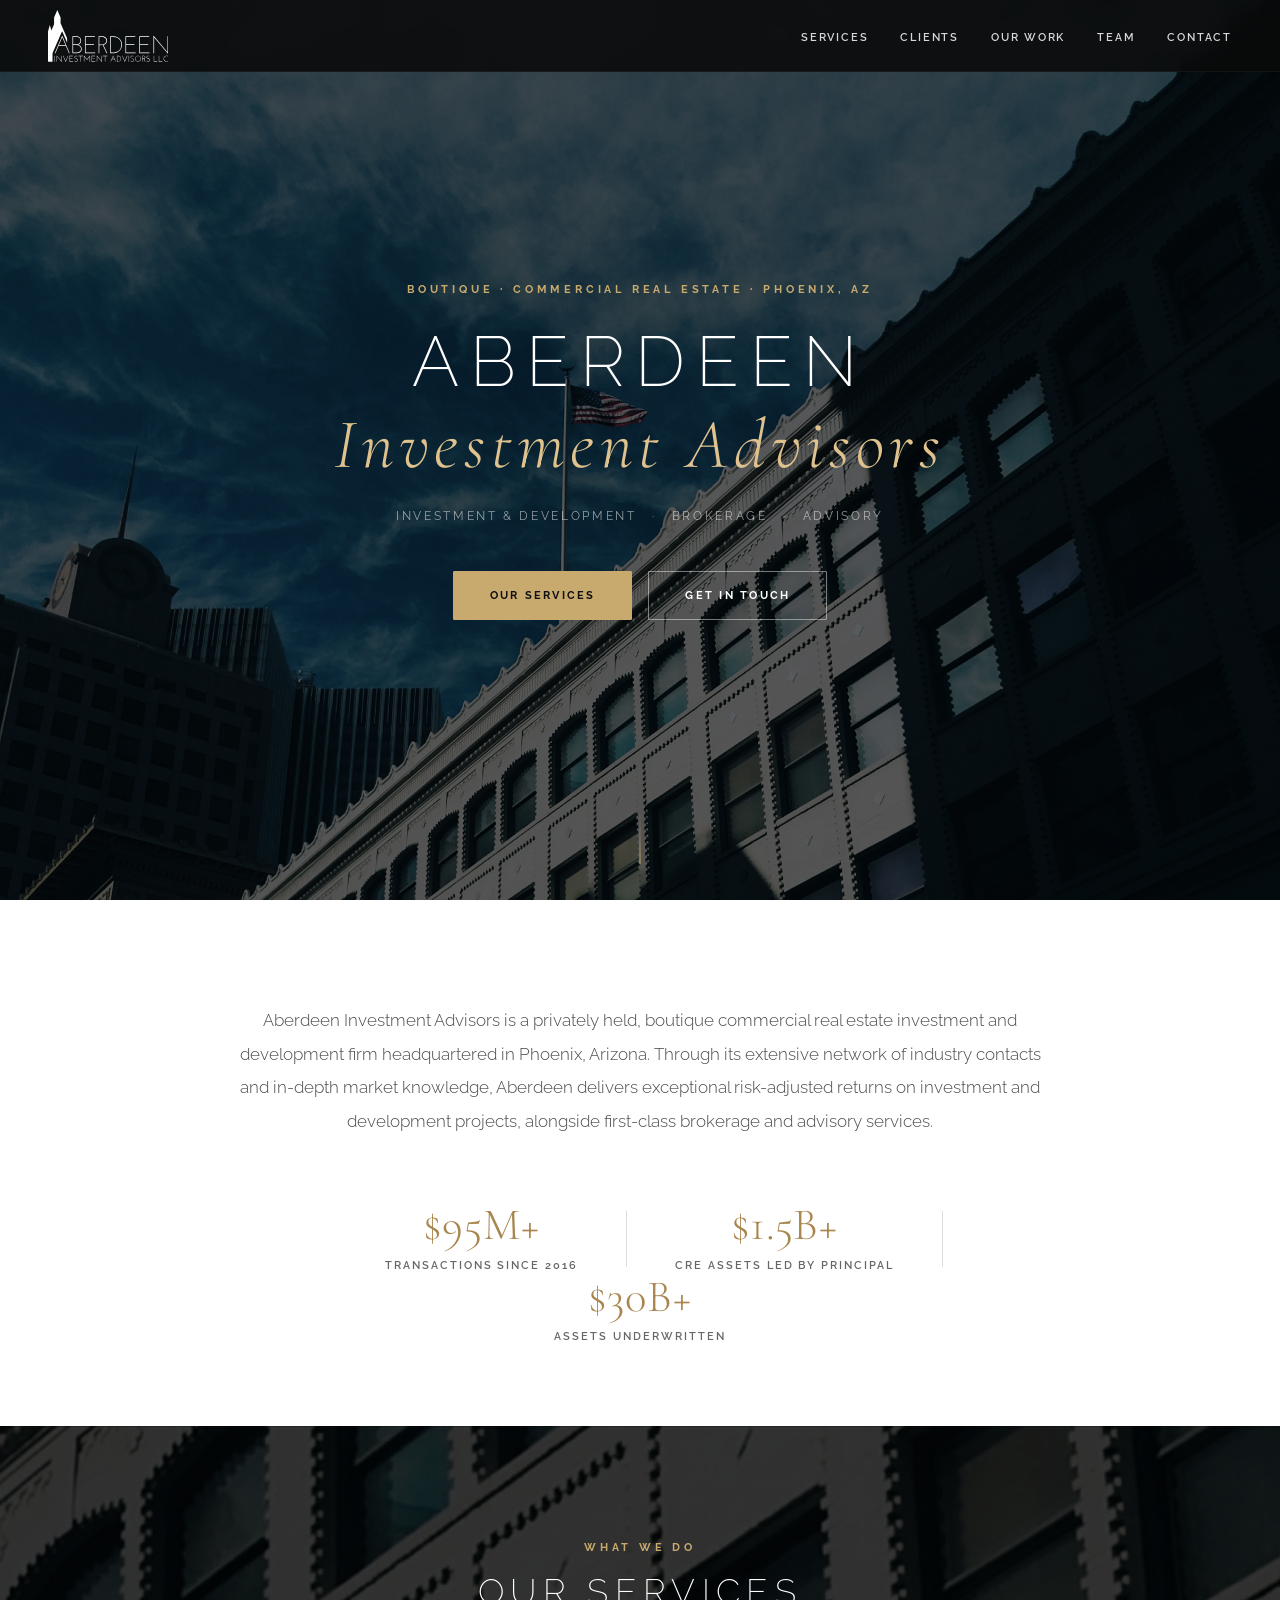
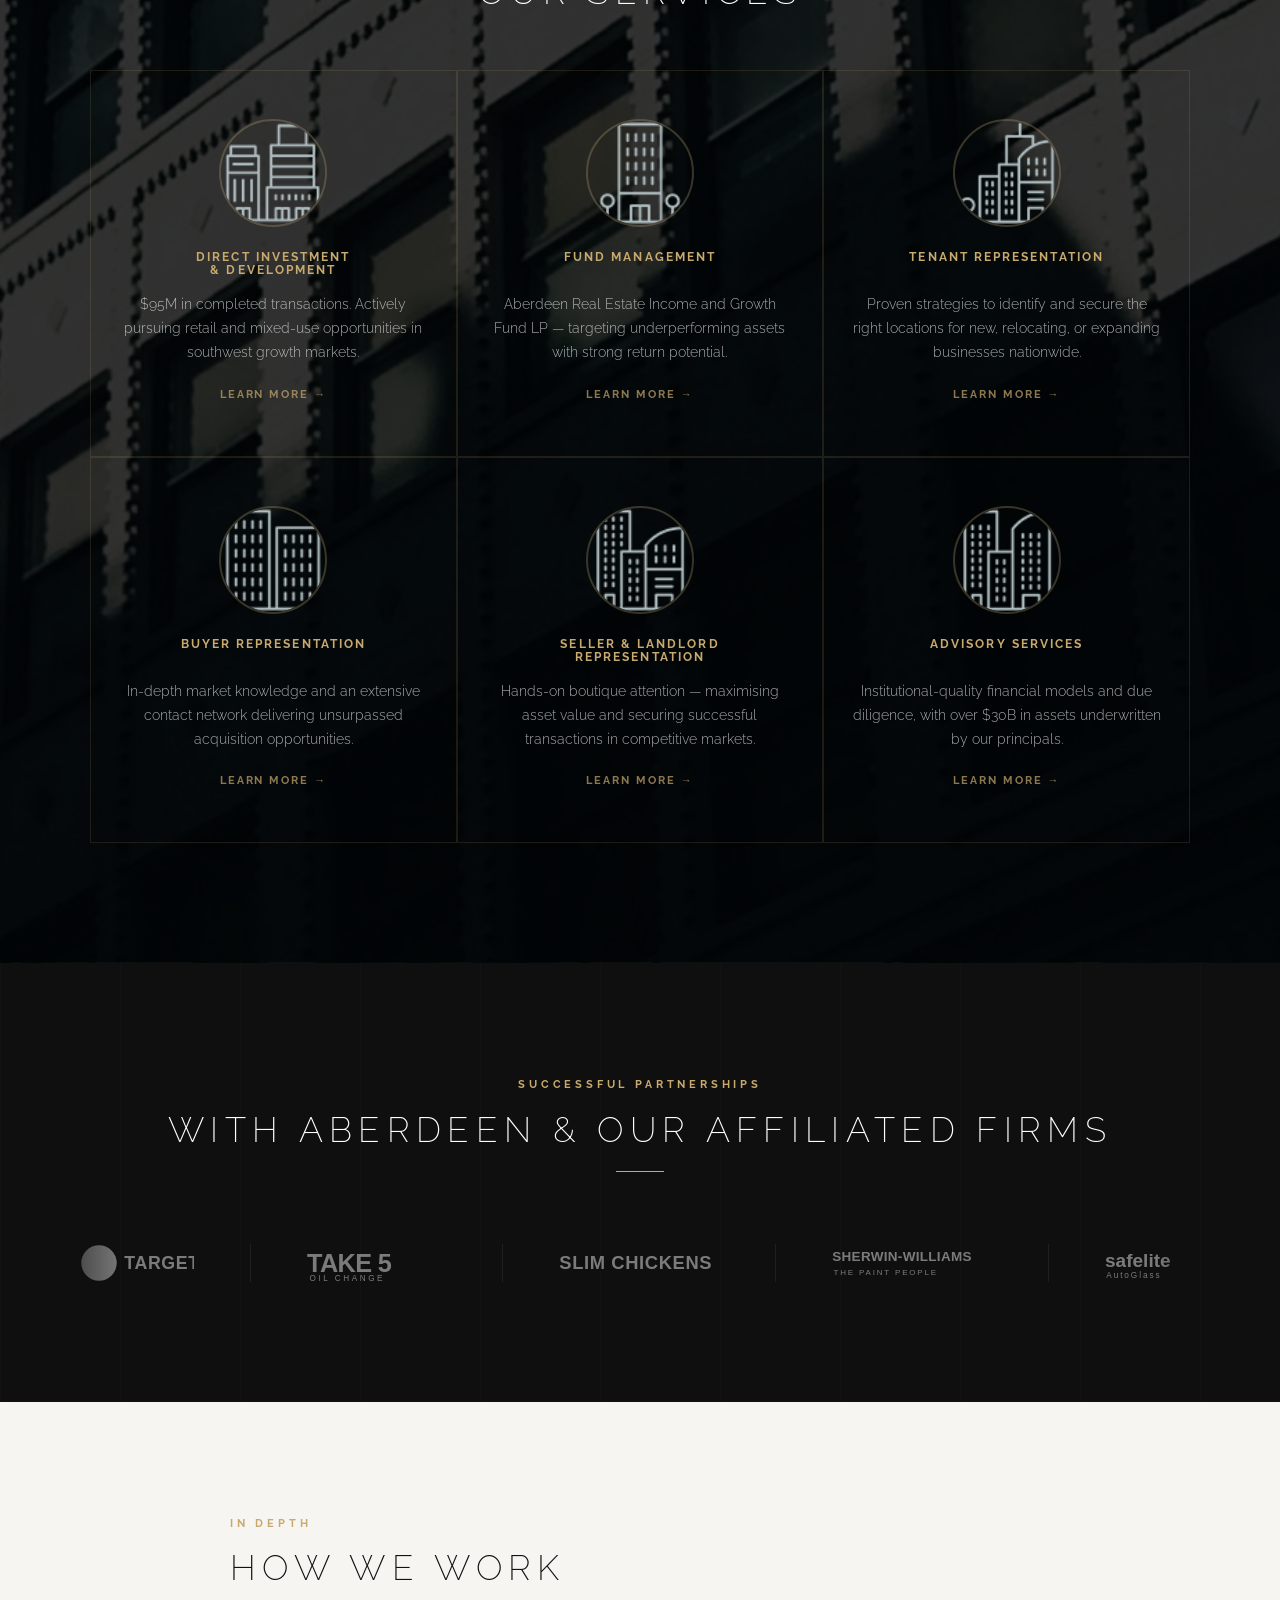
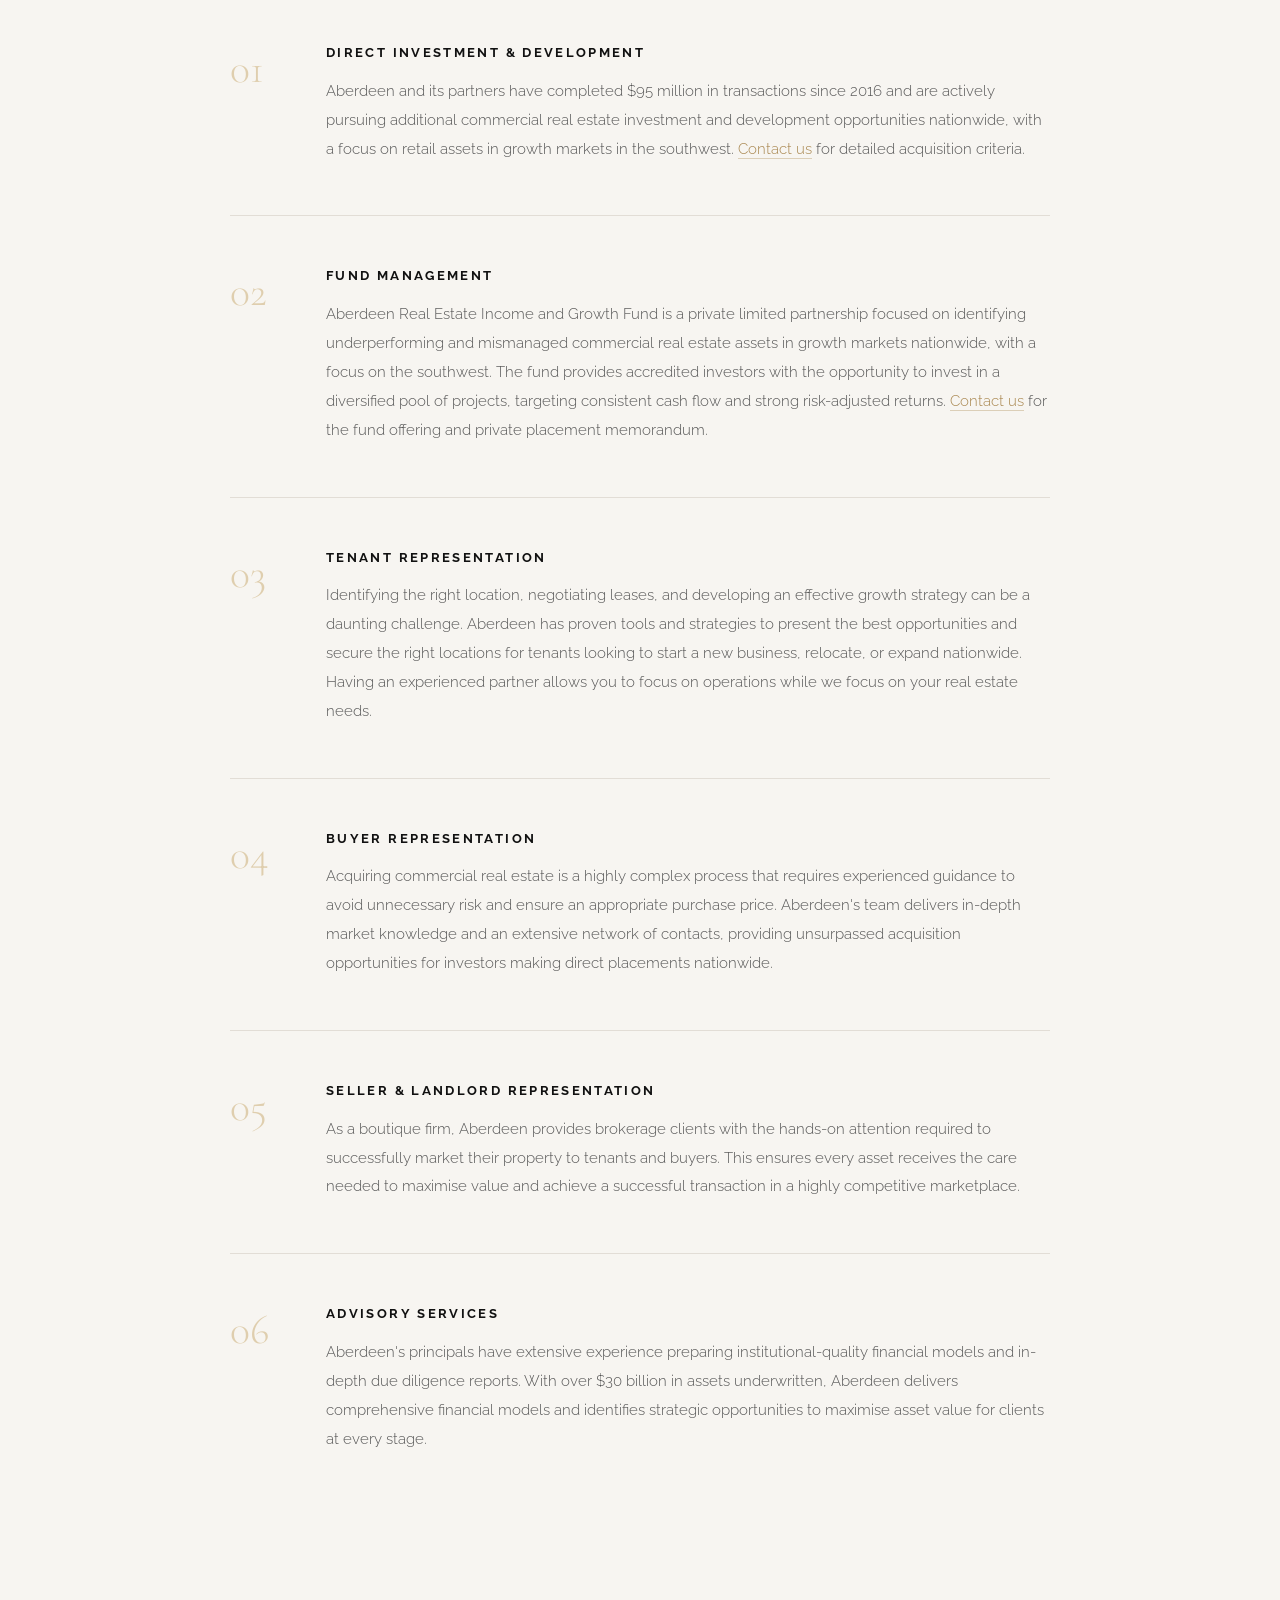
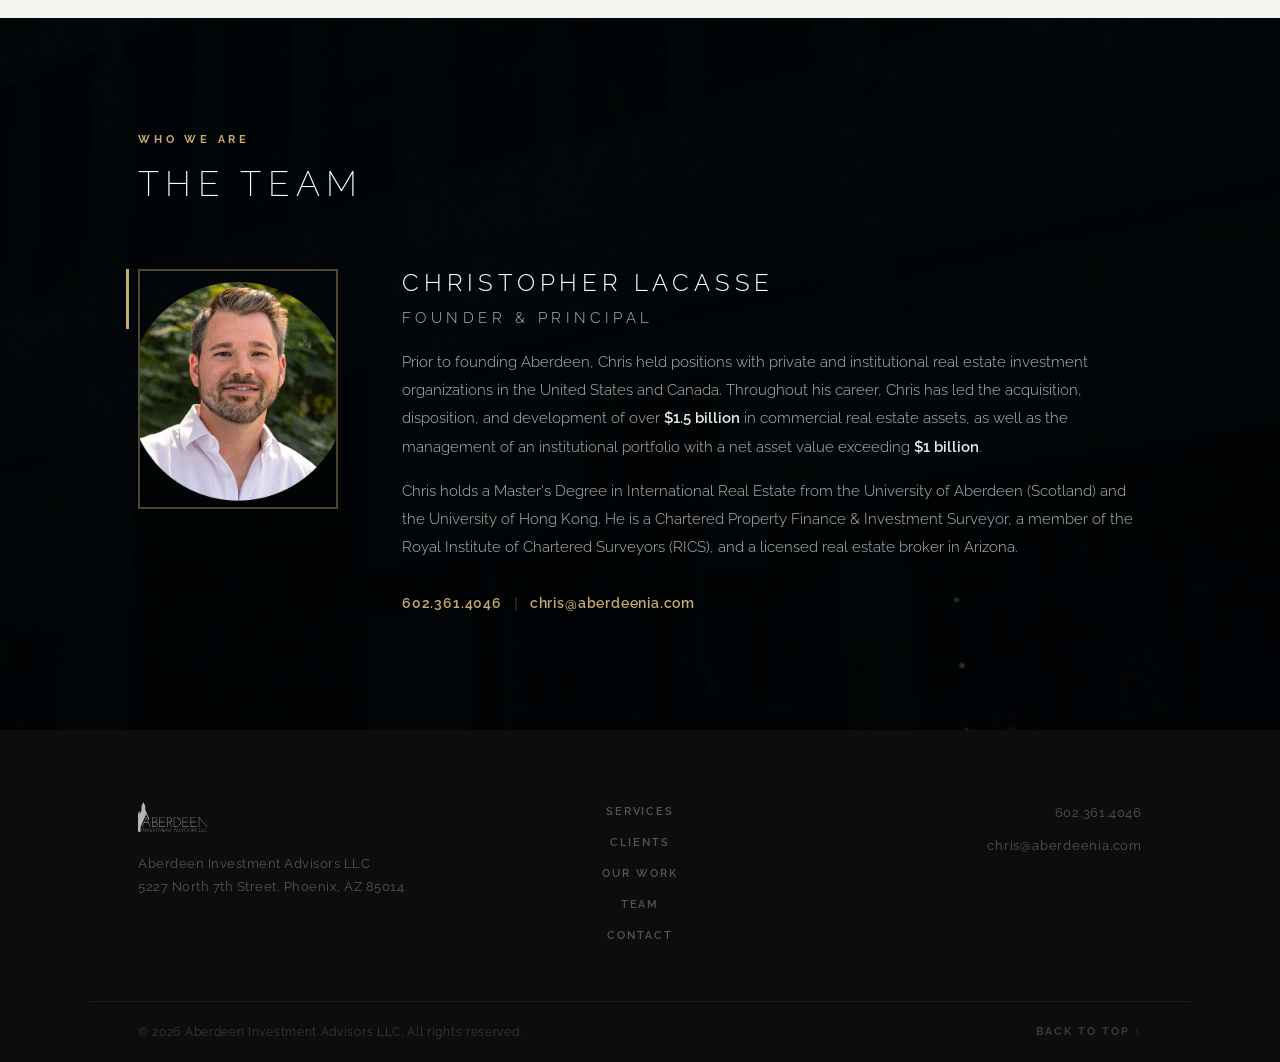
==== commit 6d2decec: "Nav logo larger (52px); client logos → infinite marquee strip - Nav brand logo height 36px → 52px fo" ====
--- a/index.html
+++ b/index.html
@@ -132,22 +132,38 @@
   </section>
 
   <!-- ============================================================ PARTNERS -->
-  <section id="partners" aria-label="Client Brands" class="reveal">
+  <section id="partners" aria-label="Client Brands">
     <p class="section-label">Successful Partnerships</p>
     <h2 class="section-heading">With Aberdeen &amp; Our Affiliated Firms</h2>
-    <div class="logo-grid">
-      <div class="logo-cell"><img src="images/logo-target.svg"          alt="Target" loading="lazy" /></div>
-      <div class="logo-cell"><img src="images/logo-take5.svg"           alt="Take 5 Oil Change" loading="lazy" /></div>
-      <div class="logo-cell"><img src="images/logo-slimchickens.svg"    alt="Slim Chickens" loading="lazy" /></div>
-      <div class="logo-cell"><img src="images/logo-sherwin.svg"         alt="Sherwin-Williams" loading="lazy" /></div>
-      <div class="logo-cell"><img src="images/logo-safelite.svg"        alt="Safelite AutoGlass" loading="lazy" /></div>
-      <div class="logo-cell"><img src="images/logo-innout.svg"          alt="In-N-Out Burger" loading="lazy" /></div>
-      <div class="logo-cell"><img src="images/logo-discounttire.svg"    alt="Discount Tire" loading="lazy" /></div>
-      <div class="logo-cell"><img src="images/logo-blackrockcoffee.svg" alt="Black Rock Coffee Bar" loading="lazy" /></div>
-      <div class="logo-cell"><img src="images/logo-autozone.svg"        alt="AutoZone" loading="lazy" /></div>
-      <div class="logo-cell"><img src="images/logo-bannerurgentcare.svg" alt="Banner Urgent Care" loading="lazy" /></div>
-      <div class="logo-cell"><img src="images/logo-verizon.svg"         alt="Verizon" loading="lazy" /></div>
-      <div class="logo-cell"><img src="images/logo-dunkin.svg"          alt="Dunkin'" loading="lazy" /></div>
+    <div class="marquee-outer" aria-hidden="true">
+      <div class="marquee-track">
+        <!-- First set -->
+        <span class="marquee-item"><img src="images/logo-target.svg"           alt="Target" /></span>
+        <span class="marquee-item"><img src="images/logo-take5.svg"            alt="Take 5 Oil Change" /></span>
+        <span class="marquee-item"><img src="images/logo-slimchickens.svg"     alt="Slim Chickens" /></span>
+        <span class="marquee-item"><img src="images/logo-sherwin.svg"          alt="Sherwin-Williams" /></span>
+        <span class="marquee-item"><img src="images/logo-safelite.svg"         alt="Safelite AutoGlass" /></span>
+        <span class="marquee-item"><img src="images/logo-innout.svg"           alt="In-N-Out Burger" /></span>
+        <span class="marquee-item"><img src="images/logo-discounttire.svg"     alt="Discount Tire" /></span>
+        <span class="marquee-item"><img src="images/logo-blackrockcoffee.svg"  alt="Black Rock Coffee Bar" /></span>
+        <span class="marquee-item"><img src="images/logo-autozone.svg"         alt="AutoZone" /></span>
+        <span class="marquee-item"><img src="images/logo-bannerurgentcare.svg" alt="Banner Urgent Care" /></span>
+        <span class="marquee-item"><img src="images/logo-verizon.svg"          alt="Verizon" /></span>
+        <span class="marquee-item"><img src="images/logo-dunkin.svg"           alt="Dunkin'" /></span>
+        <!-- Duplicate set for seamless loop -->
+        <span class="marquee-item" aria-hidden="true"><img src="images/logo-target.svg"           alt="" /></span>
+        <span class="marquee-item" aria-hidden="true"><img src="images/logo-take5.svg"            alt="" /></span>
+        <span class="marquee-item" aria-hidden="true"><img src="images/logo-slimchickens.svg"     alt="" /></span>
+        <span class="marquee-item" aria-hidden="true"><img src="images/logo-sherwin.svg"          alt="" /></span>
+        <span class="marquee-item" aria-hidden="true"><img src="images/logo-safelite.svg"         alt="" /></span>
+        <span class="marquee-item" aria-hidden="true"><img src="images/logo-innout.svg"           alt="" /></span>
+        <span class="marquee-item" aria-hidden="true"><img src="images/logo-discounttire.svg"     alt="" /></span>
+        <span class="marquee-item" aria-hidden="true"><img src="images/logo-blackrockcoffee.svg"  alt="" /></span>
+        <span class="marquee-item" aria-hidden="true"><img src="images/logo-autozone.svg"         alt="" /></span>
+        <span class="marquee-item" aria-hidden="true"><img src="images/logo-bannerurgentcare.svg" alt="" /></span>
+        <span class="marquee-item" aria-hidden="true"><img src="images/logo-verizon.svg"          alt="" /></span>
+        <span class="marquee-item" aria-hidden="true"><img src="images/logo-dunkin.svg"           alt="" /></span>
+      </div>
     </div>
   </section>
 
--- a/styles.css
+++ b/styles.css
@@ -112,7 +112,7 @@
 
 #nav .logo img,
 #nav .logo svg.brand-logo {
-  height: 36px;
+  height: 52px;
   width: auto;
   transition: opacity 0.2s;
 }
@@ -500,56 +500,56 @@
   margin: 20px auto 0;
 }
 
-.logo-grid {
-  display: grid;
-  grid-template-columns: repeat(4, 1fr);
-  max-width: 920px;
-  margin: 0 auto;
-  position: relative;
-}
-
-.logo-cell {
+.marquee-outer {
+  width: 100%;
+  overflow: hidden;
+  /* Fade edges to dark */
+  -webkit-mask-image: linear-gradient(to right, transparent 0%, black 8%, black 92%, transparent 100%);
+  mask-image:         linear-gradient(to right, transparent 0%, black 8%, black 92%, transparent 100%);
+}
+
+.marquee-track {
+  display: flex;
+  align-items: center;
+  /* 24 items × 220px each = 5280px total; loop over first 12 = 2640px */
+  width: max-content;
+  animation: marquee-scroll 32s linear infinite;
+}
+
+/* Pause on hover — respects user preference for reduced motion */
+@media (prefers-reduced-motion: no-preference) {
+  .marquee-outer:hover .marquee-track { animation-play-state: paused; }
+}
+@media (prefers-reduced-motion: reduce) {
+  .marquee-track { animation: none; }
+}
+
+@keyframes marquee-scroll {
+  0%   { transform: translateX(0); }
+  100% { transform: translateX(-50%); }
+}
+
+.marquee-item {
+  flex-shrink: 0;
   display: flex;
   align-items: center;
   justify-content: center;
-  padding: 40px 32px;
-  border-right: 1px solid rgba(255,255,255,0.06);
-  border-bottom: 1px solid rgba(255,255,255,0.06);
-  transition: background 0.3s;
-  position: relative;
-  overflow: hidden;
-}
-
-/* Remove right border on last column, bottom border on last row */
-.logo-cell:nth-child(4n)   { border-right: none; }
-.logo-cell:nth-child(n+9)  { border-bottom: none; }
-
-.logo-cell::before {
-  content: '';
-  position: absolute;
-  inset: 0;
-  background: var(--gold);
-  opacity: 0;
-  transition: opacity 0.3s;
-}
-
-.logo-cell:hover::before { opacity: 0.04; }
-
-.logo-cell img {
-  height: 40px;
+  padding: 0 56px;
+  border-right: 1px solid rgba(255,255,255,0.07);
+}
+.marquee-item:last-child { border-right: none; }
+
+.marquee-item img {
+  height: 38px;
   width: auto;
-  max-width: 140px;
+  max-width: 160px;
   object-fit: contain;
-  position: relative;
-  z-index: 1;
-  /* All logos rendered white on dark background */
-  filter: brightness(0) invert(1) opacity(0.5);
-  transition: filter 0.35s var(--ease), transform 0.35s var(--ease);
-}
-
-.logo-cell:hover img {
-  filter: brightness(0) invert(1) opacity(1);
-  transform: scale(1.06);
+  filter: brightness(0) invert(1) opacity(0.45);
+  transition: filter 0.3s;
+  display: block;
+}
+.marquee-outer:hover .marquee-item img {
+  filter: brightness(0) invert(1) opacity(0.7);
 }
 
 /* ============================================================
@@ -988,11 +988,7 @@
 @media (max-width: 900px) {
   .services-grid { grid-template-columns: repeat(2, 1fr); }
 
-  .logo-grid { grid-template-columns: repeat(3, 1fr); }
-  .logo-cell:nth-child(4n)  { border-right: 1px solid rgba(255,255,255,0.06); }
-  .logo-cell:nth-child(3n)  { border-right: none; }
-  .logo-cell:nth-child(n+9) { border-bottom: 1px solid rgba(255,255,255,0.06); }
-  .logo-cell:nth-child(n+10){ border-bottom: none; }
+  .marquee-item { padding: 0 36px; }
 
   .bio-wrapper {
     grid-template-columns: 1fr;
@@ -1034,11 +1030,8 @@
 
   .services-grid { grid-template-columns: 1fr; }
 
-  .logo-grid { grid-template-columns: repeat(2, 1fr); }
-  .logo-cell:nth-child(3n)  { border-right: 1px solid rgba(255,255,255,0.06); }
-  .logo-cell:nth-child(2n)  { border-right: none; }
-  .logo-cell:nth-child(n+10){ border-bottom: 1px solid rgba(255,255,255,0.06); }
-  .logo-cell:nth-child(n+11){ border-bottom: none; }
+  .marquee-item { padding: 0 28px; }
+  .marquee-item img { height: 30px; }
 
   .stat-row { flex-direction: column; gap: 32px; }
   .stat-divider { width: 48px; height: 1px; }
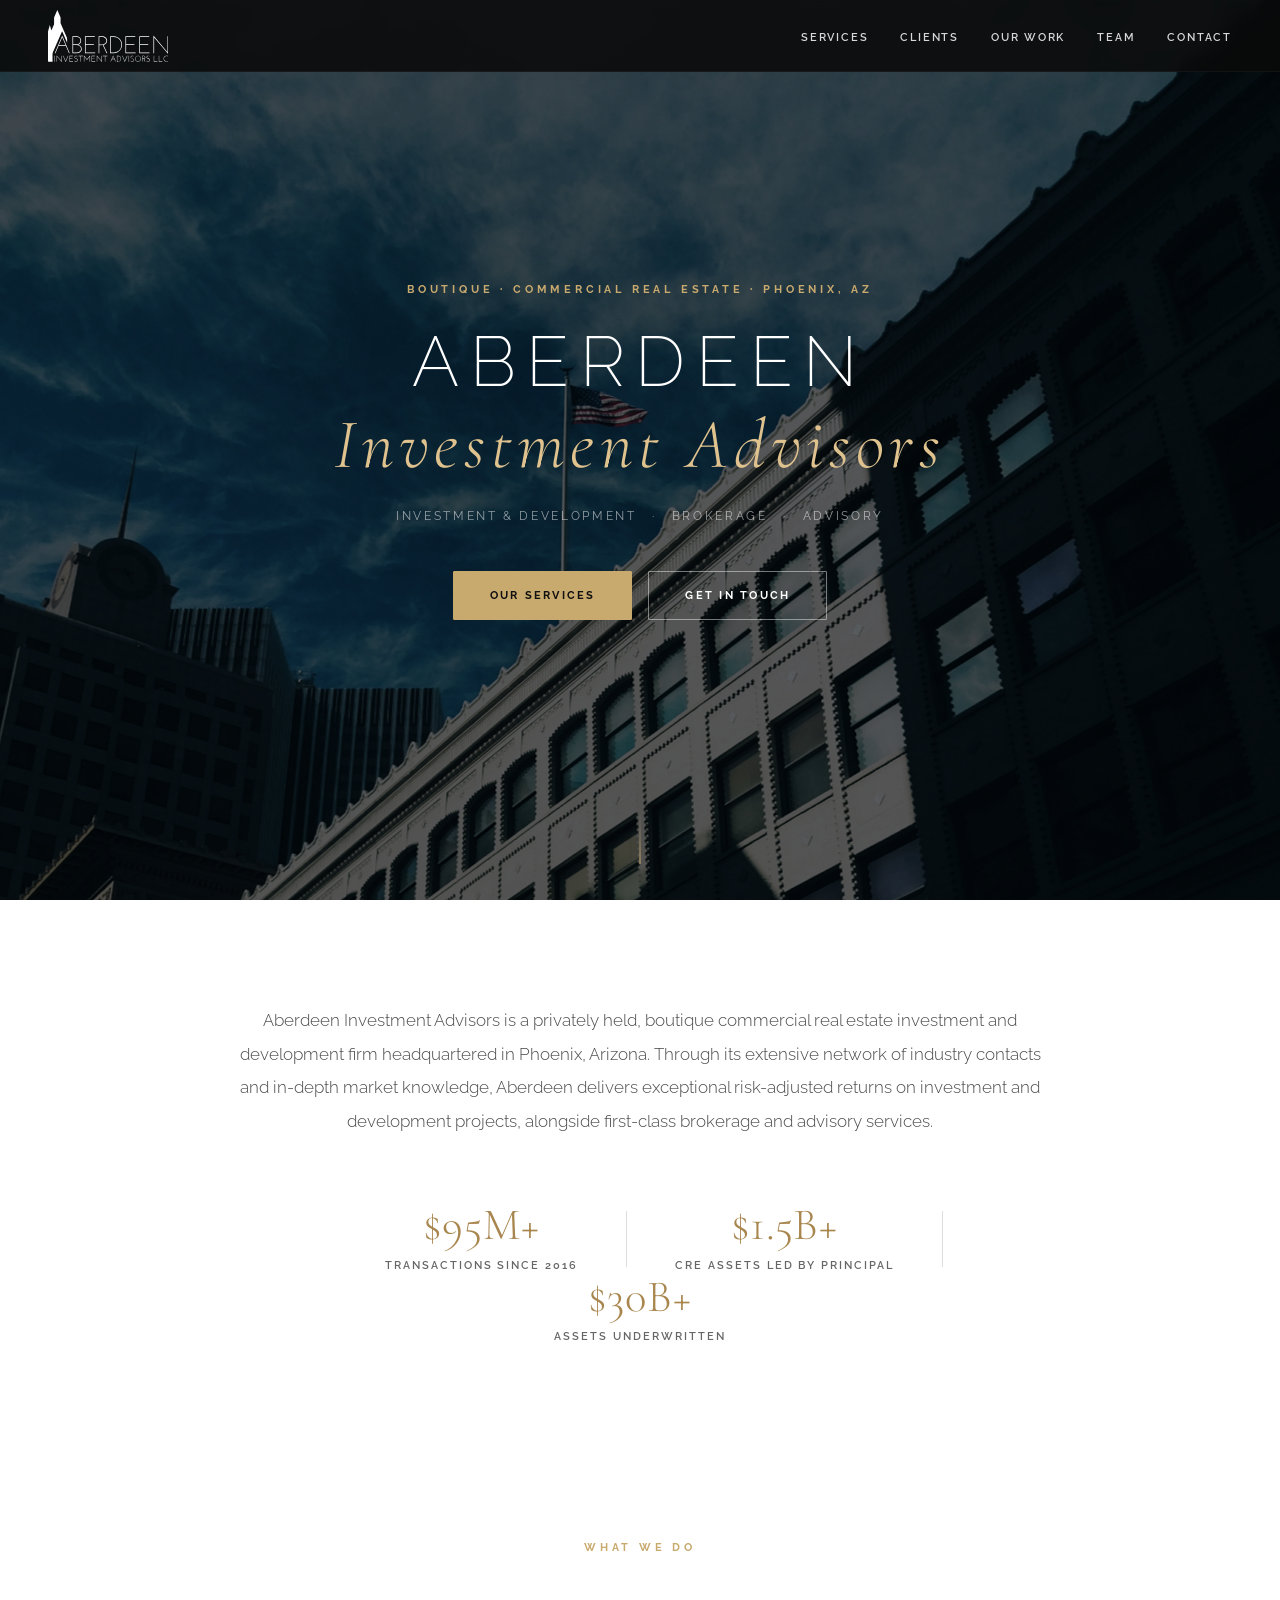
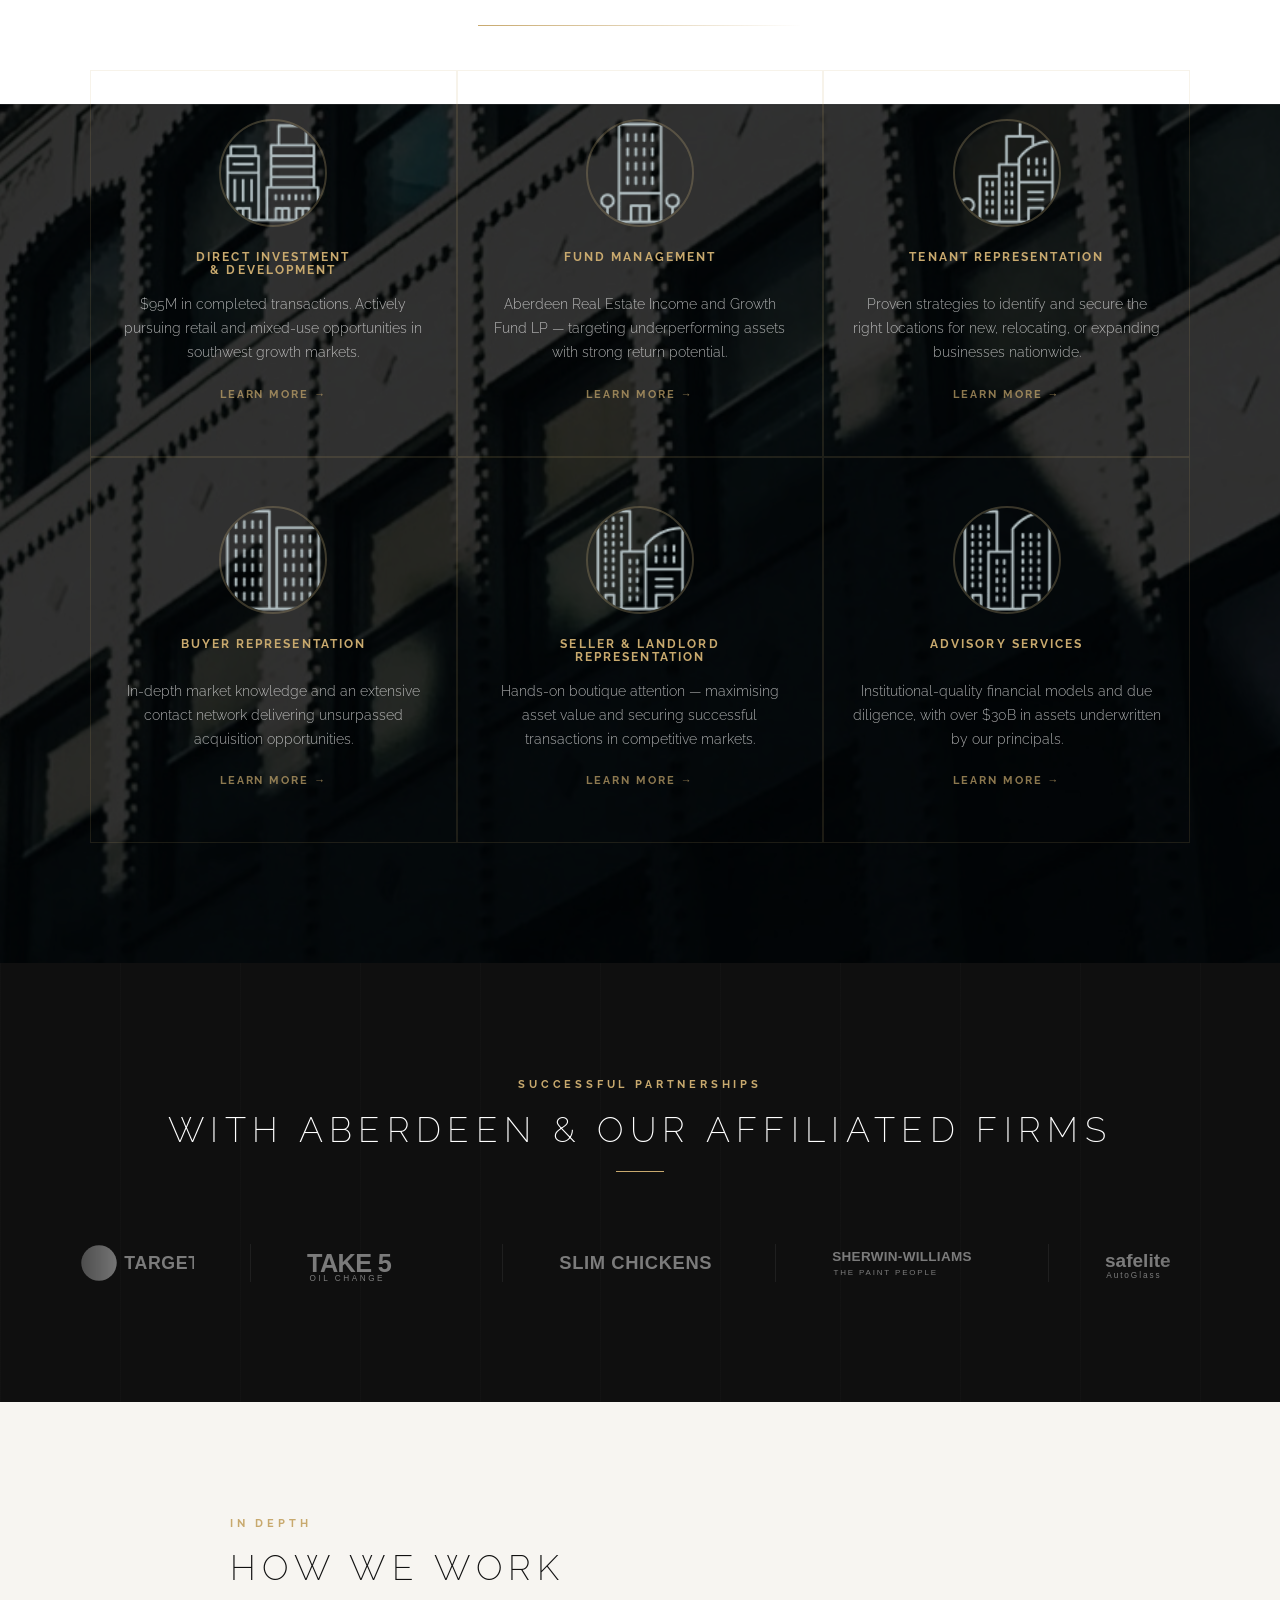
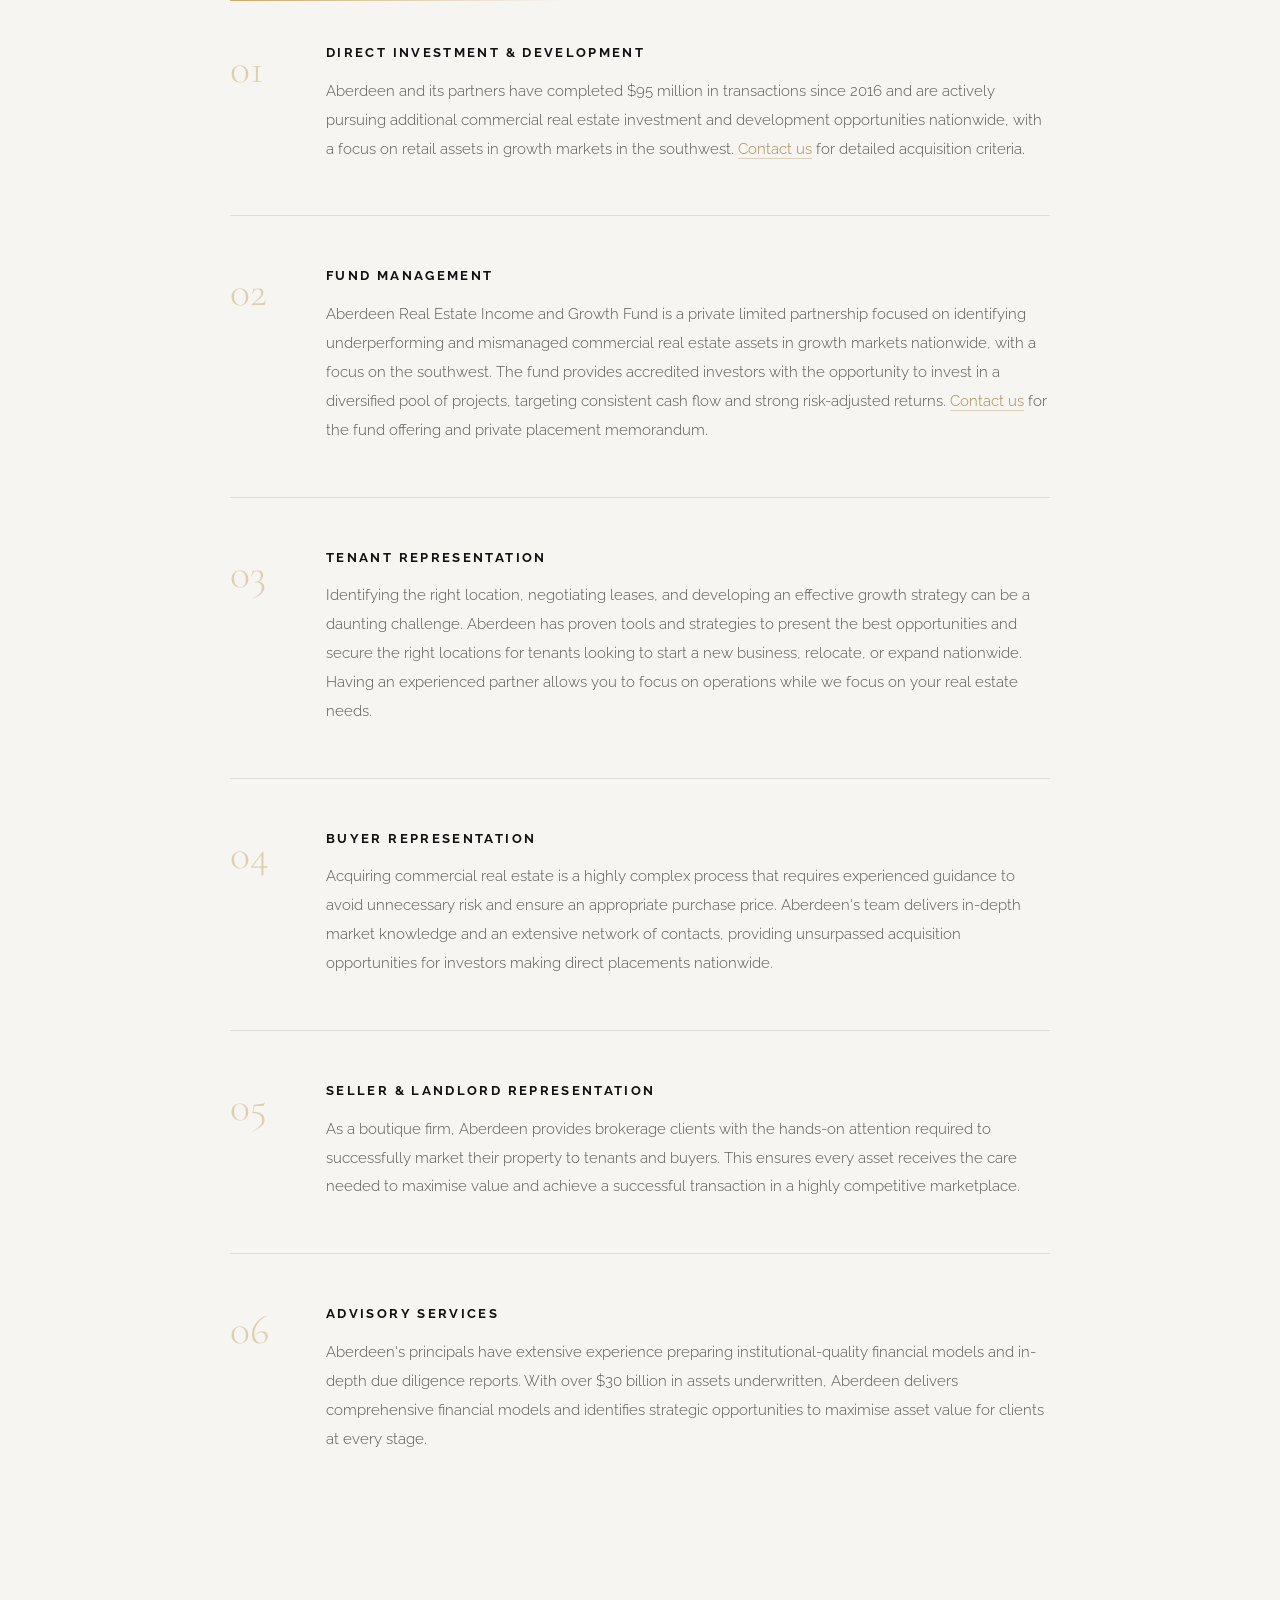
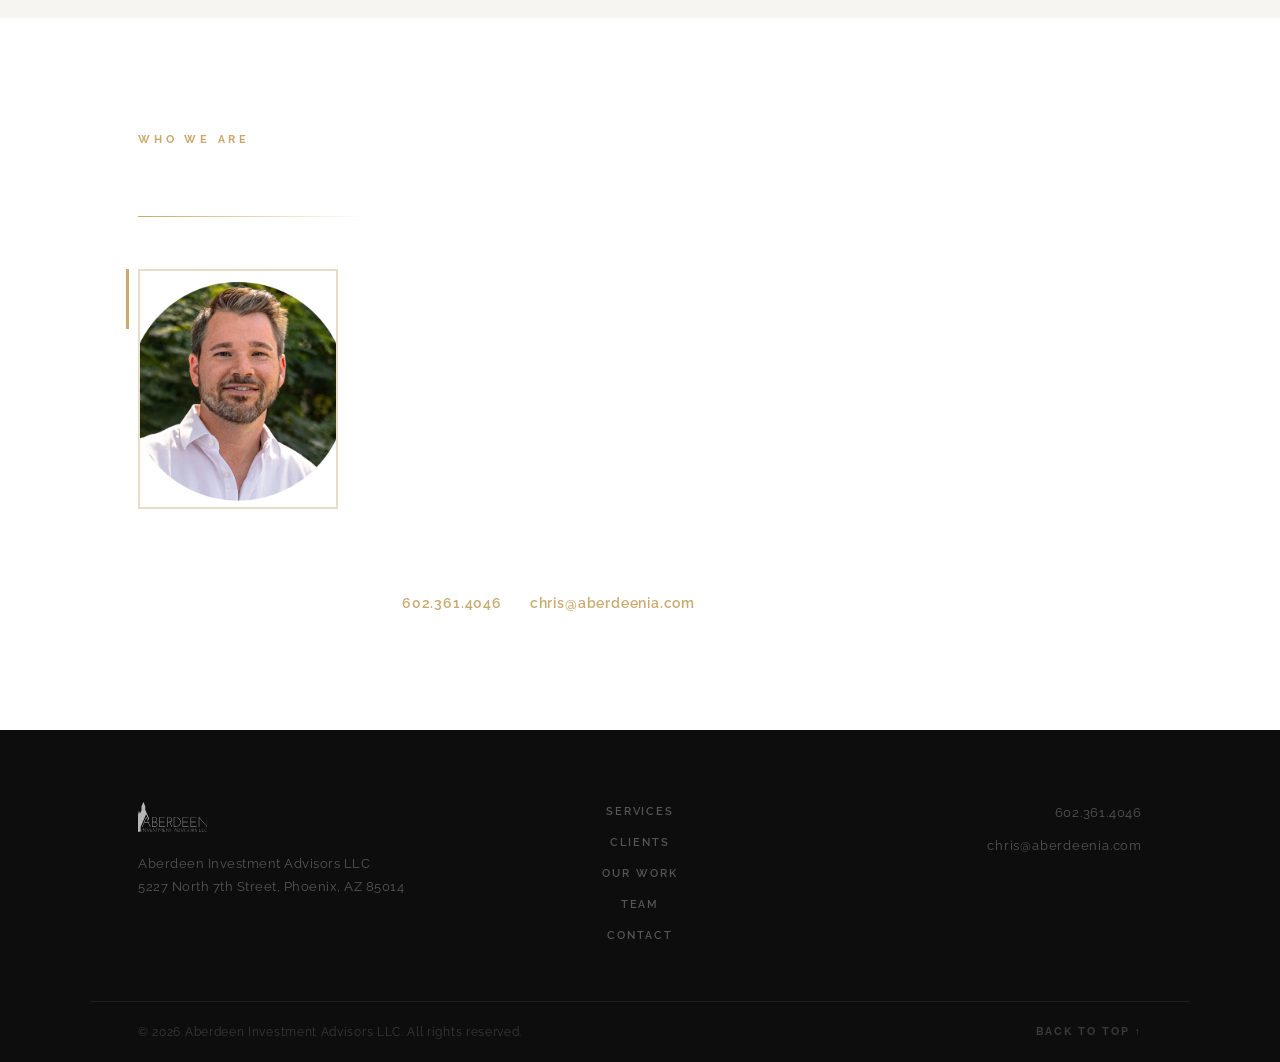
==== commit 4c8d28b2: "Add parallax + fancy scroll effects: hero/section parallax, scroll progress bar, stat counters, card" ====
--- a/index.html
+++ b/index.html
@@ -15,6 +15,9 @@
   <link rel="stylesheet" href="styles.css" />
 </head>
 <body id="header">
+
+  <!-- Scroll progress bar -->
+  <div id="scroll-progress" aria-hidden="true"></div>
 
   <!-- ============================================================ NAV -->
   <nav id="nav">
@@ -61,17 +64,17 @@
     </p>
     <div class="stat-row">
       <div class="stat">
-        <span class="stat-num">$95M+</span>
+        <span class="stat-num" data-target="95" data-prefix="$" data-suffix="M+">$95M+</span>
         <span class="stat-label">Transactions since 2016</span>
       </div>
       <div class="stat-divider"></div>
       <div class="stat">
-        <span class="stat-num">$1.5B+</span>
+        <span class="stat-num" data-target="1.5" data-prefix="$" data-suffix="B+" data-decimals="1">$1.5B+</span>
         <span class="stat-label">CRE assets led by principal</span>
       </div>
       <div class="stat-divider"></div>
       <div class="stat">
-        <span class="stat-num">$30B+</span>
+        <span class="stat-num" data-target="30" data-prefix="$" data-suffix="B+">$30B+</span>
         <span class="stat-label">Assets underwritten</span>
       </div>
     </div>
@@ -315,7 +318,7 @@
 
   <!-- ============================================================ JS -->
   <script>
-    // Mobile nav toggle with animated hamburger
+    // ── Mobile nav toggle ──────────────────────────────────────────
     function toggleNav(btn) {
       const links = document.getElementById('nav-links');
       const open  = links.classList.toggle('open');
@@ -331,12 +334,15 @@
       });
     });
 
-    // Nav shrink on scroll
+    // ── Respect prefers-reduced-motion ────────────────────────────
+    const reducedMotion = window.matchMedia('(prefers-reduced-motion: reduce)').matches;
+
+    // ── Nav shrink on scroll ───────────────────────────────────────
     window.addEventListener('scroll', function() {
       document.getElementById('nav').classList.toggle('scrolled', window.scrollY > 60);
     }, { passive: true });
 
-    // Scroll-reveal
+    // ── Scroll-reveal (IntersectionObserver) ──────────────────────
     const revealEls = document.querySelectorAll('.reveal, .reveal-card');
     if ('IntersectionObserver' in window) {
       const io = new IntersectionObserver(function(entries) {
@@ -348,6 +354,120 @@
     } else {
       revealEls.forEach(function(el) { el.classList.add('visible'); });
     }
+
+    // ── Section heading line-draw (IntersectionObserver) ──────────
+    const headings = document.querySelectorAll('.section-heading');
+    if ('IntersectionObserver' in window) {
+      const hio = new IntersectionObserver(function(entries) {
+        entries.forEach(function(e) {
+          if (e.isIntersecting) {
+            e.target.classList.add('line-visible');
+            hio.unobserve(e.target);
+          }
+        });
+      }, { threshold: 0.4 });
+      headings.forEach(function(h) { hio.observe(h); });
+    } else {
+      headings.forEach(function(h) { h.classList.add('line-visible'); });
+    }
+
+    // ── Scroll progress bar ───────────────────────────────────────
+    var progressBar = document.getElementById('scroll-progress');
+    function updateProgress() {
+      var scrollTop  = window.scrollY || document.documentElement.scrollTop;
+      var docHeight  = document.documentElement.scrollHeight - window.innerHeight;
+      var pct = docHeight > 0 ? (scrollTop / docHeight) * 100 : 0;
+      progressBar.style.width = pct + '%';
+    }
+    window.addEventListener('scroll', updateProgress, { passive: true });
+
+    // ── Parallax (requestAnimationFrame) ──────────────────────────
+    if (!reducedMotion) {
+      var heroBg     = document.querySelector('.hero-bg');
+      var sectionBgs = document.querySelectorAll('#services-overview .bg-img, #who-we-are .bg-img');
+      var ticking    = false;
+
+      function applyParallax() {
+        var scrollY = window.scrollY;
+
+        // Hero bg — moves up as user scrolls down (subtle 0.35 rate)
+        if (heroBg) {
+          heroBg.style.transform = 'scale(1.04) translateY(' + (scrollY * 0.35) + 'px)';
+        }
+
+        // Section bg imgs — lighter parallax (0.18 rate)
+        sectionBgs.forEach(function(bg) {
+          var rect   = bg.parentElement.getBoundingClientRect();
+          var center = rect.top + rect.height / 2 - window.innerHeight / 2;
+          bg.style.transform = 'translateY(' + (center * 0.18) + 'px)';
+        });
+
+        ticking = false;
+      }
+
+      window.addEventListener('scroll', function() {
+        if (!ticking) {
+          requestAnimationFrame(applyParallax);
+          ticking = true;
+        }
+      }, { passive: true });
+
+      // Run once on load to set initial state
+      applyParallax();
+    }
+
+    // ── Stat counters ─────────────────────────────────────────────
+    function animateCounter(el) {
+      var target   = parseFloat(el.dataset.target);
+      var prefix   = el.dataset.prefix   || '';
+      var suffix   = el.dataset.suffix   || '';
+      var decimals = parseInt(el.dataset.decimals || '0', 10);
+      var duration = 1600; // ms
+      var start    = null;
+
+      function step(ts) {
+        if (!start) start = ts;
+        var progress = Math.min((ts - start) / duration, 1);
+        // Ease out cubic
+        var ease = 1 - Math.pow(1 - progress, 3);
+        var value = target * ease;
+        el.textContent = prefix + value.toFixed(decimals) + suffix;
+        if (progress < 1) requestAnimationFrame(step);
+      }
+      requestAnimationFrame(step);
+    }
+
+    var statEls = document.querySelectorAll('.stat-num[data-target]');
+    if ('IntersectionObserver' in window && !reducedMotion) {
+      var cio = new IntersectionObserver(function(entries) {
+        entries.forEach(function(e) {
+          if (e.isIntersecting) {
+            animateCounter(e.target);
+            cio.unobserve(e.target);
+          }
+        });
+      }, { threshold: 0.5 });
+      statEls.forEach(function(el) { cio.observe(el); });
+    }
+
+    // ── Service card 3D tilt on mousemove ─────────────────────────
+    if (!reducedMotion) {
+      document.querySelectorAll('.service-card').forEach(function(card) {
+        card.addEventListener('mousemove', function(e) {
+          var rect   = card.getBoundingClientRect();
+          var cx     = rect.left + rect.width  / 2;
+          var cy     = rect.top  + rect.height / 2;
+          var dx     = (e.clientX - cx) / (rect.width  / 2); // -1 to 1
+          var dy     = (e.clientY - cy) / (rect.height / 2); // -1 to 1
+          var rotY   =  dx * 6;  // max 6°
+          var rotX   = -dy * 4;  // max 4°
+          card.style.transform = 'rotateX(' + rotX + 'deg) rotateY(' + rotY + 'deg) translateZ(4px)';
+        });
+        card.addEventListener('mouseleave', function() {
+          card.style.transform = '';
+        });
+      });
+    }
   </script>
 
 </body>
--- a/styles.css
+++ b/styles.css
@@ -59,8 +59,22 @@
   letter-spacing: 0.18em;
   color: var(--white);
   margin-bottom: 56px;
+  position: relative;
+  display: inline-block;
 }
 .section-heading.dark { color: var(--ink); }
+
+/* ---------- Scroll progress bar ---------- */
+#scroll-progress {
+  position: fixed;
+  top: 0; left: 0;
+  z-index: 1001;
+  height: 2px;
+  width: 0%;
+  background: linear-gradient(90deg, var(--gold-dark), var(--gold-light));
+  pointer-events: none;
+  transition: width 0.08s linear;
+}
 
 /* ---------- Scroll-reveal ---------- */
 .reveal {
@@ -85,6 +99,49 @@
 .reveal-card.visible {
   opacity: 1;
   transform: none;
+}
+
+/* ---------- Section heading underline draw ---------- */
+.section-heading::after {
+  content: '';
+  position: absolute;
+  left: 0; bottom: -12px;
+  width: 100%; height: 1px;
+  background: linear-gradient(90deg, var(--gold), transparent);
+  transform: scaleX(0);
+  transform-origin: left;
+  transition: transform 1s var(--ease) 0.3s;
+}
+.section-heading.line-visible::after {
+  transform: scaleX(1);
+}
+
+/* ---------- Parallax targets ---------- */
+.hero-bg,
+#services-overview .bg-img,
+#who-we-are .bg-img {
+  will-change: transform;
+}
+
+/* ---------- Service card 3D tilt ---------- */
+.service-card {
+  perspective: 800px;
+  transform-style: preserve-3d;
+  transition: background 0.3s, border-color 0.3s, transform 0.15s ease, box-shadow 0.15s ease;
+}
+
+/* ---------- Stat counter ---------- */
+.stat-num {
+  display: inline-block;
+  transition: transform 0.4s var(--ease);
+}
+
+/* ---------- Reduced motion overrides ---------- */
+@media (prefers-reduced-motion: reduce) {
+  #scroll-progress { display: none; }
+  .hero-bg, #services-overview .bg-img, #who-we-are .bg-img { will-change: auto; }
+  .section-heading::after { transition: none; transform: scaleX(1); }
+  .service-card { transform: none !important; }
 }
 
 /* ============================================================
@@ -182,11 +239,10 @@
   background-size: cover;
   background-position: center 40%;
   filter: brightness(0.38);
-  transform: scale(1.04);
-  transition: transform 8s ease-out;
-}
-/* Subtle Ken Burns on load */
-#hero:hover .hero-bg { transform: scale(1.07); }
+  /* Transform handled by JS parallax; no CSS transition to avoid fighting rAF */
+}
+/* Subtle Ken Burns on load — brightness lift on hover */
+#hero:hover .hero-bg { filter: brightness(0.42); transition: filter 1.2s ease; }
 
 .hero-content {
   position: relative;
@@ -490,7 +546,7 @@
   margin-bottom: 72px;
 }
 
-/* Gold rule beneath heading */
+/* Gold rule beneath heading — override animated ::after */
 #partners .section-heading::after {
   content: '';
   display: block;
@@ -498,6 +554,11 @@
   height: 1px;
   background: var(--gold);
   margin: 20px auto 0;
+  transform: scaleX(1) !important;
+  transform-origin: center;
+  transition: none;
+  position: static;
+  left: auto; bottom: auto;
 }
 
 .marquee-outer {
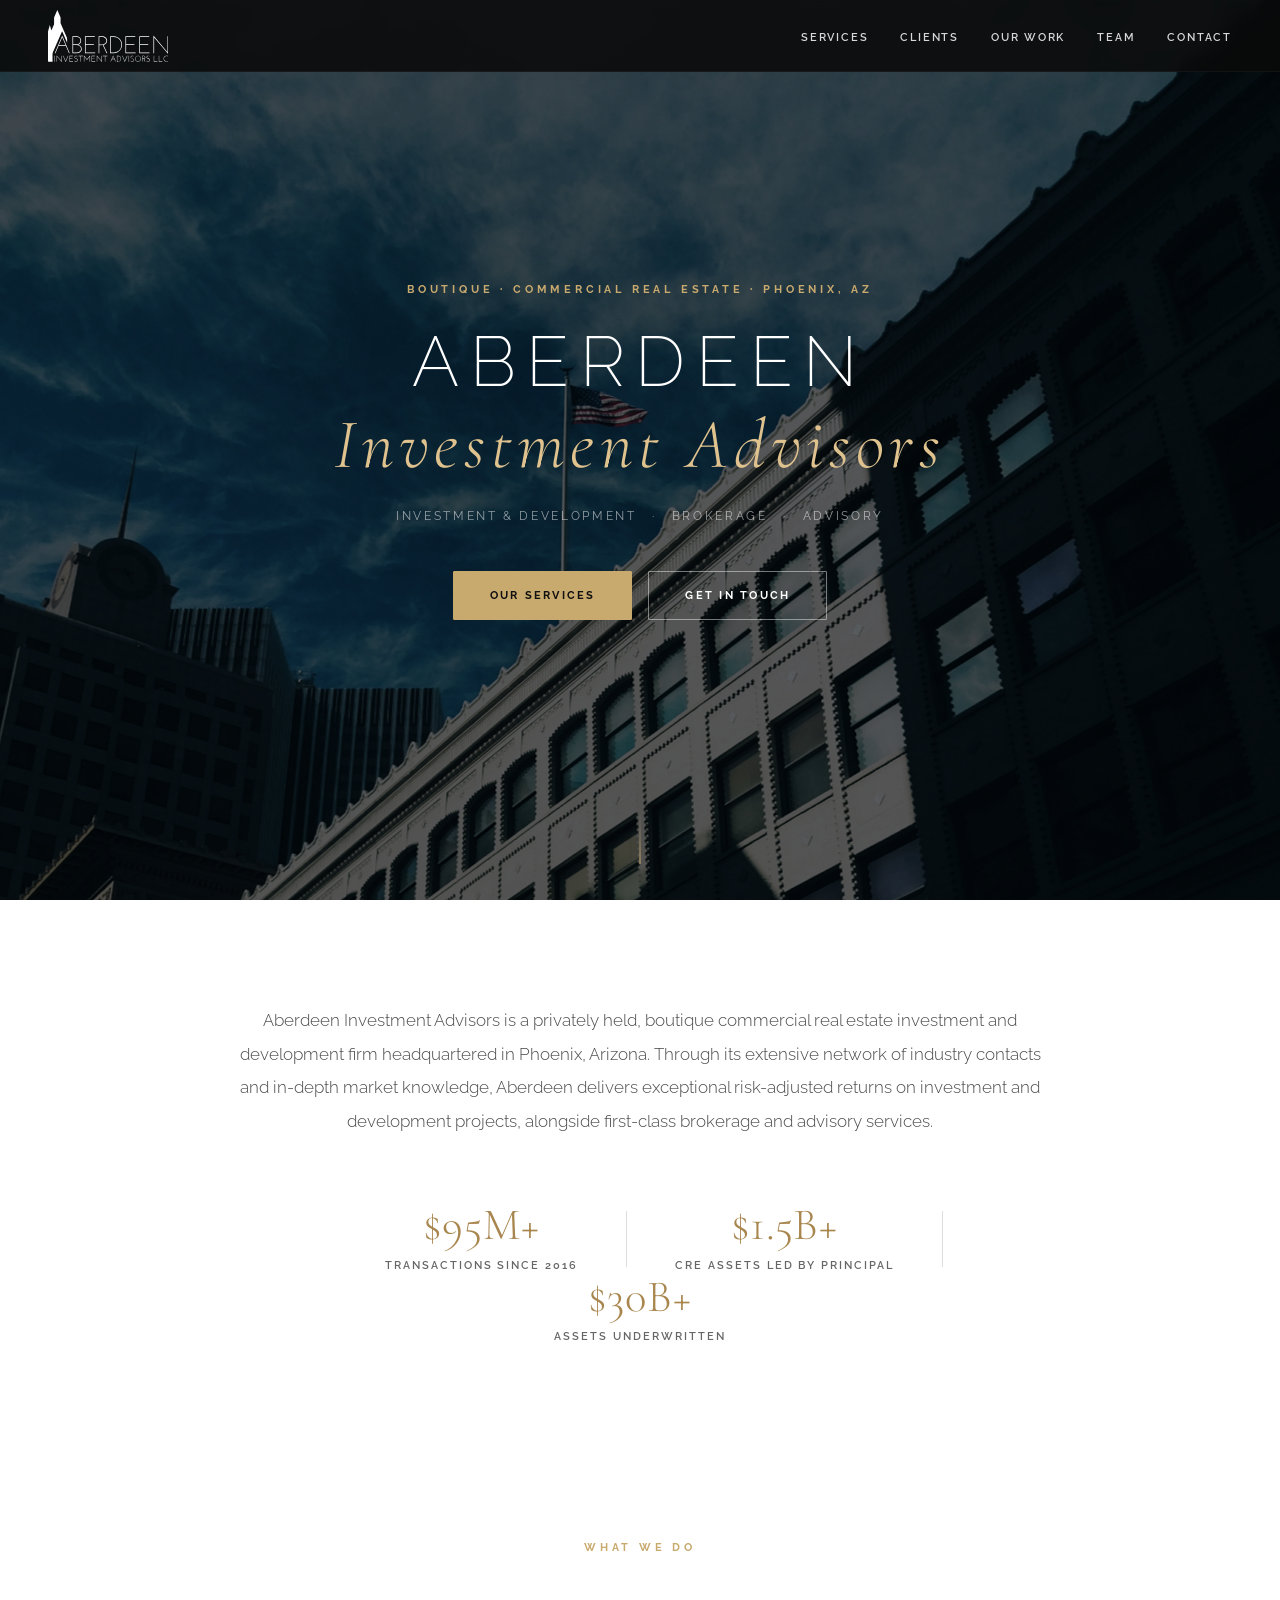
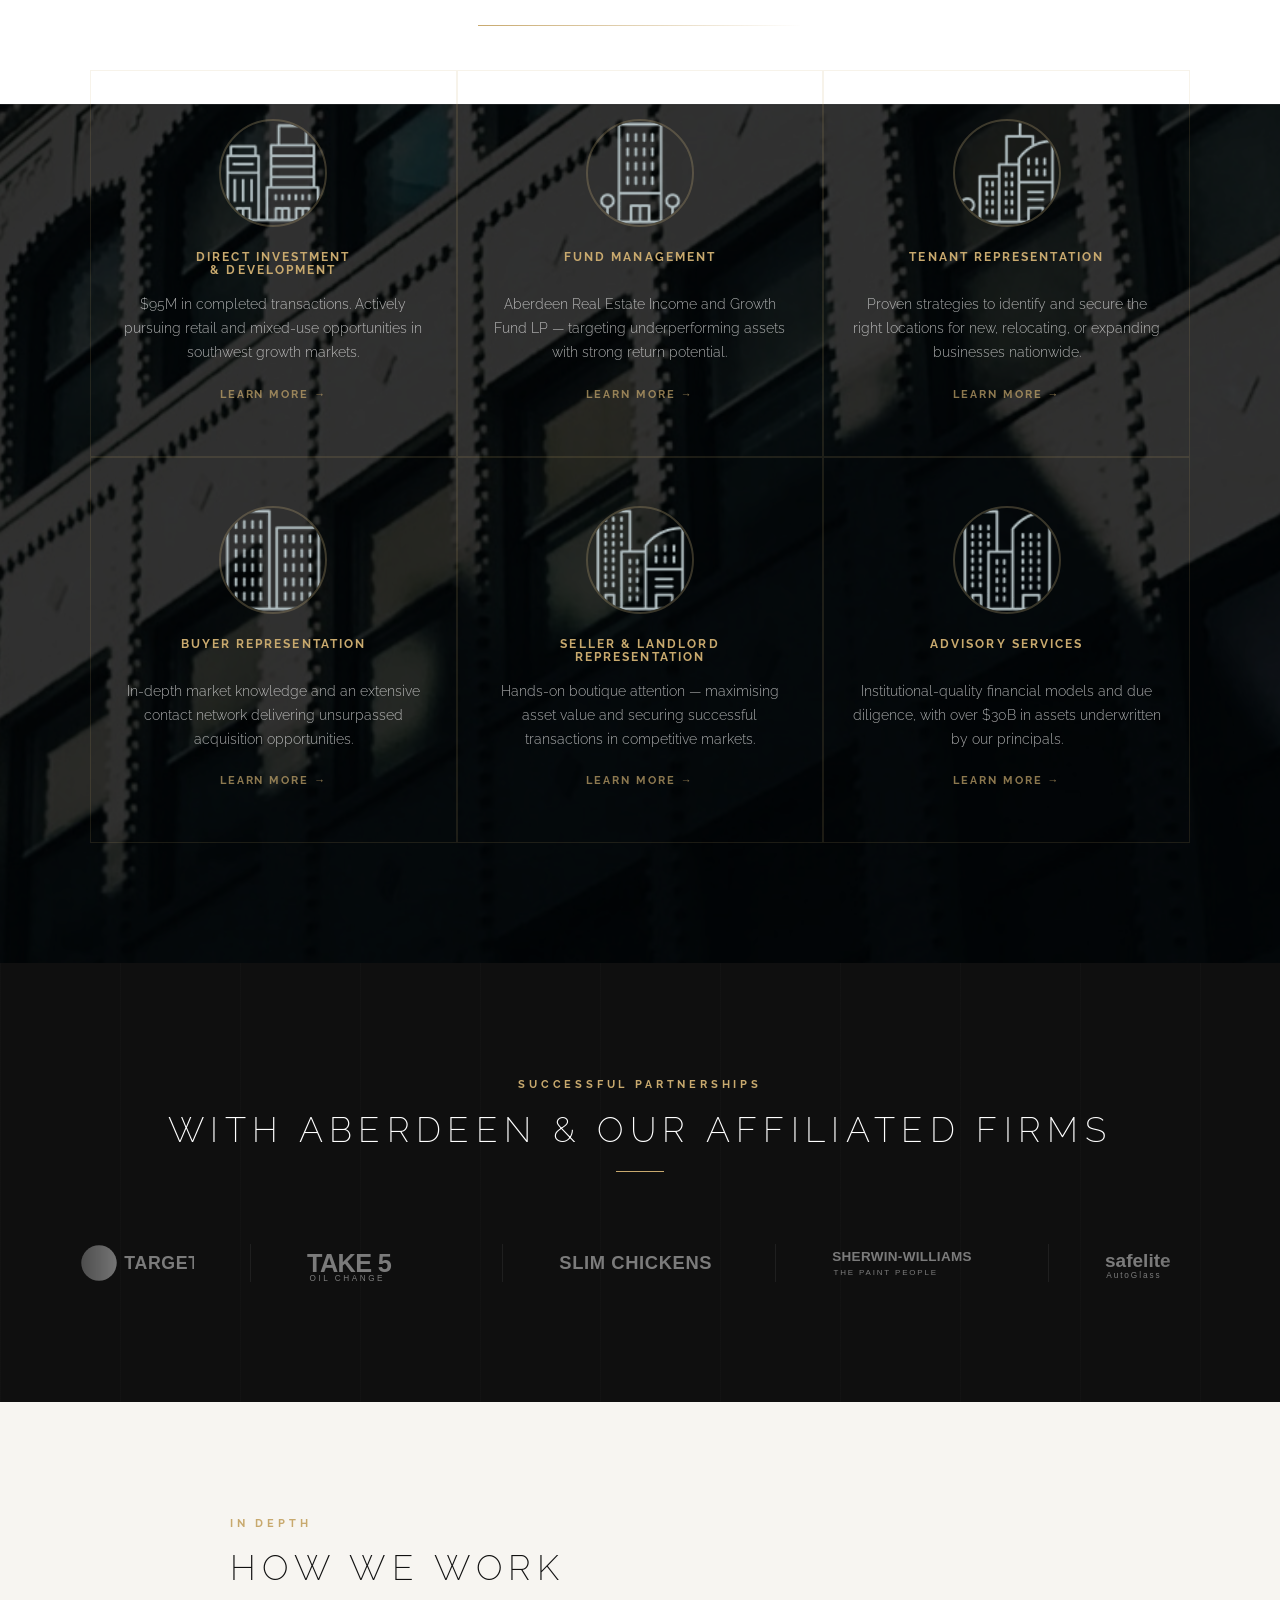
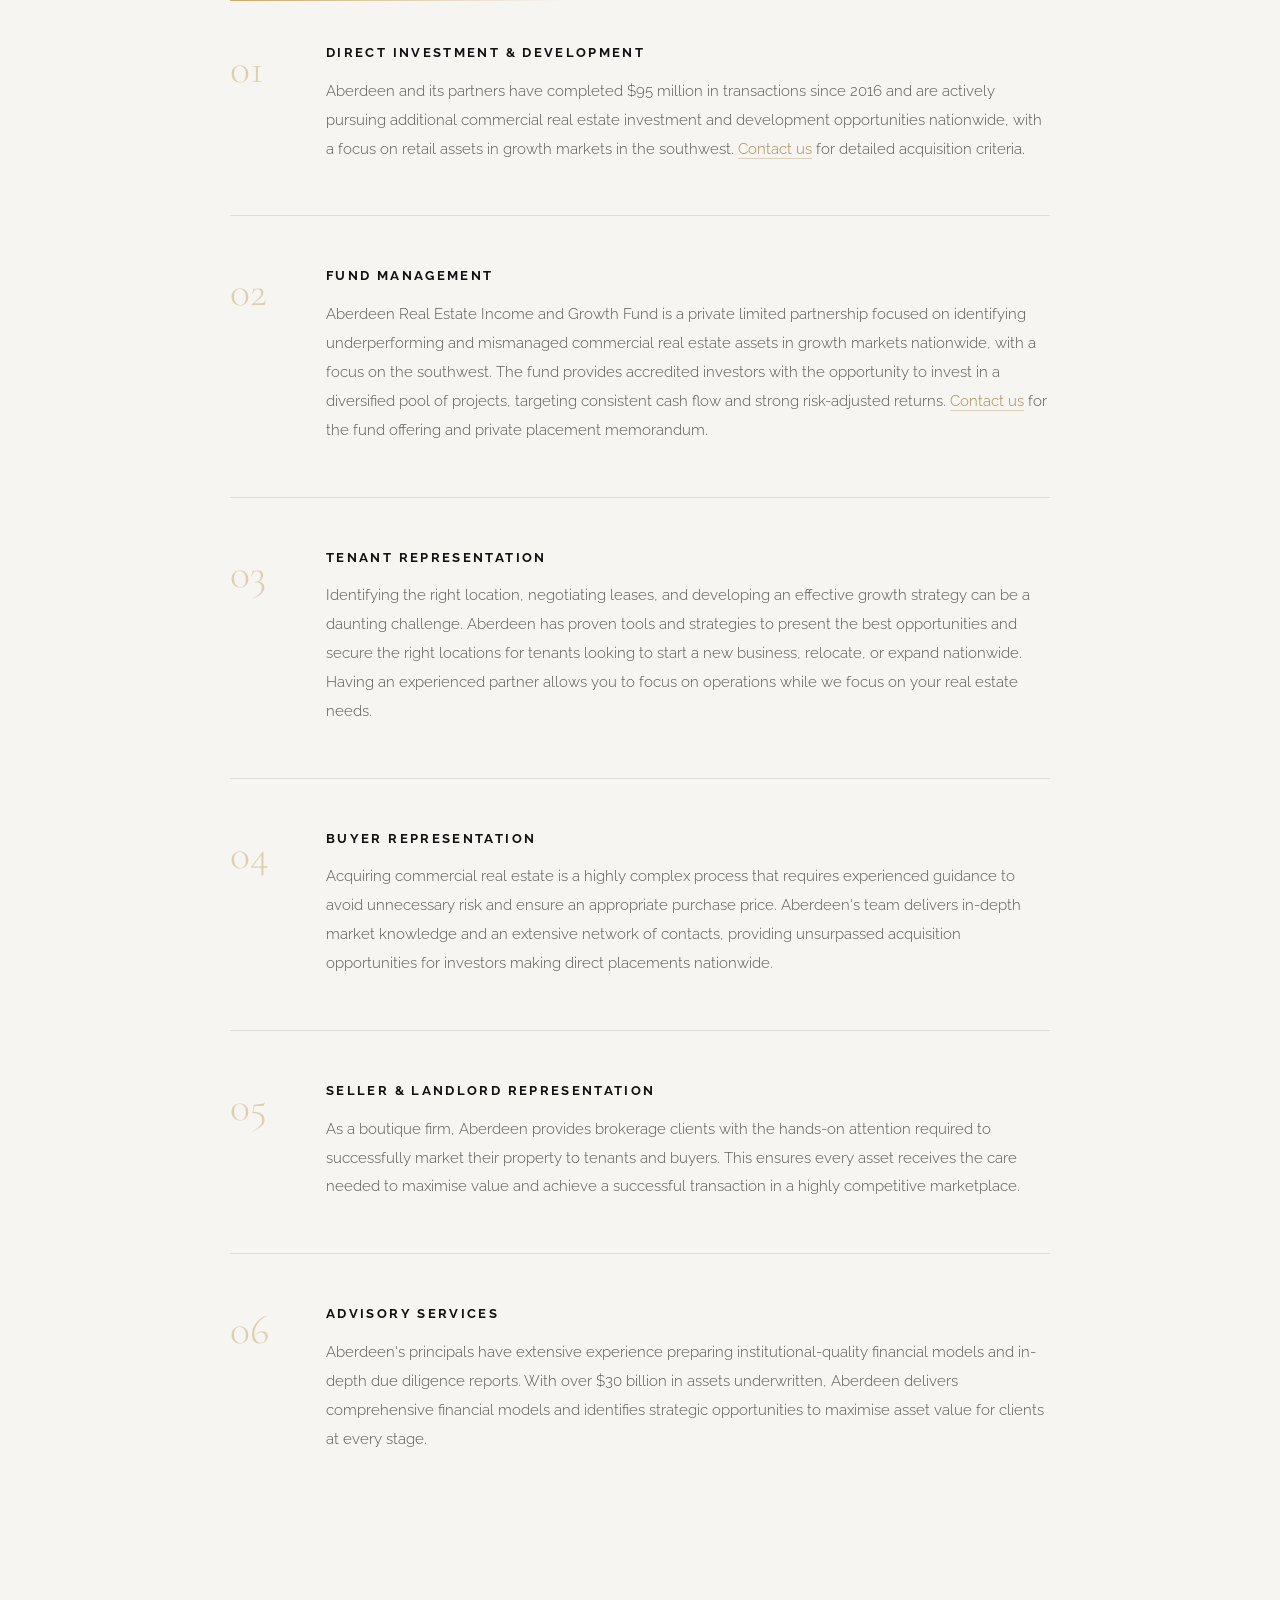
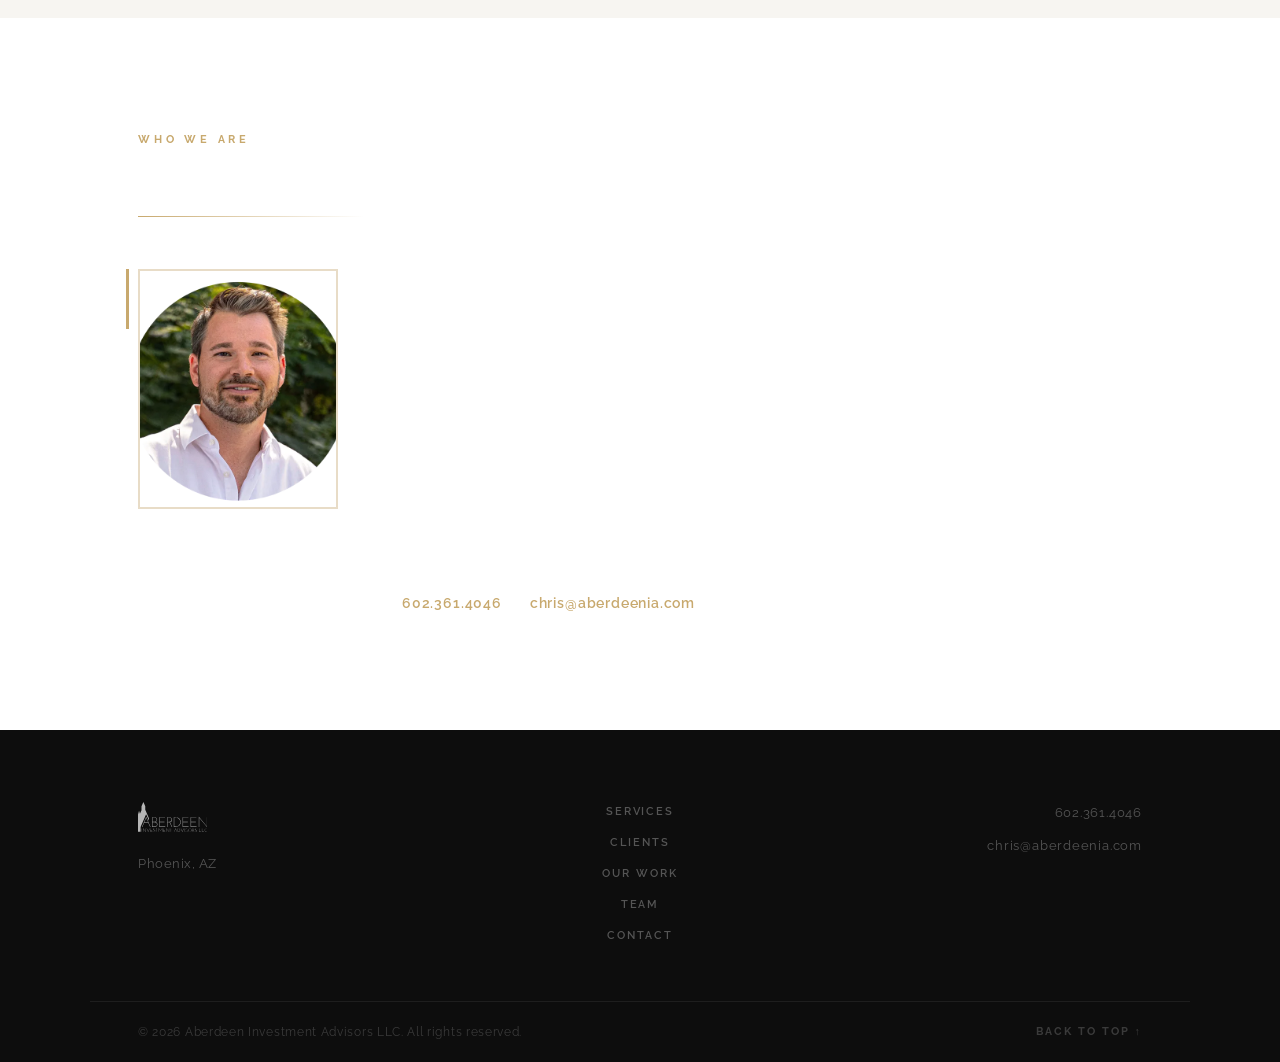
==== commit 37a4c67d: "Footer: replace full street address with Phoenix, AZ across all pages" ====
--- a/index.html
+++ b/index.html
@@ -294,8 +294,7 @@
       <div class="footer-brand">
         <svg class="brand-logo" xmlns="http://www.w3.org/2000/svg" viewBox="0 0 1370.9 593.25" role="img" aria-label="Aberdeen Investment Advisors"><g><path d="M1143.73,399.65h-94.05s-.02,85.58-.02,85.58l108.69.02-.11,7.47h-116.54s0-192.47,0-192.47l112.64-.05c.19,2.95.18,5.54-.16,7.72l-104.52.02v84.06s93.73.01,93.73.01c.26,2.3.35,4.65.34,7.63Z"/><path d="M523.75,399.65h-94s-.01,85.58-.01,85.58l108.63.02.03,7.45-116.65.02v-192.48s112.62-.05,112.62-.05c.28,2.92.27,5.57-.17,7.72l-104.46.02v84.06s93.7.01,93.7.01c.33,2.24.41,4.65.32,7.63Z"/><path d="M985.43,399.64l-94.21.03-.03,85.56,108.41.05c.17,2.48.18,4.68.04,7.46h-116.31s0-192.48,0-192.48l112.36-.04c.36,2.52.39,4.62.17,7.72l-104.62.02-.06,84.06,94.01.04.23,7.6Z"/><path d="M203.64,408.43l-82.87.07-35.5,84.23c-2.88.24-5.46.24-8.27-.09l85.18-201.12,85.27,201.31-7.91.12-35.91-84.53ZM124.43,400.69l75.82-.1-38.14-90.1-15.68,38.7-22,51.49Z"/><path d="M834.04,555.14c.18,17.72-11.53,31.13-28.56,33.57-6.11.88-12.36.59-19.01.44v-66.57c6.12-.19,11.94-.42,17.89.07,16.99,1.39,29.51,15.02,29.68,32.49ZM829.99,555.15c-.22-13.83-8.78-24.89-21.85-27.86-5.69-1.29-11.99-1.07-17.66-.41l.05,58.18c5.91.31,11,.35,16.01-.6,14.15-2.67,23.69-14.32,23.45-29.3Z"/><path d="M279.53,557.51l-30.84.11-.08,27.63,34.34.05c.92,0,2.29.65,2.74,1.09.55.54-.7,2.92-1.52,2.92l-39.57-.06-.05-66.8,38.86-.08.94,2.69c.27.78-2.19,1.38-3.04,1.38h-32.68s-.05,27.13-.05,27.13l29.48.08c.51,0,2.09.58,2.57.76.64.25-.29,3.12-1.1,3.12Z"/><path d="M326.56,589.38c-13.81,3.66-30.14-8.12-23.46-10.77,1.62-.64,13.49,14.28,27.96,4.03,4.06-2.88,6.02-7.51,5.7-12.45-1.03-16.04-25.92-11.68-32.02-23.79-4.04-8.01-1.05-17.84,6.62-22.32,9.92-5.79,25.95,1.92,23.56,5.7-.34.53-1.82,1.3-2.37.88-4.05-3.05-11.38-6.34-17.05-3.94-3.91,1.66-6.89,4.9-7.81,8.46-5.08,19.55,21.04,12.86,30.75,27.12,3.32,4.88,3.21,11,.84,16.83-1.79,4.4-6.5,8.6-12.72,10.25Z"/><path d="M653.51,588.19c0,.89-2.94,1.1-4.06.63l-.13-62.27-23.72-.28c-.96-.01-.62-3.85.37-3.85l50.68-.05c.6,0,1.77,1.27,1.74,1.79s-1.08,2.14-1.84,2.15l-22.92.18-.12,61.7Z"/><path d="M375.59,586.76c0,.93-.5,2.02-.89,2.58s-3.21-.3-3.21-1.51l-.09-61.11-23.12-.45c-1.21-.02-1.26-3.38-.25-3.89l51.03.06c1.3,0,1.11,3.89-.04,3.9l-23.35.16-.07,60.27Z"/><path d="M51.45,507.22l.21,81.91-48.49.06C1.45,587.17,0,584.36,0,581.39L.15,244.87l20.73-74.32,17.67,62.32,30.75-69.38.1-78.77L106.38,0l37.06,85.32.1,66.58,68.48,157.46c2.65,6.1,5.71,12.67,5.75,19.29l.29,43.8-53.93-124.26c-.38-.86-1.82-1.92-2.44-2.28s-2.47.38-3.6,2.94l-101.05,230.6c-4.24,9.68-5.63,17.42-5.6,27.77Z"/><polygon points="1370.86 501.7 1210.95 312.75 1210.88 492.74 1202.93 492.72 1202.92 291.23 1363.36 482.09 1363.34 300.58 1370.9 300.75 1370.86 501.7"/><path d="M345.67,395.64c7.85,3.49,15.22,5.96,21.53,10.97,12.5,9.93,18.64,24.19,17.7,40.16-.92,15.59-9.36,28.72-22.84,36.75-9.66,5.37-20.4,9.06-31.92,9.09l-51.28.1v-192.47s46.31.06,46.31.06c8.64.01,16.94,2.05,24.93,4.59,26.85,10.01,32.46,38.74,24.32,63.28-4.58,13.36-14.08,22.3-28.77,27.48ZM369.65,343.13c-1.07-16.02-10.87-28.33-25.66-32.7-5.75-1.3-11.79-2.52-17.79-2.51l-39.36.08v84.27s42.34-.2,42.34-.2c12.5-.06,24.22-6.08,31.76-15.57s9.53-20.9,8.7-33.36ZM377,442.17c-.32-13.92-7.06-25.03-18.23-32.39-9.68-5.93-20.82-9.51-32.63-9.56l-39.3-.16v85.15s40.34-.04,40.34-.04c24.94-.03,50.5-13.8,49.82-42.99Z"/><g><path d="M837.72,358.9c17.29,44.5,1.68,99.85-43.31,121.79-14.38,7.46-29.77,11.69-46.24,11.77l-39.65.2v-192.34s42.68,0,42.68,0c14.79,0,28.43,3.85,41.65,9.96,20.77,10.17,36.45,26.93,44.87,48.62ZM829.7,432.46c18.69-45.98.65-100.28-47.15-118.41-9.76-3.7-19.85-6.06-30.35-6.04l-35.69.07v176.52c26.79.76,50.83,2.1,75.35-11.02,17.01-9.1,30.34-22.65,37.85-41.11Z"/><path d="M676.68,492.31c-2.51.33-5.36.33-8.35.04l-43.55-91.87-39.54.39-.04,91.55-7.85.03v-192.15s43.71.21,43.71.21c13.79.07,26.6,5.95,36.94,14.2,12.31,10.2,17.24,24.29,16.14,39.98-1.37,19.6-12.92,35.78-31.73,42l-9.43,3.12,43.7,92.5ZM665.67,357.67c5.07-29.7-22.38-49.63-48.46-49.67l-31.97-.05-.04,85.13,35-.05c21.07-.03,41.57-12.51,45.47-35.35Z"/></g></g><path d="M475.28,531.18l-30.47,39.11-30.51-39.3-.44,56.69c-.07.51-.85,1.94-1.29,1.77l-2.85-1.14.31-69.56,34.72,44.39,34.69-44.38.35,68.05c0,1.15-1.2,2.77-2.11,2.75-.96-.03-2.08-1.55-2.08-2.68l-.32-55.68Z"/><path d="M157.19,592.64l-54.08-62.74-.25,57.69c0,.61-.82,2.07-1.26,1.87l-2.82-1.22.33-69.4,54.17,63.55.22-57.82c0-.69.78-2.02,1.29-2.31.65-.37,2.81.94,2.8,2.11l-.39,68.28Z"/><path d="M615.49,593.25l-53.95-63.26-.44,57.58c0,.6-.99,1.71-1.45,1.94-.59.3-2.69-.8-2.68-1.94l.45-68.55,53.99,63.39.27-59.48c1.26-.77,3.27-.41,4.14.81l-.33,69.52Z"/><path d="M1061.65,555.89c0,18.92-15.34,34.26-34.26,34.26s-34.26-15.34-34.26-34.26,15.34-34.26,34.26-34.26,34.26,15.34,34.26,34.26ZM1057.51,555.87c0-16.64-13.49-30.14-30.14-30.14s-30.14,13.49-30.14,30.14,13.49,30.14,30.14,30.14,30.14-13.49,30.14-30.14Z"/><path d="M1106.55,589.22l-14.55-30.83c-3.85-.41-7.73-.42-12.52-.06l-.11,29.85c0,1.02-4.04,1.38-4.04,0l-.05-65.58c6.58-.27,12.75-.56,18.87.33,8.52,1.24,14.96,7.98,15.51,15.3.68,9.13-3.68,16.6-13.61,19.14l14.56,31.12-4.06.73ZM1094.88,553.27c6.92-1.34,10.67-7.22,10.7-13.09.07-11.94-14.13-15.34-26.12-13.61v27.3c5.69.16,10.45.37,15.42-.59Z"/><path d="M757.22,560.74l-27.29-.2-12,28.24c-.98.14-2.56.12-4.32-.08l29.85-69.91,29.74,69.62c-.87.69-3.81.97-4.15.23l-11.82-27.9ZM755.18,556.35l-11.66-27.42-11.89,27.58,23.54-.16Z"/><path d="M533.11,557.56l-31.08.04.03,27.61,36.35.14c.13.9.23,2.95.2,3.94l-40.56-.07.07-66.79,38.83-.05c.58.51,1.35,3.27.65,3.46s-2.46.55-3.24.55l-32.33.05.06,27.08,31.14.17c1.05,0,.89,3.87-.11,3.87Z"/><path d="M967.54,589.34c-9.21,2.9-20.27-1.61-25.42-7.67-.67-.78.51-3.19,1.23-3.13,2.92.25,13.6,13.87,27.84,4.27,4.15-2.8,6.34-7.67,6.01-12.37-1.18-16.64-26.12-11.75-32.2-24.33-3.6-7.45-1.11-17.09,5.87-21.47,9.96-6.25,25.27.13,24.59,4.84-.79,5.5-9.48-7.75-20.74-2.28-6.77,3.29-10.15,13.43-4.36,19.33,6.43,6.55,23.2,5.66,28.95,16.67,5.47,10.47-.19,22.48-11.78,26.13Z"/><path d="M1149.38,589.16c-9.83,2.96-19.66-.89-26.15-7.77-.03-.73.89-2.32,1.54-2.71,1.88-1.14,13.47,14.38,28.27,3.93,4.06-2.86,6.02-7.52,5.69-12.44-1.07-16-25.9-11.64-32.04-23.79-3.84-7.59-1.26-17.51,6.06-21.91,7.68-4.62,18.3-2.36,24.1,3.24.82.79-1.28,3.76-2.05,3.18-4.66-3.53-10.56-6.03-16.56-4.38-3.94,1.08-7.24,4.57-8.3,7.87-6.51,20.26,22.03,14.14,30.4,27.89,6.26,10.27.84,23.33-10.96,26.89Z"/><path d="M226.55,524.19c.38-.9,1.64-1.77,2.13-2.07.52-.32,2.63,1.13,2.14,2.27l-29.17,68.66-29.74-69.45c.49-.5,1.96-1.58,2.55-1.34s1.32,1,2.05,1.8l24.99,58.59,25.04-58.45Z"/><path d="M901.71,523.07c1.28-.91,3.45-.84,4.19.49l-29.57,69.41-29.82-69.83c.58-.75,3.82-1.03,4.22-.09l25.52,59.57,25.47-59.56Z"/><g><path d="M1368.49,530.06c-12.24-7.42-27.56-5.03-37,4.73-10.36,10.71-11.52,26.69-3.33,38.39,8.44,12.06,23.78,16.44,37.4,9.99.73-.35,2.29-.83,2.95-1,.84-.23,2.15,2.72.78,3.58-12.42,7.77-32.59,5.11-42.45-7.23-10.43-13.06-10.99-30.71-.85-43.86,16.9-21.91,46.27-9.62,44.46-7.21l-1.96,2.61Z"/><path d="M1303.18,585.31c1,0,2.56,1.08,2.69,1.88s-1.54,2.17-2.47,2.16l-38.78-.1-.09-65.01c0-.97,1.5-2.13,2.1-2.07s1.92,1.23,1.92,1.86l.05,61.12,34.58.15Z"/><path d="M1246.88,585.31c1.01,0,1.62,3.88.65,3.87l-40.36-.09-.04-64.03c0-.79.69-2.25.92-2.65.32-.55,2.61.37,2.93.97l.07,61.73,35.82.19Z"/></g><rect x="889.21" y="553.78" width="66.94" height="4.13" transform="translate(366.72 1478.46) rotate(-89.99)"/><rect x="44.2" y="553.69" width="66.63" height="4.02" transform="translate(-478.2 633.14) rotate(-89.99)"/></svg>
         <address>
-          Aberdeen Investment Advisors LLC<br />
-          5227 North 7th Street, Phoenix, AZ 85014
+          Phoenix, AZ
         </address>
       </div>
       <nav class="footer-nav" aria-label="Footer navigation">
--- a/styles.css
+++ b/styles.css
@@ -230,6 +230,7 @@
   justify-content: center;
   text-align: center;
   overflow: hidden;
+  z-index: 0;
 }
 
 .hero-bg {
@@ -975,9 +976,9 @@
 }
 
 .contact-info-block {
-  margin-top: 72px;
-  padding-top: 52px;
-  border-top: 1px solid #eee;
+  margin-top: 0;
+  padding-top: 0;
+  border-top: none;
   text-align: center;
 }
 
@@ -1082,6 +1083,7 @@
     transform: translateX(100%);
     transition: transform 0.4s var(--ease);
     overflow-y: auto;
+    z-index: 1000;
   }
   #nav ul.open { transform: translateX(0); }
   #nav ul li a { font-size: 0.85rem; letter-spacing: 0.2em; }
